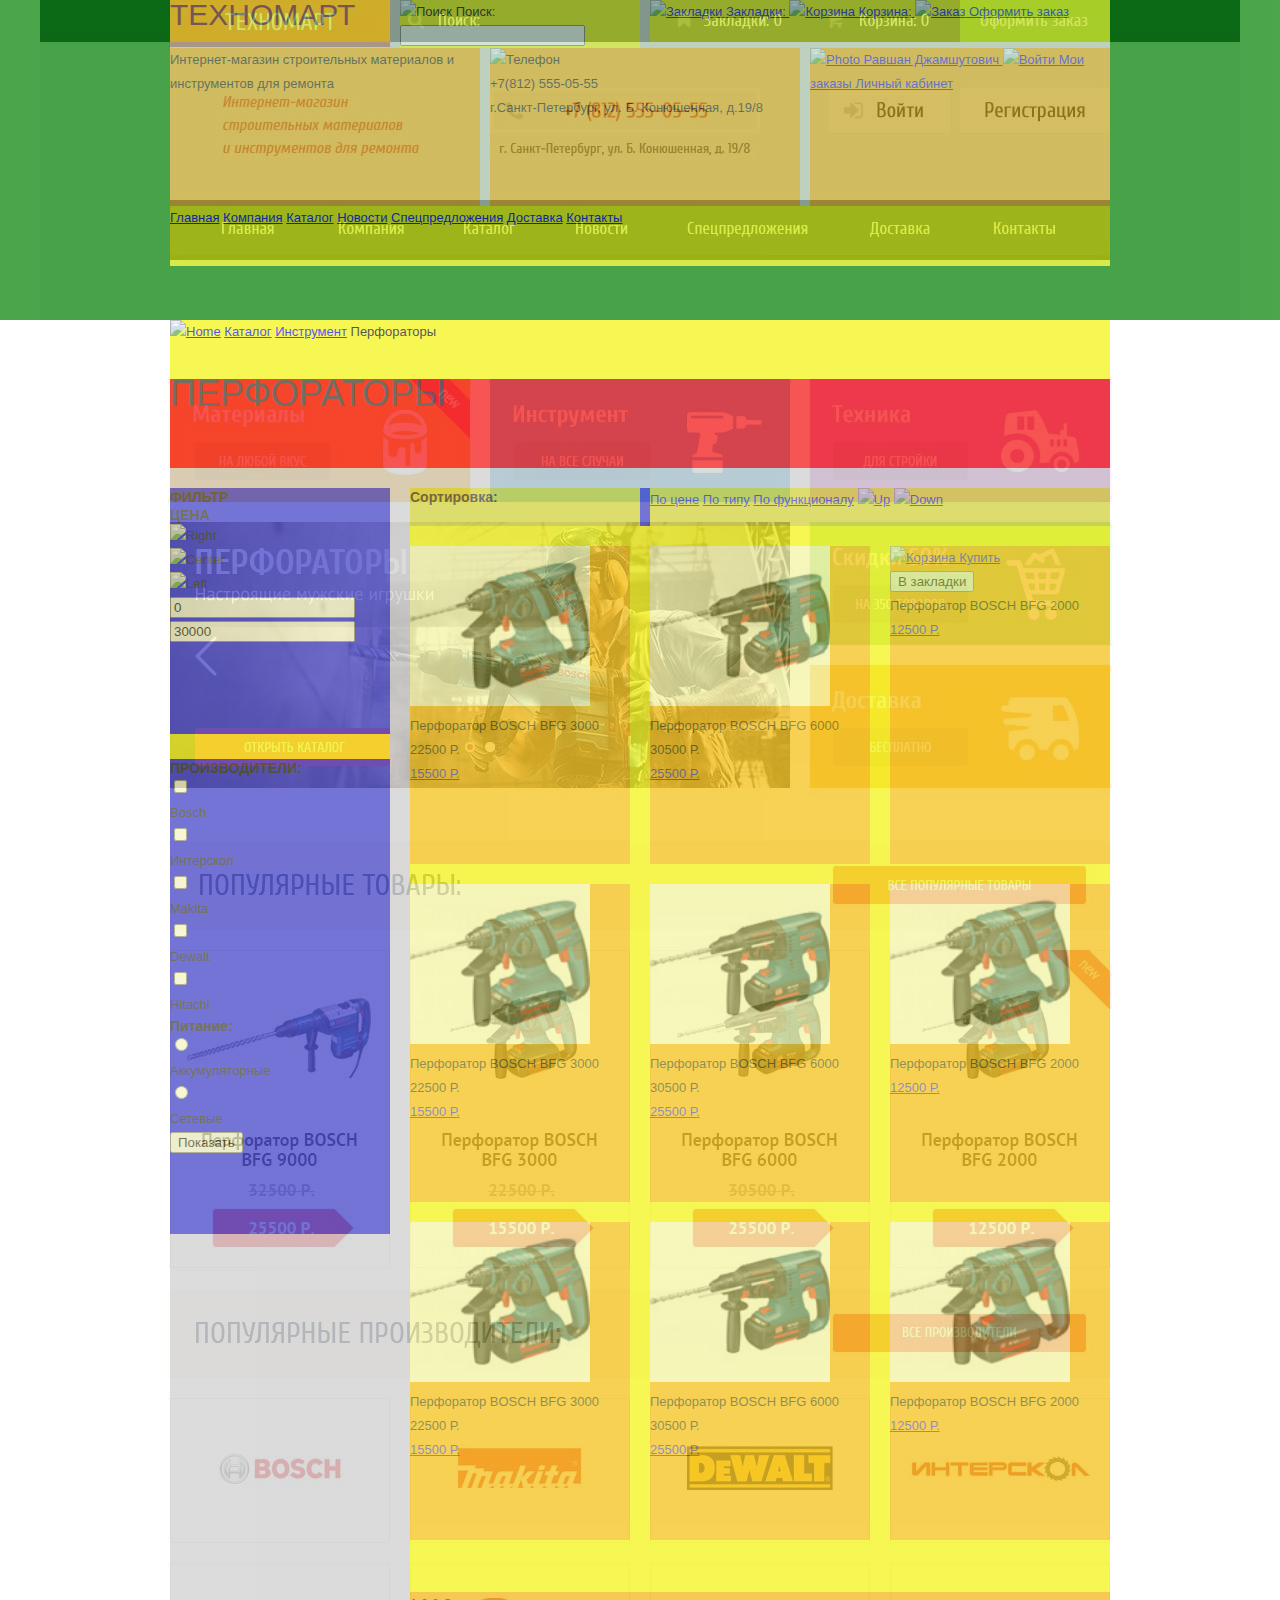
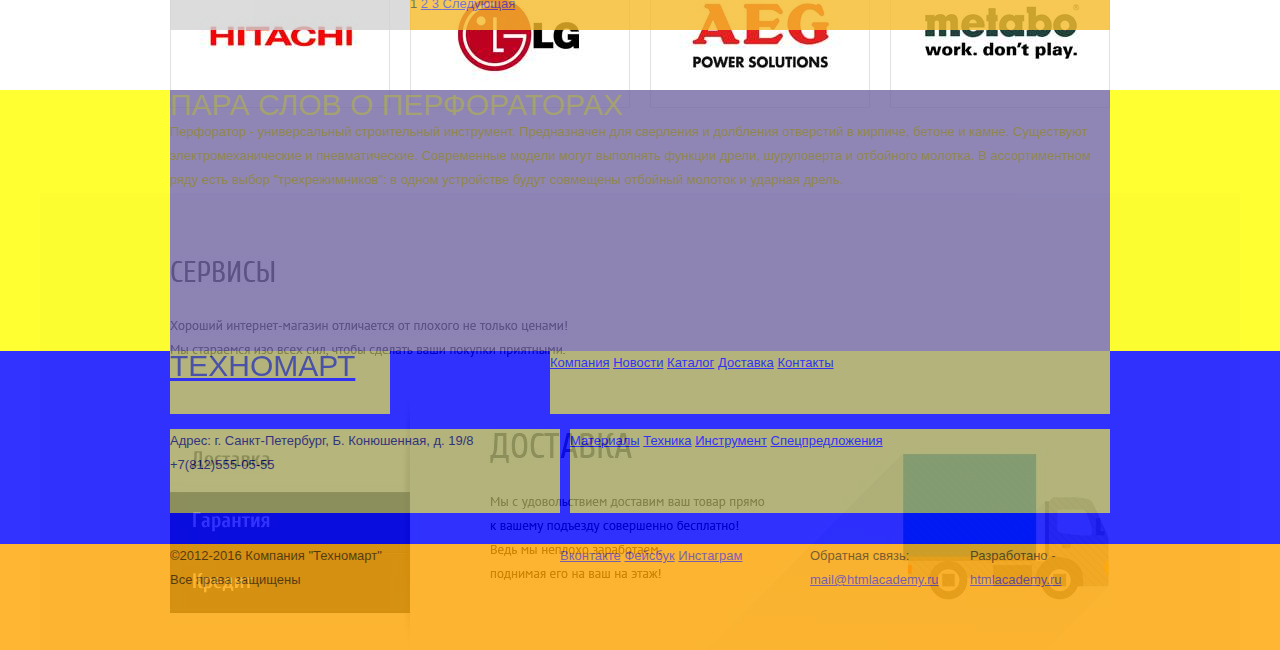
==== catalog.html @ 1cdbe0f4 "grids. corrections" ====
<!DOCTYPE html>
<html lang="ru">
  <head>
    <meta charset="utf-8">
    <title>HTML Academy: Техномарт</title>
    <link href="css/style.css" rel="stylesheet">
  </head>
  <body>
  	<header class="main-header">

      <div class="top-block">
        <div class="container clearfix">
          <div class="logo-box">
            <h2>Техномарт</h2> 
          </div>
          <div class="search">
            <form action="https://echo.htmlacademy.ru" method="post">
                  <label> 
                    <img src="http://placehold.it/20x20" width="20" height="20" alt="Поиск">
                    Поиск: <input type="text" name="search"> 
                  </label>
              </form>
          </div>
          <div class="profile">
            <ul class="profile-option">
              <li> 
                <a href="#">
                  <img src="http://placehold.it/20x20" width="20" height="20" alt="Закладки">
                  Закладки:
                </a> 
              </li>
              <li> 
                <a href="#">
                  <img src="http://placehold.it/20x20" width="20" height="20" alt="Корзина">
                  Корзина: 
                </a> 
              </li>
              <li> 
                <a href="#">
                  <img src="http://placehold.it/20x20" width="20" height="20" alt="Заказ">
                  Оформить заказ
                </a> 
              </li>
            </ul>
          </div>
        </div>
      </div>

      <div class="bottom-block">
        <div class="container clearfix">
              <p class="middle-info">
                 Интернет-магазин строительных материалов и инструментов для ремонта
              </p> 
              <div class="middle-info">
                <img src="http://placehold.it/20x20" width="20" height="20" alt="Телефон">
                <p>+7(812) 555-05-55</p>
                <p>г.Санкт-Петербург, ул. Б. Конюшенная, д.19/8</p>
              </div>
      			  <div class="middle-info">
      						<a href="#">
      							<img src="http://placehold.it/20x20" width="20" height="20" alt="Photo">
      							Равшан Джамшутович
                    <img src="http://placehold.it/20x20" width="20" height="20" alt="Войти">
      						</a>  
      						<a href="#">
      							Мои заказы
      						</a> 
                  <a href="#">
                    Личный кабинет
                  </a> 
              </div>
  			</div>
      </div>
  			<nav class="navigation-header">
            <ul class="profile-option">
              <li> <a href="#">Главная</a> </li>
              <li> <a href="#">Компания</a> </li>
              <li> <a href="#">Каталог</a></li>
              <li> <a href="#">Новости</a></li>
              <li> <a href="#">Спецпредложения</a></li>
              <li> <a href="#">Доставка</a></li>
              <li> <a href="#">Контакты</a></li>
            </ul>
        </nav>

  	</header>

    <main>
        <div class="main-top">
          <div class ="container">
            <div class="breadcrumps">
                <ul>
                  <li><a href="#"><img src="http://placehold.it/20x20" width="20" height="20" alt="Home"></a></li>
                  <li><a href="#">Каталог</a></li>
                  <li><a href="#">Инструмент</a></li>
                  <li>Перфораторы</li>
                </ul>
            </div>

            <div class="page-title">
              <h1>ПЕРФОРАТОРЫ</h1>
            </div>

            <div class="catalog-main clearfix">

                <div class="filters-column">

                  <div class="filter-price">
                    <form action="https://echo.htmlacademy.ru" method="post">
                      <h3>ФИЛЬТР</h3>
                      <h3>ЦЕНА</h3>

                      <div class="slidebar">
                        <div class="rightbar">
                          <img src="http://placehold.it/20x20" width="20" height="20" alt="Right">
                        </div>
                        <div class="scale">
                          <img src="http://placehold.it/150x2" width="150" height="2" alt="Center">
                        </div>
                        <div class="leftbar">
                          <img src="http://placehold.it/20x20" width="20" height="20" alt="Left">
                        </div>
                      </div>

                      <input type="text" name="total" value="0">
                      <input type="text" name="total" value="30000">
                    </form>
                  </div>

                  <div class="filter-type">
                      <form action="https://echo.htmlacademy.ru" method="post">
                          <h3 class="filters-title">ПРОИЗВОДИТЕЛИ:</h3>
                        
                          <input type="checkbox" name="bosch" id="bosch-field">
                          <label for="bosch-field">Bosch</label>

                          <input type="checkbox" name="inter" id="inter-field">
                          <label for="inter-field">Интерскол</label>

                          <input type="checkbox" name="makita" id="makita-field">
                          <label for="makita-field">Makita</label>

                          <input type="checkbox" name="dewalt_goetz" id="dewalt-field">
                          <label for="dewalt-field">Dewalt</label>

                          <input type="checkbox" name="hitachi" id="hitachi-field">
                          <label for="hitachi-field">Hitachi</label>

                        <h3 class="filters-title">Питание:</h3>
                          <input type="radio" name="nutrition" value="battery">
                          <label for="battery">Аккумуляторные</label>

                          <input type="radio" name="nutrition" value="net">
                          <label for="net">Сетевые</label>

                          <input type="submit" value="Показать">
                      </form>
                  </div>
                </div>

                <div class="results clearfix">

                  <div class="sort-choice">
                    <div class="sort-title">
                      <h3>Сортировка:</h3>
                    </div>

                    <div class="sort-for">
                      <ul>
                        <li><a href="#">По цене</a></li>
                        <li><a href="#">По типу</a></li>
                        <li><a href="#">По функционалу</a></li>
                        <li><a href="#"><img src="http://placehold.it/20x20" width="20" height="20" alt="Up"></a></li>
                        <li><a href="#"><img src="http://placehold.it/20x20" width="20" height="20" alt="Down"></a></li>
                      </ul>
                    </div>
                  </div>

                  <div class="articles-catalog clearfix">
                    <article class="perforators-catalog">
                              <a href="#">
                                <img src="img/perforator2000.jpg" width="180" height="160" alt="Перфоратор">
                              </a>    
                        <p>Перфоратор BOSCH BFG 3000</p>
                        <p>22500 Р.</p>
                              <a href="#">
                                15500 Р.
                              </a>        
                    </article>
                    <article class="perforators-catalog">
                              <a href="#">
                                <img src="img/perforator6000.jpg" width="180" height="160" alt="Перфоратор">
                              </a>    
                        <p>Перфоратор BOSCH BFG 6000</p>
                        <p>30500 Р.</p>
                              <a href="#">
                                25500 Р.
                              </a>        
                    </article>
                    <article class="perforators-catalog">
                        <a href="#">
                          <img src="http://placehold.it/20x20" width="20" height="20" alt="Корзина">
                          Купить
                        </a>  
                        <form action="https://echo.htmlacademy.ru" method="post">
                          <input type="submit" value="В закладки">
                        </form>
                        <p>Перфоратор BOSCH BFG 2000</p>
                          <a href="#">
                            12500 Р.
                          </a>        
                    </article>
                    <article class="perforators-catalog">
                              <a href="#">
                                <img src="img/perforator2000.jpg" width="180" height="160" alt="Перфоратор">
                              </a>    
                        <p>Перфоратор BOSCH BFG 3000</p>
                        <p>22500 Р.</p>
                              <a href="#">
                                15500 Р.
                              </a>        
                    </article>
                    <article class="perforators-catalog">
                              <a href="#">
                                <img src="img/perforator6000.jpg" width="180" height="160" alt="Перфоратор">
                              </a>    
                        <p>Перфоратор BOSCH BFG 6000</p>
                        <p>30500 Р.</p>
                              <a href="#">
                                25500 Р.
                              </a>        
                    </article>
                    <article class="perforators-catalog">
                              <a href="#">
                                <img src="img/perforator2000.jpg" width="180" height="160" alt="Перфоратор">
                              </a>    
                        <p>Перфоратор BOSCH BFG 2000</p>
                              <a href="#">
                                12500 Р.
                              </a>        
                    </article>
                    <article class="perforators-catalog">
                              <a href="#">
                                <img src="img/perforator2000.jpg" width="180" height="160" alt="Перфоратор">
                              </a>    
                        <p>Перфоратор BOSCH BFG 3000</p>
                        <p>22500 Р.</p>
                              <a href="#">
                                15500 Р.
                              </a>        
                    </article>
                    <article class="perforators-catalog">
                              <a href="#">
                                <img src="img/perforator6000.jpg" width="180" height="160" alt="Перфоратор">
                              </a>    
                        <p>Перфоратор BOSCH BFG 6000</p>
                        <p>30500 Р.</p>
                              <a href="#">
                                25500 Р.
                              </a>        
                    </article>
                    <article class="perforators-catalog">
                              <a href="#">
                                <img src="img/perforator2000.jpg" width="180" height="160" alt="Перфоратор">
                              </a>    
                        <p>Перфоратор BOSCH BFG 2000</p>
                              <a href="#">
                                12500 Р.
                              </a>        
                    </article>
                  </div>

                  <div class="pages">
                    <ul>
                        <li> 1 </li> 
                        <li> <a href="#"> 2 </a> </li> 
                        <li> <a href="#"> 3 </a> </li> 
                        <li> <a href="#"> Следующая </a> </li> 
                    </ul>
                  </div>
                </div>
            </div>
          </div>
        </div>

        <div class="main-bottom">
          <div class="container">
            <div class="description-perforators">
              <div class="description-full">
                <h2>Пара слов о перфораторах</h2>
                <p>Перфоратор - универсальный строительный инструмент. Предназначен для сверления и долбления отверстий в кирпиче, бетоне и камне. Существуют электромеханические и пневматические. Современные модели могут выполнять функции дрели, шуруповерта и отбойного молотка. В ассортиментном ряду есть выбор "трехрежимников": в одном устройстве будут совмещены отбойный молоток и ударная дрель.  </p>
              </div>
            </div>
        </div>
    </main>
      <footer>
        <div class="footer-top clearfix">
          <div class="container">
            <div class="logo-footer">
              <a href="#">
                <h2>Техномарт</h2>
              </a>
            </div>

            <nav class="navigation-footer">
              <ul>
                <li> <a href="#">Компания</a> </li>
                <li> <a href="#">Новости</a></li>
                <li> <a href="#">Каталог</a></li>
                <li> <a href="#">Доставка</a></li>
                <li> <a href="#">Контакты</a></li>
              </ul>
            </nav>

            <div class="adress">
              <p>Адрес: г. Санкт-Петербург, Б. Конюшенная, д. 19/8<br>
                +7(812)555-05-55</p>
            </div>

            <nav class="navigation-footer-down">
              <ul>
                <li> <a href="#">Материалы</a> </li>
                <li> <a href="#">Техника</a></li>
                <li> <a href="#">Инструмент</a></li>
                <li> <a href="#">Спецпредложения</a></li>
              </ul>
            </nav>
          </div>
        </div>

          <div class="footer-bottom clearfix">
            <div class="container">
              <div class="bottom">
                  <section class="footer-copyright">
                    <p>&#169;2012-2016 Компания "Техномарт"<br>
                      Все права защищены</p>
                  </section>

                  <section class="footer-social">
                    <a class="social-btn social-btn-vk" href="#">Вконтакте</a>
                    <a class="social-btn social-btn-fb" href="#">Фейсбук</a>
                    <a class="social-btn social-btn-inst" href="#">Инстаграм</a>
                  </section>

                  <section class="footer-mail">
                    <p>Обратная связь:</p>
                    <a class="btn" href="mailto:mail@htmlacademy.ru">mail@htmlacademy.ru</a>
                  </section>

                  <section class="footer-producer">
                    <p>Разработано - </p>
                    <a class="btn" href="https://htmlacademy.ru">htmlacademy.ru</a>
                  </section>
              </div>
            </div>
          </div>
        </footer>

  </body>
</html>
---- css/style.css ----
body {
	font-size: 13px;
	line-height: 24px;
	color: black;
	font-weight: normal;
	font-family: "PT Sans", "Arial", sans-serif;
	padding: 0px;
	margin: 0px;
}

p {
	margin: 0px;
	padding-top: 0px;
}

body {
	background: #ffffff url("technomart-index-Recovered.jpg") no-repeat 50% 0px;
	background-size: 1200px auto;
}


h1 {
	font-size: 36px;
	line-height: 30px;
	color: #32425c;
	font-weight: normal;
	font-family: "Cuprum", "Arial", sans-serif;
	margin: 0px;
	padding: 0px;
}

h2 {
	font-size: 30px;
	line-height: 30px;
	color: #32425c;
	font-weight: normal;
	font-family: "Cuprum", "Arial", sans-serif;
	text-transform: uppercase;
	padding: 0px;
	margin: 0px;
}

h3 {
	font-size: 14px;
	line-height: 18px;
	color: black; /* !white */
	font-weight: bold;
	font-family: "PT Sans", "Arial", sans-serif;
	padding: 0px;
	margin: 0px;
}

ul {
	margin: 0;
	padding: 0;
}

ul li{
	display: inline;
}

ul.business li {
	display: block;
}

.name {
	font-size: 24px;
	line-height: 24px;
	color: white;
	font-weight: normal;
	font-family: "Cuprum", "Arial", sans-serif;
	padding-top: 11px;
	margin: 0px;
}

.clearfix::after {
  content: "";
  display: table;
  clear: both;
}


.main-header {
	background-color: green;
	opacity: 0.7;
	min-height: 320px;
}

.container {
	background-color: lightgray;
	opacity: 0.8;
	width: 940px;
	margin: 0 auto;
}


.logo-box {
	background-color: yellow;
	opacity: 0.8;
	
	min-height: 42px;
	width: 220px;
	float: left;
	margin-right: 10px;
}

.search {
	background-color: yellow;
	opacity: 0.8;
	min-height: 42px;
	width: 240px;
	float: left;
}

.profile {
	background-color: yellow;
	opacity: 0.8;
	min-height: 42px;
	width: 460px;
	float: right;
}

.middle-info {
	background-color: orange;
	opacity: 0.8;
	width: 310px;
	float: left;
	min-height: 158px;
	margin-right: 10px;
}

.middle-info:last-child {
	width: 300px;
	margin-right: 0px;
}

.navigation-header {
	background-color: yellow;
	opacity: 0.8; 
	min-height: 60px;
	width: 940px;
	margin: 0 auto;
}

.articles {
	background-color: lightblue;
	margin-top: 58px;
	min-height: 408px;
	margin-bottom: 53px;
}

.item {
	background-color: yellow;
	opacity: 0.8;
	min-height: 123px;
	width: 300px;
	float: left;
	margin-right: 20px;
	margin-bottom: 20px;
}

.item:nth-child(3),
.item:nth-child(6),
.item:nth-child(5){
  margin-right: 0;
}

.item:last-child {
	margin-bottom: 0px;
}

.big-item {
	width: calc(300px * 2 + 20px);
	height: calc(123px * 2 + 20px);
	background-color: lightyellow;
	float: left;
	margin-right: 20px;
}

.popular-items {
	background-color: lightgreen;
	opacity: 0.8;
	min-height: 426px;
	margin-bottom: 18px; 
}

.popular {	
	background-color: blue;
	opacity: 0.8;
	min-height: 89px;
	width: 630px;
	float: left;
	margin-bottom: 22px;
}

.all-popular {
	background-color: blue;
	opacity: 0.8;
	min-height: 89px;
	width: 300px;
	float: right;
	margin-bottom: 22px;
}

.perforator-catalog {
	background-color: orange;
	opacity: 0.8;
	min-height: 317px;
	width: 220px;
	float: left;
	margin-right: 20px;
}

.perforator-catalog:last-child {
	margin-right: 0px;
}

.popular-producers {
	background-color: lightgreen;
	opacity: 0.6;
/*	min-height: 415px;*/
	margin-bottom: 85px;
}

.producers {
	background-color: blue;
	opacity: 0.8;
	min-height: 89px;
	width: 630px;
	margin-bottom: 22px;
	float: left;
}

.all-producers {
	background-color: blue;
	opacity: 0.8;
	min-height: 89px;
	width: 300px;
	margin-bottom: 22px;
	float: right;
}

.images {
	background-color: blue;
	opacity: 0.8;
	min-height: 145px;
	width: 220px;
	float: left;
	margin-right: 20px;
}

.images:nth-child(4n) {
	margin-right: 0;
}

.images:nth-child(1),
.images:nth-child(2),
.images:nth-child(3),
.images:nth-child(4) {
	margin-bottom: 20px;
}

.main-services {
	background-color: lightgreen;
	opacity: 0.8;
	min-height: 521px;
	margin-bottom: 82px;
}

.services-description {
	background-color: blue;
	opacity: 0.8;
	min-height: 189px;
}

.services-list {
	background-color: red;
	opacity: 0.8;
	min-height: 260px;
}

.list {
	background-color: yellow;
	opacity: 0.8;
	min-height: 260px;
	width: 240px;
	float: left;
	margin-right: 10px;
}

.informations {
	background-color: gray;
	opacity: 0.8;
	min-height: 369px;
	margin-bottom: 86px;
}

.technomart {
	background-color: yellow;
	opacity: 0.8;
	min-height: 369px;
	width: 610px;
	float: left;
}

.contacts {
	background-color: orange;
	opacity: 0.8;
	float: right;
	min-height: 369px;
	width: 320px;
}

.footer-top {
	background-color: blue;
	opacity: 0.8;
	min-height: 193px;
}

.logo-footer {
	background-color: yellow;
	opacity: 0.8;
	min-height: 63px;
	width: 220px;
	float: left;
	margin-bottom: 15px;
}

.navigation-footer {
	background-color: yellow;
	opacity: 0.8;
	width: 560px;
	float: right;
	min-height: 63px;
	margin-bottom: 15px;
}

.adress {
	background-color: yellow;
	opacity: 0.8;
	float: left;
	min-height: 84px;
	margin-bottom: 31px;
	width: 390px;
}

.navigation-footer-down {
	background-color: yellow;
	opacity: 0.8;
	float: right;
	min-height: 84px;
	width: 540px;
}

.footer-bottom {
	background-color: orange;
	opacity: 0.8;
	min-height: 106px;
}

.footer-copyright {
	background-color: orange;
	opacity: 0.8;
	min-height: 106px;
	width: 380px;
	float: left;
	margin-right: 10px;
}

.footer-social {
	background-color: orange;
	opacity: 0.8;
	min-height: 106px;
	width: 240px;
	float: left;
	margin-right: 10px;
}

.footer-mail {
	background-color: orange;
	opacity: 0.8;
	min-height: 106px;
	width: 150px;
	float: left;
	margin-right: 10px;
}

.footer-producer {
	background-color: orange;
	opacity: 0.8;
	min-height: 106px;
	width: 140px;
	float: right;
}

.main-top {
	margin-bottom: 60px;
}

.breadcrumps {
	background-color: yellow;
	opacity: 0.8;
	min-height: 59px;
}

.page-title {
	background-color: red;
	opacity: 0.8;
	min-height: 89px;
	margin-bottom: 20px;
}

.filters-column {
	background-color: yellow;
	opacity: 0.8;
	min-height: 746px;
	width: 220px;
	float: left;
}

.filter-price {
	background-color: blue;
	opacity: 0.8;
	min-height: 246px;
	margin-bottom: 25px;
	width: 220px;
}

.filter-type {
	background-color: blue;
	opacity: 0.8;
	min-height: 475px;
	width: 220px;
}

.results {
	background-color: yellow;
	opacity: 0.8;
	width: 700px;
	float: right;
}
.sort-choice {
	background-color: blue;
	opacity: 0.8;
	min-height: 38px;
}

.sort-title {
	background-color: yellow;
	opacity: 0.8;
	min-height: 38px;
	width: 230px;
	float: left;
}

.sort-for {
	background-color: yellow;
	opacity: 0.8;
	min-height: 38px;
	width: 460px;
	float: right;
	margin-bottom: 20px;
}

.articles-catalog {
	background-color: yellow;
	opacity: 0.8;
	min-height: 994px;
}

.perforators-catalog {
	background-color: orange;
	opacity: 0.8;
	min-height: 318px;
	width: 220px;
	float: left;
	margin-right: 20px;
	margin-bottom: 20px;
}

.perforators-catalog:nth-child(3n) {
	margin-right: 0px;
}

.perforators-catalog:nth-child(1) {
	margin-top: 20px;
}

.pages {
	margin-top: 32px;
	background-color: orange;
	opacity: 0.8;
	min-height: 38px;
}

.main-bottom {
	background-color: yellow;
	opacity: 0.8;
}

.description-perforators {
	background-color: orange;
	opacity: 0.8;
	min-height: 261px;
}

.description-full {
	background-color: blue;
	opacity: 0.8;
	min-height: 261px;
}


label {
	display: block;
}
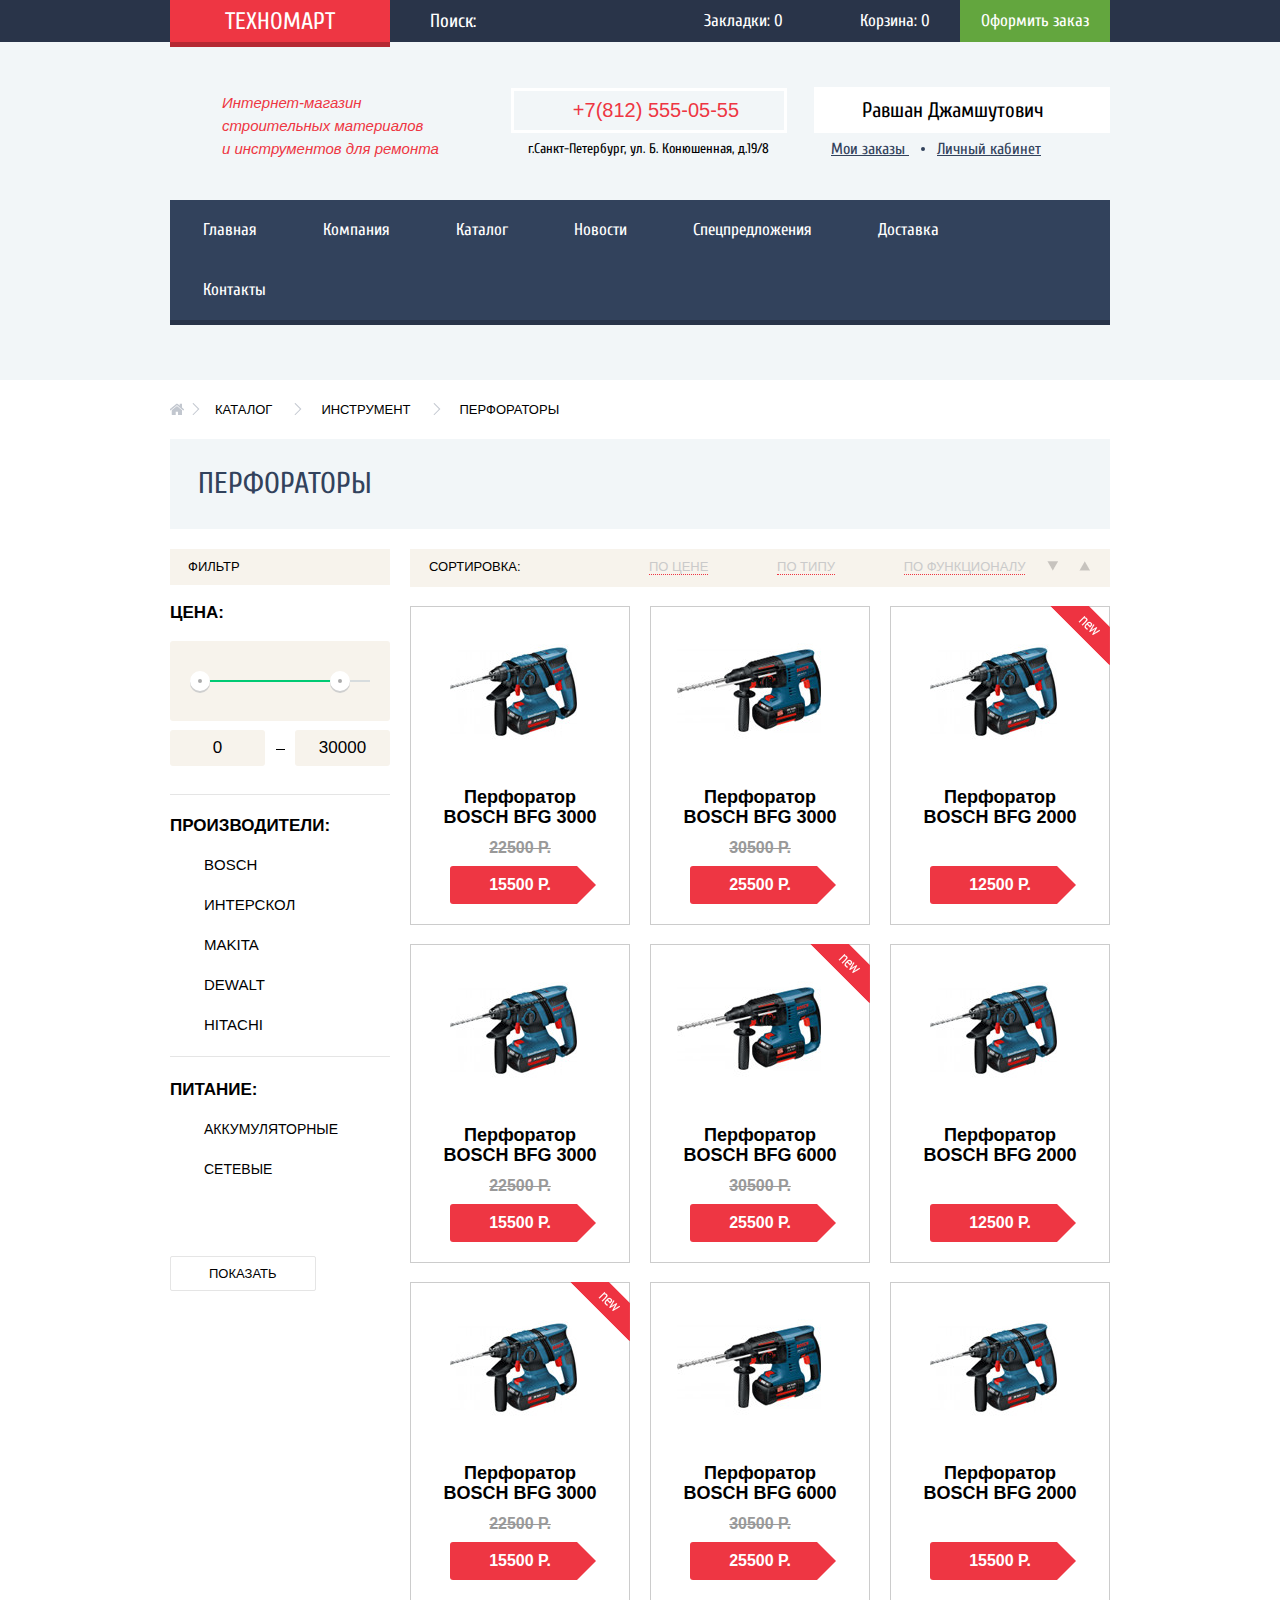
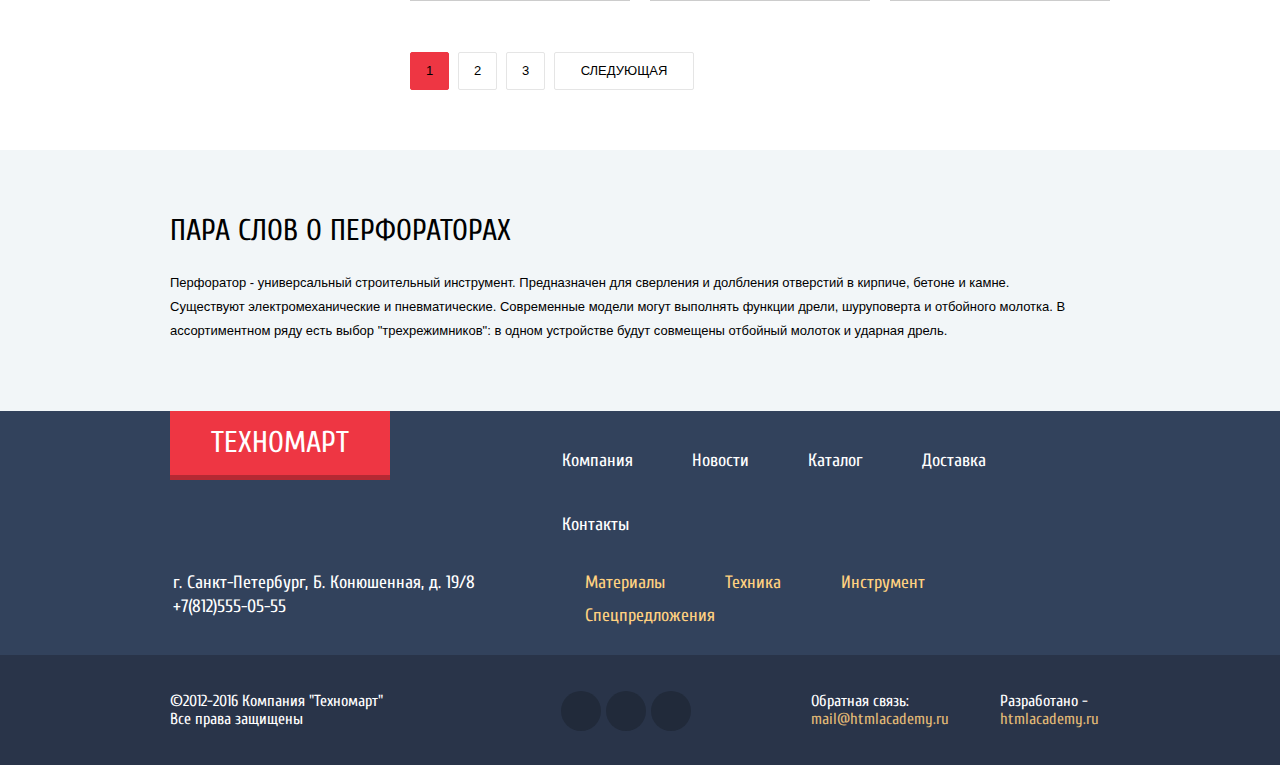
==== commit 4b4bb90e: "decorative elements" ====
--- a/catalog.html
+++ b/catalog.html
@@ -3,41 +3,43 @@
   <head>
     <meta charset="utf-8">
     <title>HTML Academy: Техномарт</title>
+    <link href='https://fonts.googleapis.com/css?family=Open+Sans:400,700&subset=cyrillic-ext,cyrillic' rel='stylesheet' type='text/css'>
+        <link href='https://fonts.googleapis.com/css?family=Cuprum:400,700&subset=cyrillic-ext,cyrillic' rel='stylesheet' type='text/css'>
+    <link rel="stelesheet" href="css/normalize.css">
     <link href="css/style.css" rel="stylesheet">
   </head>
   <body>
-  	<header class="main-header">
+    <header class="main-header">
 
       <div class="top-block">
         <div class="container clearfix">
           <div class="logo-box">
-            <h2>Техномарт</h2> 
+            <a class="logotype" href="#">Техномарт</a>
           </div>
           <div class="search">
             <form action="https://echo.htmlacademy.ru" method="post">
-                  <label> 
-                    <img src="http://placehold.it/20x20" width="20" height="20" alt="Поиск">
-                    Поиск: <input type="text" name="search"> 
+                  <label class="search-button"> 
+                    <input class="name-field" type="text" name="search" placeholder="Поиск:"> 
                   </label>
               </form>
           </div>
-          <div class="profile">
+          <div class="profile-content">
             <ul class="profile-option">
               <li> 
-                <a href="#">
-                  <img src="http://placehold.it/20x20" width="20" height="20" alt="Закладки">
-                  Закладки:
+                <a class="profile markers" href="#">
+<!--                   <img src="http://placehold.it/20x20" width="20" height="20" alt="Закладки"> -->
+                  Закладки: 0
                 </a> 
               </li>
               <li> 
-                <a href="#">
-                  <img src="http://placehold.it/20x20" width="20" height="20" alt="Корзина">
-                  Корзина: 
+                <a class="profile basket" href="#">
+<!--                   <img src="http://placehold.it/20x20" width="20" height="20" alt="Корзина"> -->
+                  Корзина: 0
                 </a> 
               </li>
               <li> 
-                <a href="#">
-                  <img src="http://placehold.it/20x20" width="20" height="20" alt="Заказ">
+                <a class ="profile order" href="#">
+<!--                   <img src="http://placehold.it/20x20" width="20" height="20" alt="Заказ"> -->
                   Оформить заказ
                 </a> 
               </li>
@@ -47,88 +49,100 @@
       </div>
 
       <div class="bottom-block">
-        <div class="container clearfix">
-              <p class="middle-info">
-                 Интернет-магазин строительных материалов и инструментов для ремонта
+        <div class="container">
+          <div class="blocks clearfix">
+              <p class="middle-info info-1">
+                 Интернет-магазин <br> строительных материалов <br> и инструментов для ремонта
               </p> 
-              <div class="middle-info">
-                <img src="http://placehold.it/20x20" width="20" height="20" alt="Телефон">
-                <p>+7(812) 555-05-55</p>
-                <p>г.Санкт-Петербург, ул. Б. Конюшенная, д.19/8</p>
+              <div class="middle-info info-2">
+                <!-- <img src="http://placehold.it/20x20" width="20" height="20" alt="Телефон"> -->
+                <p class="main-number">+7(812) 555-05-55</p>
+                <p class="main-adress">г.Санкт-Петербург, ул. Б. Конюшенная, д.19/8</p>
               </div>
-      			  <div class="middle-info">
-      						<a href="#">
-      							<img src="http://placehold.it/20x20" width="20" height="20" alt="Photo">
-      							Равшан Джамшутович
-                    <img src="http://placehold.it/20x20" width="20" height="20" alt="Войти">
-      						</a>  
-      						<a href="#">
-      							Мои заказы
-      						</a> 
-                  <a href="#">
-                    Личный кабинет
-                  </a> 
+
+              <div class="middle-info info-4">
+                  <a class="account-name" href="#">
+                    Равшан Джамшутович
+                  </a>  
+                  <div class="personal-links">
+                    <a class="my-orders" href="#">
+                      Мои заказы
+                    </a> 
+                    <div class="point"></div>
+                    <a class="personal-account" href="#">
+                      Личный кабинет
+                    </a> 
+                  </div>
               </div>
-  			</div>
+          </div>
+              <nav class="navigation-header">
+                  <ul>
+                    <li> <a href="#">Главная</a> </li>
+                    <li> <a href="#">Компания</a> </li>
+                    <li> <a href="#">Каталог</a></li>
+                    <li> <a href="#">Новости</a></li>
+                    <li> <a href="#">Спецпредложения</a></li>
+                    <li> <a href="#">Доставка</a></li>
+                    <li> <a class="last-item" href="#">Контакты</a></li>
+                  </ul>
+              </nav>
+        </div>
       </div>
-  			<nav class="navigation-header">
-            <ul class="profile-option">
-              <li> <a href="#">Главная</a> </li>
-              <li> <a href="#">Компания</a> </li>
-              <li> <a href="#">Каталог</a></li>
-              <li> <a href="#">Новости</a></li>
-              <li> <a href="#">Спецпредложения</a></li>
-              <li> <a href="#">Доставка</a></li>
-              <li> <a href="#">Контакты</a></li>
-            </ul>
-        </nav>
-
-  	</header>
+
+    </header>
 
     <main>
         <div class="main-top">
           <div class ="container">
-            <div class="breadcrumps">
-                <ul>
-                  <li><a href="#"><img src="http://placehold.it/20x20" width="20" height="20" alt="Home"></a></li>
+            
+                <ul class="breadcrumbs">
+                  <li><a href="#"></a></li>
                   <li><a href="#">Каталог</a></li>
                   <li><a href="#">Инструмент</a></li>
-                  <li>Перфораторы</li>
+                  <li class="current-page">Перфораторы</li>
                 </ul>
+            
+
+            <div class="page-title">
+              ПЕРФОРАТОРЫ
             </div>
 
-            <div class="page-title">
-              <h1>ПЕРФОРАТОРЫ</h1>
-            </div>
-
             <div class="catalog-main clearfix">
 
                 <div class="filters-column">
 
                   <div class="filter-price">
-                    <form action="https://echo.htmlacademy.ru" method="post">
-                      <h3>ФИЛЬТР</h3>
-                      <h3>ЦЕНА</h3>
-
-                      <div class="slidebar">
-                        <div class="rightbar">
-                          <img src="http://placehold.it/20x20" width="20" height="20" alt="Right">
+                    <form action="form.php" method="GET">
+                      <h3 class="title-filter">ФИЛЬТР</h3>
+                      <h3 class="title-price">ЦЕНА:</h3>
+
+                      <div class="range-filter">
+
+                        <div class="range-controls">
+                          <div class="scale">
+                            <div class="bar"></div>
+                          </div>
+                          <div class="toggle toggle-min"></div>
+                          <div class="toggle toggle-max"></div>
                         </div>
-                        <div class="scale">
-                          <img src="http://placehold.it/150x2" width="150" height="2" alt="Center">
-                        </div>
-                        <div class="leftbar">
-                          <img src="http://placehold.it/20x20" width="20" height="20" alt="Left">
+
+                        <div class="price-controls">
+                          <label class="min-price">
+                              <input name="min-price" type="text" value="0">
+                          </label>
+                          <div class="from-to"></div>
+                          <label class="max-price">
+                              <input name="max-price" type="text" value="30000">
+                          </label>
+                          <!-- <div class="border"></div> -->
                         </div>
                       </div>
-
-                      <input type="text" name="total" value="0">
-                      <input type="text" name="total" value="30000">
                     </form>
                   </div>
 
                   <div class="filter-type">
                       <form action="https://echo.htmlacademy.ru" method="post">
+                        <div class="filter-producers">
                           <h3 class="filters-title">ПРОИЗВОДИТЕЛИ:</h3>
                         
                           <input type="checkbox" name="bosch" id="bosch-field">
@@ -145,15 +159,17 @@
 
                           <input type="checkbox" name="hitachi" id="hitachi-field">
                           <label for="hitachi-field">Hitachi</label>
-
-                        <h3 class="filters-title">Питание:</h3>
-                          <input type="radio" name="nutrition" value="battery">
-                          <label for="battery">Аккумуляторные</label>
-
-                          <input type="radio" name="nutrition" value="net">
-                          <label for="net">Сетевые</label>
-
-                          <input type="submit" value="Показать">
+                        </div>
+
+                        <div class="filter-nutrition">
+                          <h3 class="filters-title">Питание:</h3>
+                            <input type="radio" name="nutrition" id="battery">
+                            <label for="battery">Аккумуляторные</label>
+
+                            <input type="radio" name="nutrition" id="net">
+                            <label for="net">Сетевые</label>
+                        </div>
+                        <input class="show-btn" type="submit" value="Показать">
                       </form>
                   </div>
                 </div>
@@ -162,122 +178,180 @@
 
                   <div class="sort-choice">
                     <div class="sort-title">
-                      <h3>Сортировка:</h3>
+                      Сортировка:
                     </div>
 
-                    <div class="sort-for">
-                      <ul>
+                      <ul class="sort-for">
                         <li><a href="#">По цене</a></li>
                         <li><a href="#">По типу</a></li>
-                        <li><a href="#">По функционалу</a></li>
-                        <li><a href="#"><img src="http://placehold.it/20x20" width="20" height="20" alt="Up"></a></li>
-                        <li><a href="#"><img src="http://placehold.it/20x20" width="20" height="20" alt="Down"></a></li>
+                        <li><a class="item3" href="#">По функционалу</a></li>
                       </ul>
-                    </div>
+
+                      <div class="up-down">
+                        <a class="btn-up" href="#"></a>
+                        <a class="btn-down" href="#"></a>
+                      </div>
                   </div>
 
-                  <div class="articles-catalog clearfix">
-                    <article class="perforators-catalog">
-                              <a href="#">
-                                <img src="img/perforator2000.jpg" width="180" height="160" alt="Перфоратор">
-                              </a>    
-                        <p>Перфоратор BOSCH BFG 3000</p>
-                        <p>22500 Р.</p>
-                              <a href="#">
-                                15500 Р.
-                              </a>        
-                    </article>
-                    <article class="perforators-catalog">
-                              <a href="#">
-                                <img src="img/perforator6000.jpg" width="180" height="160" alt="Перфоратор">
-                              </a>    
-                        <p>Перфоратор BOSCH BFG 6000</p>
-                        <p>30500 Р.</p>
-                              <a href="#">
-                                25500 Р.
-                              </a>        
-                    </article>
-                    <article class="perforators-catalog">
-                        <a href="#">
-                          <img src="http://placehold.it/20x20" width="20" height="20" alt="Корзина">
-                          Купить
-                        </a>  
-                        <form action="https://echo.htmlacademy.ru" method="post">
-                          <input type="submit" value="В закладки">
-                        </form>
-                        <p>Перфоратор BOSCH BFG 2000</p>
-                          <a href="#">
-                            12500 Р.
-                          </a>        
-                    </article>
-                    <article class="perforators-catalog">
-                              <a href="#">
-                                <img src="img/perforator2000.jpg" width="180" height="160" alt="Перфоратор">
-                              </a>    
-                        <p>Перфоратор BOSCH BFG 3000</p>
-                        <p>22500 Р.</p>
-                              <a href="#">
-                                15500 Р.
-                              </a>        
-                    </article>
-                    <article class="perforators-catalog">
-                              <a href="#">
-                                <img src="img/perforator6000.jpg" width="180" height="160" alt="Перфоратор">
-                              </a>    
-                        <p>Перфоратор BOSCH BFG 6000</p>
-                        <p>30500 Р.</p>
-                              <a href="#">
-                                25500 Р.
-                              </a>        
-                    </article>
-                    <article class="perforators-catalog">
-                              <a href="#">
-                                <img src="img/perforator2000.jpg" width="180" height="160" alt="Перфоратор">
-                              </a>    
-                        <p>Перфоратор BOSCH BFG 2000</p>
-                              <a href="#">
-                                12500 Р.
-                              </a>        
-                    </article>
-                    <article class="perforators-catalog">
-                              <a href="#">
-                                <img src="img/perforator2000.jpg" width="180" height="160" alt="Перфоратор">
-                              </a>    
-                        <p>Перфоратор BOSCH BFG 3000</p>
-                        <p>22500 Р.</p>
-                              <a href="#">
-                                15500 Р.
-                              </a>        
-                    </article>
-                    <article class="perforators-catalog">
-                              <a href="#">
-                                <img src="img/perforator6000.jpg" width="180" height="160" alt="Перфоратор">
-                              </a>    
-                        <p>Перфоратор BOSCH BFG 6000</p>
-                        <p>30500 Р.</p>
-                              <a href="#">
-                                25500 Р.
-                              </a>        
-                    </article>
-                    <article class="perforators-catalog">
-                              <a href="#">
-                                <img src="img/perforator2000.jpg" width="180" height="160" alt="Перфоратор">
-                              </a>    
-                        <p>Перфоратор BOSCH BFG 2000</p>
-                              <a href="#">
-                                12500 Р.
-                              </a>        
-                    </article>
+                 <!-- <div class="perforator-articles clearfix"> -->
+                 <div class="articles-catalog clearfix">
+                      <article class="perforator-catalog perforator2000">
+                          <!-- <div class="image-perforator">
+                                <a href="#"> <img src="img/perforator9000.jpg" width="184" height="164" alt="Перфоратор"> </a>    
+                          </div> -->
+
+                          <div class="actions">
+                              <a href="#" class="buy">Купить</a>
+                              <a href="#" class="bookmark">В закладки</a>
+                          </div>
+
+                          <div class="title-perforator"> Перфоратор BOSCH BFG 3000 </div>
+                          <div class="real-price"> 22500 Р. </div>
+                          <div class="discount-price">
+                                <a href="#"> 15500 Р. </a>     
+                          </div>  
+                      </article>
+                      <article class="perforator-catalog perforator6000">
+                          <!-- <div class="image-perforator">
+                                <a href="#"> <img src="img/perforator9000.jpg" width="184" height="164" alt="Перфоратор"> </a>    
+                          </div> -->
+
+                          <div class="actions">
+                              <a href="#" class="buy">Купить</a>
+                              <a href="#" class="bookmark">В закладки</a>
+                          </div>
+
+                          <div class="title-perforator"> Перфоратор BOSCH BFG 3000 </div>
+                          <div class="real-price"> 30500 Р. </div>
+                          <div class="discount-price">
+                                <a href="#"> 25500 Р. </a>     
+                          </div>  
+                      </article>
+                      <article class="perforator-catalog perforator2000">
+                          <!-- <div class="image-perforator">
+                                <a href="#"> <img src="img/perforator9000.jpg" width="184" height="164" alt="Перфоратор"> </a>    
+                          </div> -->
+                          <div class="flag flag-new">новинка</div>
+
+                          <div class="actions">
+                              <a href="#" class="buy">Купить</a>
+                              <a href="#" class="bookmark">В закладки</a>
+                          </div>
+
+                          <div class="title-perforator"> Перфоратор BOSCH BFG 2000 </div>
+                          <div class="real-price"> </div>
+                          <div class="discount-price">
+                                <a href="#"> 12500 Р. </a>     
+                          </div>  
+                      </article>
+                      <article class="perforator-catalog perforator2000">
+                          <!-- <div class="image-perforator">
+                                <a href="#"> <img src="img/perforator9000.jpg" width="184" height="164" alt="Перфоратор"> </a>    
+                          </div> -->
+
+                          <div class="actions">
+                              <a href="#" class="buy">Купить</a>
+                              <a href="#" class="bookmark">В закладки</a>
+                          </div>
+
+                          <div class="title-perforator"> Перфоратор BOSCH BFG 3000 </div>
+                          <div class="real-price"> 22500 Р. </div>
+                          <div class="discount-price">
+                                <a href="#"> 15500 Р. </a>     
+                          </div>  
+                      </article>
+                      <article class="perforator-catalog perforator6000">
+                          <!-- <div class="image-perforator">
+                                <a href="#"> <img src="img/perforator9000.jpg" width="184" height="164" alt="Перфоратор"> </a>    
+                          </div> -->
+                          <div class="flag flag-new">новинка</div>
+
+                          <div class="actions">
+                              <a href="#" class="buy">Купить</a>
+                              <a href="#" class="bookmark">В закладки</a>
+                          </div>
+
+                          <div class="title-perforator"> Перфоратор BOSCH BFG 6000 </div>
+                          <div class="real-price"> 30500 Р. </div>
+                          <div class="discount-price">
+                                <a href="#"> 25500 Р. </a>     
+                          </div>  
+                      </article>
+                      <article class="perforator-catalog perforator2000">
+                          <!-- <div class="image-perforator">
+                                <a href="#"> <img src="img/perforator9000.jpg" width="184" height="164" alt="Перфоратор"> </a>    
+                          </div> -->
+
+                          <div class="actions">
+                              <a href="#" class="buy">Купить</a>
+                              <a href="#" class="bookmark">В закладки</a>
+                          </div>
+
+                          <div class="title-perforator"> Перфоратор BOSCH BFG 2000 </div>
+                          <div class="real-price"> </div>
+                          <div class="discount-price">
+                                <a href="#"> 12500 Р. </a>     
+                          </div>  
+                      </article>
+                      <article class="perforator-catalog perforator2000">
+                          <!-- <div class="image-perforator">
+                                <a href="#"> <img src="img/perforator9000.jpg" width="184" height="164" alt="Перфоратор"> </a>    
+                          </div> -->
+                          <div class="flag flag-new">новинка</div>
+
+                          <div class="actions">
+                              <a href="#" class="buy">Купить</a>
+                              <a href="#" class="bookmark">В закладки</a>
+                          </div>
+
+                          <div class="title-perforator"> Перфоратор BOSCH BFG 3000 </div>
+                          <div class="real-price"> 22500 Р. </div>
+                          <div class="discount-price">
+                                <a href="#"> 15500 Р. </a>     
+                          </div>  
+                      </article>
+                      <article class="perforator-catalog perforator6000">
+                          <!-- <div class="image-perforator">
+                                <a href="#"> <img src="img/perforator9000.jpg" width="184" height="164" alt="Перфоратор"> </a>    
+                          </div> -->
+
+                          <div class="actions">
+                              <a href="#" class="buy">Купить</a>
+                              <a href="#" class="bookmark">В закладки</a>
+                          </div>
+
+                          <div class="title-perforator"> Перфоратор BOSCH BFG 6000 </div>
+                          <div class="real-price"> 30500 Р. </div>
+                          <div class="discount-price">
+                                <a href="#"> 25500 Р. </a>     
+                          </div>  
+                      </article>
+                      <article class="perforator-catalog perforator2000">
+                          <!-- <div class="image-perforator">
+                                <a href="#"> <img src="img/perforator9000.jpg" width="184" height="164" alt="Перфоратор"> </a>    
+                          </div> -->
+
+                          <div class="actions">
+                              <a href="#" class="buy">Купить</a>
+                              <a href="#" class="bookmark">В закладки</a>
+                          </div>
+
+                          <div class="title-perforator"> Перфоратор BOSCH BFG 2000 </div>
+                          <div class="real-price"> </div>
+                          <div class="discount-price">
+                                <a href="#"> 15500 Р. </a>     
+                          </div>  
+                      </article>
                   </div>
 
-                  <div class="pages">
-                    <ul>
-                        <li> 1 </li> 
+                 
+                    <ul class="pages">
+                        <li class="current"> 1 </li> 
                         <li> <a href="#"> 2 </a> </li> 
                         <li> <a href="#"> 3 </a> </li> 
-                        <li> <a href="#"> Следующая </a> </li> 
+                        <li class="btn-next"> <a href="#"> Следующая </a> </li> 
                     </ul>
-                  </div>
+                  
                 </div>
             </div>
           </div>
@@ -286,35 +360,32 @@
         <div class="main-bottom">
           <div class="container">
             <div class="description-perforators">
-              <div class="description-full">
-                <h2>Пара слов о перфораторах</h2>
-                <p>Перфоратор - универсальный строительный инструмент. Предназначен для сверления и долбления отверстий в кирпиче, бетоне и камне. Существуют электромеханические и пневматические. Современные модели могут выполнять функции дрели, шуруповерта и отбойного молотка. В ассортиментном ряду есть выбор "трехрежимников": в одном устройстве будут совмещены отбойный молоток и ударная дрель.  </p>
-              </div>
+                <h2 class="title-description">Пара слов о перфораторах</h2>
+                <div class="text-description">Перфоратор - универсальный строительный инструмент. Предназначен для сверления и долбления отверстий в кирпиче, бетоне и камне. <br> Существуют электромеханические и пневматические. Современные модели могут выполнять функции дрели, шуруповерта и отбойного молотка. В <br> ассортиментном ряду есть выбор "трехрежимников": в одном устройстве будут совмещены отбойный молоток и ударная дрель.  </div>
             </div>
+          </div>
         </div>
     </main>
       <footer>
         <div class="footer-top clearfix">
           <div class="container">
-            <div class="logo-footer">
-              <a href="#">
-                <h2>Техномарт</h2>
+              <a class="logo-footer" href="#">
+                <h2 class="title-footer">Техномарт</h2>
               </a>
-            </div>
 
             <nav class="navigation-footer">
               <ul>
-                <li> <a href="#">Компания</a> </li>
+                <li> <a class="firstone" href="#">Компания</a> </li>
                 <li> <a href="#">Новости</a></li>
                 <li> <a href="#">Каталог</a></li>
                 <li> <a href="#">Доставка</a></li>
-                <li> <a href="#">Контакты</a></li>
+                <li> <a class="lastone" href="#">Контакты</a></li>
               </ul>
             </nav>
 
             <div class="adress">
-              <p>Адрес: г. Санкт-Петербург, Б. Конюшенная, д. 19/8<br>
-                +7(812)555-05-55</p>
+                г. Санкт-Петербург, Б. Конюшенная, д. 19/8<br>
+                +7(812)555-05-55
             </div>
 
             <nav class="navigation-footer-down">
@@ -332,23 +403,23 @@
             <div class="container">
               <div class="bottom">
                   <section class="footer-copyright">
-                    <p>&#169;2012-2016 Компания "Техномарт"<br>
-                      Все права защищены</p>
+                      &#169;2012-2016 Компания "Техномарт"<br>
+                      Все права защищены
                   </section>
 
                   <section class="footer-social">
-                    <a class="social-btn social-btn-vk" href="#">Вконтакте</a>
-                    <a class="social-btn social-btn-fb" href="#">Фейсбук</a>
-                    <a class="social-btn social-btn-inst" href="#">Инстаграм</a>
+                    <a class="social-btn social-btn-vk" href="#"></a>
+                    <a class="social-btn social-btn-fb" href="#"></a>
+                    <a class="social-btn social-btn-inst" href="#"></a>
                   </section>
 
                   <section class="footer-mail">
-                    <p>Обратная связь:</p>
+                    Обратная связь:
                     <a class="btn" href="mailto:mail@htmlacademy.ru">mail@htmlacademy.ru</a>
                   </section>
 
                   <section class="footer-producer">
-                    <p>Разработано - </p>
+                    Разработано - 
                     <a class="btn" href="https://htmlacademy.ru">htmlacademy.ru</a>
                   </section>
               </div>
--- a/css/style.css
+++ b/css/style.css
@@ -1,21 +1,27 @@
 body {
+	font-size: 17px;
+	line-height: 18px;
+	color: #ffffff;
+	font-weight: normal;
+	font-family: "Cuprum", "Arial", sans-serif;
+	padding: 0px;
+	margin: 0px;
+}
+
+p {
 	font-size: 13px;
 	line-height: 24px;
-	color: black;
+	color: #000000;
 	font-weight: normal;
 	font-family: "PT Sans", "Arial", sans-serif;
-	padding: 0px;
-	margin: 0px;
-}
-
-p {
 	margin: 0px;
 	padding-top: 0px;
 }
 
 body {
-	background: #ffffff url("technomart-index-Recovered.jpg") no-repeat 50% 0px;
-	background-size: 1200px auto;
+	/*background: #ffffff url("technomart-index-Recovered.jpg") no-repeat 50% 0px;*/
+/*	background: #ffffff url("technomart-catalog.jpg") no-repeat 50% 0px;
+	background-size: 1200px auto;*/
 }
 
 
@@ -50,19 +56,6 @@
 	margin: 0px;
 }
 
-ul {
-	margin: 0;
-	padding: 0;
-}
-
-ul li{
-	display: inline;
-}
-
-ul.business li {
-	display: block;
-}
-
 .name {
 	font-size: 24px;
 	line-height: 24px;
@@ -81,79 +74,470 @@
 
 
 .main-header {
-	background-color: green;
-	opacity: 0.7;
-	min-height: 320px;
-}
+	background-color: #f2f6f8;
+	padding-bottom: 60px;
+}
+
+.main-header a {
+	color: #ffffff;
+	text-decoration: none;
+}
+
+.main-header ul{
+	margin: 0;
+	padding: 0;
+	list-style: none;
+	font-size: 0;
+}
+
+.main-header li {
+	display: inline-block;
+	vertical-align: top;
+	font-size: 17px;
+	line-height: 18px;
+}
+
+.top-block {
+	background-color: #293449;
+}
+
 
 .container {
-	background-color: lightgray;
-	opacity: 0.8;
 	width: 940px;
 	margin: 0 auto;
 }
 
 
 .logo-box {
-	background-color: yellow;
-	opacity: 0.8;
-	
-	min-height: 42px;
-	width: 220px;
 	float: left;
+	max-width: 220px;
+}
+
+.logotype {
+	display: inline-block;
+	padding: 11px 55px;
+	padding-top: 13px;
+
+	background-color: #ee3643;
+	font-size: 24px;
+	text-transform: uppercase;
+	box-shadow: 0 5px 0 0 #b52933;
+}
+
+.logotype:hover {
+	background-color: #ca2c37;
+}
+
+.logotype:active {
+	background-color: #ba2732;
+}
+
+/*input*/.name-field {
+	background: none;
+	outline: none;
+	border: none;
+	width: 229px;
+	height: 40px;
+	/*white-space: nowrap;*/
+	padding-left: 40px;
+
+	font-size: 19px;
+	color: #ffffff;
+	font-family: "Cuprum", "Arial", normal;
+}
+
+input::-webkit-input-placeholder { color: white; }
+
+.name-field { color: black; }
+
+.search {
+	float: left;
+	width: 270px;
+}
+
+.search-button {
+	position: relative;
+	display: inline-block;
+	padding: 0;
+	margin: 0;
+}
+
+.search:hover {
+	background-color: #212a3a;
+}
+
+.name-field:focus {
+	background-color: white;
+	background-image: url(../img/red-icon-search.png);
+	background-repeat: no-repeat;
+	background-position: 17px 12px;
+}
+
+.search-button::before {
+	content: "";
+	position: absolute;
+	top: 11px;
+	left: 17px;
+
+	width: 18px;
+	height: 18px;
+
+	background: url("../img/sprait.png") no-repeat;
+	background-position: -170px -9px;
+}
+
+
+.profile {
+	position: relative;
+	float: left;
+	padding-top: 12px;
+	padding-bottom: 12px;
+}
+
+.markers {
+	display: block;
+	width: 106px;
+	padding-left: 44px;
+}
+
+.markers::before {
+	content: "";
+	position: absolute;
+	top: 12px;
+	left: 17px;
+
+	width: 14px;
+	height: 16px;
+
+	background: url("../img/sprait.png") no-repeat;
+	background-position: -227px -11px;
+}
+
+.basket {
+	display: block;
+	width: 100px;
+	padding-left: 50px;
+}
+
+.basket::before {
+	content: "";
+	position: absolute;
+	top: 12px;
+	left: 17px;
+
+	width: 17px;
+	height: 16px;
+
+	background: url("../img/sprait.png") no-repeat;
+	background-position: -189px -9px;
+}
+
+.order {
+	background-color: #63a63e;
+	text-align: center;
+	width: 150px;
+}
+
+.profile-option a:hover {
+	background-color: #212a3a;
+}
+
+.profile-option a:active {
+	background-color: #161d29;
+	color: #babbbd;
+}
+
+.profile-option .order:hover {
+	background-color: #5fbb2d;
+}
+
+.profile-option .order:active {
+	background-color: #518534;
+}
+
+
+
+.middle-info {
+	float: left;
+	max-width: 310px;
+
 	margin-right: 10px;
 }
 
-.search {
-	background-color: yellow;
-	opacity: 0.8;
-	min-height: 42px;
-	width: 240px;
-	float: left;
-}
-
-.profile {
-	background-color: yellow;
-	opacity: 0.8;
-	min-height: 42px;
-	width: 460px;
+.middle-info:last-child {
 	float: right;
-}
-
-.middle-info {
-	background-color: orange;
-	opacity: 0.8;
-	width: 310px;
-	float: left;
-	min-height: 158px;
-	margin-right: 10px;
-}
-
-.middle-info:last-child {
-	width: 300px;
+	max-width: 300px;
 	margin-right: 0px;
 }
 
+.info-1 {
+	display: block;
+	padding: 0px 52px;
+	padding-top: 49px;
+	padding-bottom: 40px;
+
+	font-size: 15px;
+	line-height: 23px;
+	font-style: italic;
+	color: #ee3643;
+}
+
+.info-2 {
+	display: block;
+	padding-top: 46px;
+	margin-left: 10px;
+
+	font-size: 14px;
+	line-height: 24px;
+	color: #32425c;
+}
+
+.main-adress {
+	text-align: center;
+	margin-top: 4px;
+	font-size: 14px;
+	font-family: "Cuprum", "Arial", normal;
+}
+
+.main-number {
+	position: relative;
+	display: inline-block;
+	padding-top: 10px;
+	padding-bottom: 11px;
+	padding-left: 62px;
+	padding-right: 48px;
+	box-shadow: 
+		inset -3px -3px 0 0 white,
+		inset 3px 3px 0 0 white;
+
+	font-size: 20px;
+	color: #ee3643;
+}
+
+.main-number::before {
+	content: "";
+	position: absolute;
+	top: 12px;
+	left: 17px;
+
+	width: 19px;
+	height: 19px;
+
+	background: url("../img/sprait.png") no-repeat;
+	background-position: -80px -8px;
+}
+
+
+.info-3 a{
+	position: relative;
+	display: inline-block;
+	margin-top: 46px;
+	padding-top: 14px;
+	padding-bottom: 14px;
+
+	font-size: 21px;
+	color: black;
+	background-color: white;
+}
+
+.log-in {
+	max-width: 121px;
+	margin-right: 5px;
+	padding-left: 48px;
+	padding-right: 27px;
+}
+
+.log-in::before {
+	content: "";
+	position: absolute;
+	top: 13px;
+	left: 17px;
+
+	width: 21px;
+	height: 19px;
+
+	background: url("../img/sprait.png") no-repeat;
+	background-position: -44px -8px;
+}
+
+.log-in:hover::before {
+	background: url("../img/sprait.png") no-repeat;
+	background-position: -186px -44px;
+}
+
+.log-in:active::before {
+	background: url("../img/sprait.png") no-repeat;
+	background-position: -44px -8px;
+}
+
+.registration {
+	width: 150px;
+	text-align: center;
+}
+
+.info-3 a:hover {
+	color: #ee3643;
+}
+
+.info-3 a:active {
+	color: #babbbd;
+}
+
+.info-4 {
+	margin-top: 45px;
+}
+
+.info-4 .account-name {
+	display: inline-block;
+	position: relative;
+	max-width: 300px;
+	padding: 14px 48px;
+	padding-right: 66px;
+	background-color: #ffffff;
+	margin-bottom: 7px;
+
+	color: black;
+	font-size: 21px;
+}
+
+.info-4 .account-name:active {
+	color: #c5c5c5;
+}
+
+.info-4 .account-name::before {
+	content: "";
+	position: absolute;
+	top: 14px;
+	left: 15px;
+
+	width: 21px;
+	height: 19px;
+
+	background: url("../img/sprait.png") no-repeat;
+	background-position: -117px -9px;
+}
+
+.info-4 .account-name:hover::before {
+	background: url("../img/sprait.png") no-repeat;
+	background-position: -146px -9px;
+}
+
+.info-4 .account-name:active::before {
+	background: url("../img/sprait.png") no-repeat;
+	background-position: -117px -9px;
+}
+
+.info-4 .account-name::after {
+	content: "";
+	position: absolute;
+	top: 14px;
+	left: 269px;
+
+	width: 20px;
+	height: 20px;
+
+	background: url("../img/sprait.png") no-repeat;
+	background-position: -44px -8px;
+}
+
+
+.info-4 .account-name:hover::after {
+	background: url("../img/sprait.png") no-repeat;
+	background-position: -186px -44px;
+}
+
+.info-4 .account-name:active::after {
+	background: url("../img/sprait.png") no-repeat;
+	background-position: -44px -8px;
+}
+
+.personal-links {
+	position: relative;
+	margin-left: 17px;
+
+	font-size: 16px;
+	color: #32425c;
+	text-decoration: underline;
+}
+
+.personal-links .point {
+	position: absolute;
+	top: 7px;
+	left: 90px;
+	height: 4px;
+	width: 4px;
+	border-radius: 50%;
+	background-color: #32425c;
+}
+
+.personal-links .my-orders {
+	margin-right: 28px;
+	color: #32425c;
+}
+
+.personal-links .my-orders:hover {
+	color: #ee3643;
+}
+
+.personal-links .my-orders:active {
+	color: #c5cad0;
+}
+
+.personal-links .personal-account {
+	color: #32425c;
+}
+
+.personal-links .personal-account:hover {
+	color: #ee3643;
+}
+
+.personal-links .personal-account:active {
+	color: #c5cad0;
+}
+
 .navigation-header {
-	background-color: yellow;
-	opacity: 0.8; 
-	min-height: 60px;
-	width: 940px;
-	margin: 0 auto;
-}
-
-.articles {
-	background-color: lightblue;
-	margin-top: 58px;
-	min-height: 408px;
-	margin-bottom: 53px;
-}
-
-.item {
-	background-color: yellow;
-	opacity: 0.8;
-	min-height: 123px;
-	width: 300px;
+	background-color: #32425c;
+	box-shadow: 0 5px 0 0 #293449;
+}
+
+.navigation-header li {
+	text-align: center;
+}
+
+.navigation-header a {
+	display: block;
+	padding: 21px 33px;
+
+	color: #ffffff;
+}
+
+.navigation-header .last-item {
+	padding-right: 43px;
+}
+
+.navigation-header a:hover {
+	background-color: #293449;
+}
+
+.navigation-header a:active {
+	background-color: #1d2739;
+	color: #cacaca;
+}
+
+.main-images a {
+	color: #ffffff;
+	text-decoration: none;
+}
+
+.main-items {
+	margin-top: 54px;
+	margin-bottom: 58px;
+}
+
+.main-items .item {
+	position: relative;
+	display: inline-block;
+	max-height: 123px;
 	float: left;
 	margin-right: 20px;
 	margin-bottom: 20px;
@@ -170,83 +554,443 @@
 }
 
 .big-item {
+	position: relative;
 	width: calc(300px * 2 + 20px);
 	height: calc(123px * 2 + 20px);
-	background-color: lightyellow;
 	float: left;
 	margin-right: 20px;
-}
+
+	background-image: url(../img/realman.jpg);
+	background-repeat: no-repeat;
+}
+
+
+.big-item .big-top-block { 
+	padding: 26px 25px;
+	background-color: rgba(0, 0, 0, 0.3);
+	margin-bottom: 98px;
+} 
+
+.big-item .big-title {
+	color: #ffffff;	
+	margin-bottom: 8px;
+}
+
+.big-item .big-name {
+	font-size: 18px;
+	font-weight: normal;
+	font-family: "PT Sans", "Arial", sans-serif;
+}
+
+.big-item .big-name-for {
+	display: block;
+	width: 195px;
+	padding: 11px 0;
+	text-align: center;
+	background-color: #ee3643;
+	margin-left: 25px;
+
+	font-size: 14px;
+	text-transform: uppercase;
+	border-radius: 2px;
+}
+
+.big-name-for:hover {
+	background-color: #ca2c37;
+}
+
+.big-name-for:active {
+	background-color: #ba2732;
+}
+
+.item .name-item {
+	padding-top: 27px;
+	padding-left: 22px;
+	padding-bottom: 17px;
+
+	font-size: 24px;
+	font-weight: bold;
+}
+
+.item .name-for {
+	width: 134px;
+	padding-top: 11px;
+	padding-bottom: 11px;
+	margin-left: 26px;
+	margin-bottom: 22px;
+	margin-right: 140px;
+	text-align: center;
+
+	font-size: 14px;
+	text-transform: uppercase;
+
+	background-color: rgba(0, 0, 0, 0.1);
+	border-radius:2px;
+}
+
+.name-for:hover {
+	background-color: rgba(0, 0, 0, 0.2);
+}
+
+.name-for:active {
+	background-color: rgba(0, 0, 0, 0.3);
+}
+
+.main-items .material {
+	background: #f6b225 url(../img/new-flag.png) no-repeat;
+	background-position: 240px 0;
+}
+
+.main-items .material::after {
+	content: "";
+	position: absolute;
+	top: 31px;
+	left: 213px;
+
+	width: 46px;
+	height: 67px;
+
+	background: url("../img/sprait.png") no-repeat;
+	background-position: -13px -122px;
+}
+
+.main-items .instrument {
+	background: #4aafde;
+}
+
+
+.main-items .instrument::after {
+	content: "";
+	position: absolute;
+	top: 33px;
+	left: 197px;
+
+	width: 76px;
+	height: 62px;
+
+	background: url("../img/sprait.png") no-repeat;
+	background-position: -202px -123px;
+}
+
+.main-items .tecnic {
+	background-color: #cc79d1;
+}
+
+.main-items .tecnic::after {
+	content: "";
+	position: absolute;
+	top: 31px;
+	left: 191px;
+
+	width: 80px;
+	height: 64px;
+
+	background: url("../img/sprait.png") no-repeat;
+	background-position: -371px -125px;
+}
+
+.main-items .sales {
+	background-color: #85d179;
+}
+
+.main-items .sales::after {
+	content: "";
+	position: absolute;
+	top: 26px;
+	left: 196px;
+
+	width: 61px;
+	height: 74px;
+
+	background: url("../img/sprait.png") no-repeat;
+	background-position: -293px -121px;
+}
+
+.main-items .delivery {
+	background-color: #f6b225;
+}
+
+.main-items .delivery::after {
+	content: "";
+	position: absolute;
+	top: 32px;
+	left: 191px;
+
+	width: 80px;
+	height: 65px;
+
+	background: url("../img/sprait.png") no-repeat;
+	background-position: -87px -125px;
+}
+
 
 .popular-items {
-	background-color: lightgreen;
-	opacity: 0.8;
-	min-height: 426px;
-	margin-bottom: 18px; 
+	margin-bottom: 20px; 
+}
+
+.top-titles {
+	/*background: #f7f3ec;*/
+	max-height: 89px;
+	margin-bottom: 20px;
 }
 
 .popular {	
-	background-color: blue;
-	opacity: 0.8;
-	min-height: 89px;
-	width: 630px;
 	float: left;
-	margin-bottom: 22px;
+	padding: 30px 28px;
 }
 
 .all-popular {
-	background-color: blue;
-	opacity: 0.8;
-	min-height: 89px;
-	width: 300px;
 	float: right;
-	margin-bottom: 22px;
+	display: block;
+	width: 253px;
+	margin-top: 25px;
+	margin-right: 24px;
+	background-color: #ee3643;
+	padding: 11px 0;
+	text-align: center;
+
+	font-size: 14px;
+	text-transform: uppercase;
+	border-radius: 2px;
+}
+
+.all-popular:hover {
+	background-color: #ca2c37;
+}
+
+.all-popular:active {
+	background-color: #ba2732;
+}
+
+.perforator-articles {
+	min-height: 318px;
 }
 
 .perforator-catalog {
-	background-color: orange;
-	opacity: 0.8;
-	min-height: 317px;
-	width: 220px;
+	position: relative;
 	float: left;
+	margin-bottom: 19px;
+	width: 218px;
+	padding-top: 170px;
 	margin-right: 20px;
-}
+	line-height: 20px;
+    font-weight: bold;
+    text-align: center;
+    border: 1px solid #ccc;
+    font-family: "PT Sans", "Arial", normal;
+}
+
+.perforator-catalog .flag {
+    position: absolute;
+    top: -1px;
+    right: -1px;
+    width: 60px;
+    height: 60px;
+    text-indent: -1000px;
+    overflow: hidden;
+     z-index: 20;
+}
+.perforator-catalog .flag-new {
+    background: url("../img/new-flag.png") no-repeat 0 0;
+}
+
+.perforator-catalog .actions{
+    position:absolute;
+    top:0;
+    left:0;
+    width:218px;
+    height:88px;
+    padding:40px 0;
+    background-color:rgba(255,255,255,0.9);
+    z-index:10;
+}
+
+.perforator-catalog .actions .buy,
+.perforator-catalog .actions .bookmark{
+    display: block;
+    width: 129px;
+    margin: 0 auto;
+    margin-bottom: 7px;
+    padding: 7px 0;
+    border: 3px solid #63a63e;
+    border-bottom-color: #367315; 
+    background-color: #63a63e;
+    color: white;
+    font-size: 14px;
+    font-weight: normal;
+    font-family: "Cuprum", sans-serif;
+    line-height: 18px;
+    text-decoration: none;
+    text-transform: uppercase;    
+    border-radius: 3px;
+}
+
+.perforator-catalog .actions .bookmark{
+    color: #32425c;
+    background: white;
+    border-bottom-color:#63a63e;
+}
+
+.perforator-catalog .actions .buy:hover{
+   background-color: #5fbb2d;
+   border: 3px solid #5fbb2d;
+   border-bottom-color: #5fbb2d; 
+}
+
+.perforator-catalog .actions .buy:active{
+   background-color: #518534;
+   border: 3px solid #518534;
+   border-bottom-color: #518534; 
+}
+
+.perforator-catalog .actions .bookmark:hover{
+	border: 3px solid #32425c;
+    border-bottom-color:#32425c;
+}
+
+.perforator-catalog .actions .bookmark:active{
+	color: #c1c6ce;
+	border: 3px solid #c1c6ce;
+    border-bottom-color:#c1c6ce;
+}
+
+
+.perforator-catalog .actions{
+    display:none;
+}
+.perforator-catalog:hover .actions{
+    display:block;
+}
+
+.perforator-catalog:hover {
+	box-shadow: 0 7px 25px 2px rgba(41, 52, 73, 0.5);
+}
+
+.perforator-catalog:nth-child(3n){
+    margin-right:0;
+}
+
+.perforator-articles .perforator-catalog:nth-child(3) {
+	margin-right: 20px;
+}
+
+.articles-catalog {
+    font-size:0;
+}
+.perforator-catalog {
+    font-size:16px;
+}
+/*.perforator-catalog .image-perforator1 {
+	position: 12px 12px;
+	padding-top: 22px;
+	z-index: 10;
+}*/
 
 .perforator-catalog:last-child {
 	margin-right: 0px;
 }
 
+.lastperforator .title-perforator {
+	padding-bottom: 22px;
+
+}
+
+.perforator-catalog .title-perforator {
+	min-height:40px;
+    padding:0 25px;
+    margin-top:10px;
+    margin-bottom:11px; 
+    font-size: 18px;
+    color: black;
+}
+
+.perforator-catalog .real-price {
+	min-height: 20px;
+    margin-bottom: 8px;
+    color: #999;
+    text-decoration: line-through;
+}
+
+.perforator-catalog .discount-price {
+	margin-bottom: 20px;
+}
+
+.perforator-catalog .discount-price{
+	position: relative;
+    width: 80px;
+    margin: 0px auto;
+   	margin-bottom: 20px;
+    padding: 9px 30px;
+    color: white;
+    background: #ee3643;
+    border-radius: 3px;
+    text-decoration: none;
+}
+
+.perforator-catalog .discount-price a:after {
+	content: "";
+    position: absolute;
+    top: 0;
+    right: -25px;
+    width: 0;
+    height: 0;
+    border: 19px solid white;
+    border-left-color: #ee3643;
+}
+
+.discount-price a {
+	text-decoration: none;
+	color: white;
+}
+
+
+.perforator9000 { 
+	background-image: url(../img/perforator9000.jpg);
+	background-repeat: no-repeat;
+	background-position: 15px 6px;
+}
+
+.perforator2000 { 
+	background-image: url(../img/perforator2000.jpg);
+	background-repeat: no-repeat;
+	background-position: 39px 29px;
+}
+
+.perforator6000 { 
+	background-image: url(../img/perforator6000.jpg);
+	background-repeat: no-repeat;
+	background-position: 26px 20px;
+}
+
+
 .popular-producers {
-	background-color: lightgreen;
-	opacity: 0.6;
-/*	min-height: 415px;*/
-	margin-bottom: 85px;
-}
-
-.producers {
-	background-color: blue;
-	opacity: 0.8;
-	min-height: 89px;
-	width: 630px;
-	margin-bottom: 22px;
+	min-height: 415px;
+	margin-bottom: 84px;
+}
+
+
+.images {
+	height: 143px;
+	width: 218px;
 	float: left;
-}
-
-.all-producers {
-	background-color: blue;
-	opacity: 0.8;
-	min-height: 89px;
-	width: 300px;
-	margin-bottom: 22px;
-	float: right;
-}
-
-.images {
-	background-color: blue;
-	opacity: 0.8;
-	min-height: 145px;
-	width: 220px;
-	float: left;
+	text-align: center;
 	margin-right: 20px;
+	border: 1px solid #ccc;
+	margin-top: 2px;
+	line-height: 140px;
+}
+
+.images:hover {
+	box-shadow: 0 7px 25px 2px rgba(41, 52, 73, 0.5);
+}
+
+.images:active {
+	opacity: 0.5;
+	box-shadow: 0 3px 15px 2px rgba(41, 52, 73, 0.5);
+}
+
+img {
+	vertical-align: middle;
 }
 
 .images:nth-child(4n) {
@@ -257,214 +1001,981 @@
 .images:nth-child(2),
 .images:nth-child(3),
 .images:nth-child(4) {
-	margin-bottom: 20px;
+	margin-bottom: 18px;
 }
 
 .main-services {
-	background-color: lightgreen;
-	opacity: 0.8;
+	background-color: #f2f6f8;
 	min-height: 521px;
-	margin-bottom: 82px;
+	margin-bottom: 79px;
 }
 
 .services-description {
-	background-color: blue;
-	opacity: 0.8;
 	min-height: 189px;
 }
 
+.services-title {
+	padding-top: 64px;
+	color: black;
+	margin-bottom: 26px;
+}
+
+.services-text {
+	font-size: 13px;
+	font-family: "PT Sans", "Arial", normal;
+	color: black;
+	line-height: 24px;
+}
+
 .services-list {
-	background-color: red;
-	opacity: 0.8;
 	min-height: 260px;
 }
 
 .list {
-	background-color: yellow;
-	opacity: 0.8;
-	min-height: 260px;
+	position: relative;
 	width: 240px;
 	float: left;
-	margin-right: 10px;
-}
+	margin-right: 80px;
+
+} 
+
+.serv a {
+	display: block;
+	max-width: 240px;
+	background-color: #32425c;
+	padding: 22px 23px;
+	color: black;
+	font-size: 21px;
+	text-decoration: none;
+}
+
+.services-list .list {
+	padding-top: 45px;
+}
+
+.list .serv a{
+	box-shadow: 0 1px 0 0 #293449 inset,
+				0 -1px 0 0 #405069 inset;
+}
+
+.serv a:hover {
+	background-color: #293449;
+	box-shadow: none;
+}
+
+.serv a:active {
+	background-color: #ffffff;
+	box-shadow: none;
+}
+
+.list .serv::after {
+	content: "";
+    position: absolute;
+    top: 0px;
+    right: 0;
+    width: 10px;
+    height: 272px;
+    background: url(../img/divide-line.png) no-repeat;
+}
+
+.description-delivery {
+	position: relative;
+	padding-top: 49px;
+}
+
+.delivery-title {
+	padding-bottom: 28px;
+}
+
+.delivery-text {
+	color: black;
+	font-size: 13px;
+	line-height: 24px;
+}
+
+.description-delivery:after {
+	content: "";
+    position: absolute;
+    top: 72px;
+    right: 0;
+    width: 468px;
+    height: 261px;
+    background: url(../img/track-delivery.png) no-repeat;
+}
+
 
 .informations {
-	background-color: gray;
-	opacity: 0.8;
-	min-height: 369px;
 	margin-bottom: 86px;
 }
 
 .technomart {
-	background-color: yellow;
-	opacity: 0.8;
-	min-height: 369px;
 	width: 610px;
 	float: left;
+	color: black;
+}
+
+.technomart-title {
+	color: black;
+	padding-bottom: 26px;
+}
+
+.technomart-text {
+	font-size: 13px;
+	line-height: 24px;
+	font-family: "PT Sans", "Arial", normal;
+}
+
+.business {
+	padding: 11px 36px;
+	margin: 0;
+	font-size: 18px;
+	line-height: 40px;
+	list-style: none;
+	padding-bottom: 26px;
+}
+
+.business li {
+	position: relative;
+}
+
+.business li::before {
+	content: "";
+	position: absolute;
+	top: 19px;
+	left: -25px;
+
+	width: 15px;
+	height: 2px;
+
+	background-color: #ee3643;
+}
+
+
+
+.technomart-button {
+	display: block;
+	width: 220px;
+	background-color: #ee3643;
+	padding: 10px 0;
+	text-align: center;
+
+	text-decoration: none;
+	font-size: 14px;
+	color: white;
+	text-transform: uppercase;
+	border-radius: 3px;
+}
+
+.technomart-button:hover {
+	background-color: #ca2c37;
+}
+
+.technomart-button:active {
+	background-color: #ba2732;
 }
 
 .contacts {
-	background-color: orange;
-	opacity: 0.8;
+	position: relative;
 	float: right;
-	min-height: 369px;
-	width: 320px;
+	width: 300px;
+}
+
+.contact-title {
+	color: black;
+	margin-bottom: 26px; 
+}
+
+.contact-text {
+	font-size: 13px;
+	line-height: 24px;
+	font-family: "PT Sans", "Arial", normal;
+	color: black;
+	margin-bottom: 229px;
+}
+
+.contacts:after {
+	content: "";
+    position: absolute;
+    top: 135px;
+    right: 0;
+    width: 300px;
+    height: 158px;
+    background: url(../img/map.jpg) no-repeat;
+}
+
+.contact-button {
+	display: block;
+	width: 300px;
+	background-color: #ee3643;
+	padding: 10px 0;
+	text-align: center;
+	border-radius: 3px;
+
+	text-decoration: none;
+	font-size: 14px;
+	color: white;
+	text-transform: uppercase;
+	border-radius: 3px;
+}
+
+.contact-button:hover {
+	background-color: #ca2c37;
+}
+
+.contact-button:active {
+	background-color: #ba2732;
 }
 
 .footer-top {
-	background-color: blue;
-	opacity: 0.8;
 	min-height: 193px;
+	background-color: #32425c;
 }
 
 .logo-footer {
-	background-color: yellow;
-	opacity: 0.8;
-	min-height: 63px;
 	width: 220px;
 	float: left;
-	margin-bottom: 15px;
+	/*margin-bottom: 15px;*/
+	padding: 17px 0;
+	text-align: center;
+	box-shadow: 0 5px 0 0 #b52933;
+	background-color: #ee3643;
+	text-decoration: none;
+}
+
+.logo-footer:hover {
+	background-color: #ca2c37;
+}
+
+.logo-footer:active {
+	background-color: #ba2732;
+}
+
+.title-footer {
+	color: white;
 }
 
 .navigation-footer {
-	background-color: yellow;
-	opacity: 0.8;
 	width: 560px;
 	float: right;
-	min-height: 63px;
-	margin-bottom: 15px;
+	margin-bottom: 25px;
+}
+
+.navigation-footer ul {
+	margin: 0;
+  	padding: 0;
+
+  	list-style: none;
+  	font-size: 0;
+  	margin-left: 12px;
+}
+
+.navigation-footer li {
+  	display: inline-block;
+  	margin-top: 40px;
+  	margin-right: 59px;
+  	
+  	font-size: 18px;
+  	line-height: 20px;`
+}
+
+.navigation-footer a {
+  display: block;
+  color: #ffffff;
+  text-decoration: none;
+}
+
+.navigation-footer li:last-child {
+	margin-right: 0px;
+}
+
+.navigation-footer a:hover {
+  color: white;
+  text-decoration: underline;
+}
+
+.navigation-footer a:active {
+  opacity: 0.5;
+  text-decoration: none;
 }
 
 .adress {
-	background-color: yellow;
-	opacity: 0.8;
 	float: left;
-	min-height: 84px;
-	margin-bottom: 31px;
+	margin-bottom: 29px;
 	width: 390px;
+	padding: 7px 3px;
+
+	font-size: 18px;
+	color: white;
+	line-height: 24px;
 }
 
 .navigation-footer-down {
-	background-color: yellow;
-	opacity: 0.8;
 	float: right;
-	min-height: 84px;
 	width: 540px;
 }
 
+.navigation-footer-down ul {
+	margin: 0;
+  	padding: 0;
+
+  	list-style: none;
+  	font-size: 0;
+  	margin-left: 15px;
+}
+
+.navigation-footer-down li {
+  	display: inline-block;
+  	margin-top: 9px;
+  	margin-right: 60px;
+  	
+  	font-size: 18px;
+  	line-height: 20px;`
+}
+
+.navigation-footer-down a {
+  display: block;
+  color: #ffd180;
+  text-decoration: none;
+}
+
+.navigation-footer-down li:last-child {
+	margin-right: 0px;
+}
+
+.navigation-footer-down li:nth-child(3) {
+	margin-right: 59px;
+}
+
+.navigation-footer-down a:hover {
+  color: #ffd180;
+  text-decoration: underline;
+}
+
+.navigation-footer-down a:active {
+  opacity: 0.5;
+  text-decoration: none;
+}
+
 .footer-bottom {
-	background-color: orange;
-	opacity: 0.8;
+	background-color: #293449;
 	min-height: 106px;
 }
 
 .footer-copyright {
-	background-color: orange;
-	opacity: 0.8;
-	min-height: 106px;
 	width: 380px;
 	float: left;
 	margin-right: 10px;
+	padding: 37px 0;
+
+	font-size: 16px;
+	color: white;
 }
 
 .footer-social {
-	background-color: orange;
-	opacity: 0.8;
 	min-height: 106px;
 	width: 240px;
 	float: left;
 	margin-right: 10px;
+	margin-left: 1px;
+}
+
+.social-btn {
+	position: relative;
+	display: inline-block;
+	margin-top: 36px;
+	margin-right: 1px;
+	width: 40px;
+	height: 40px;
+	background-color: #212a3a;
+	border-radius: 50px;
+}
+
+.social-btn:hover {
+	background-color: #ee3643;
+}
+
+.social-btn:active {
+	background-color: #ee3643;
+}
+
+.footer-social .social-btn-vk::before {
+	content: "";
+	position: absolute;
+	top: 0px;
+	left: 0px;
+
+	width: 38px;
+	height: 38px;
+
+	background: url("../img/sprait.png") no-repeat;
+	background-position: -142px -33px;
+}
+
+.footer-social .social-btn-fb::before {
+	content: "";
+	position: absolute;
+	top: 0px;
+	left: 0px;
+
+	width: 38px;
+	height: 38px;
+
+	background: url("../img/sprait.png") no-repeat;
+	background-position: -68px -35px;
+}
+
+.footer-social .social-btn-inst::before {
+	content: "";
+	position: absolute;
+	top: 0px;
+	left: 0px;
+
+	width: 38px;
+	height: 38px;
+
+	background: url("../img/sprait.png") no-repeat;
+	background-position: -106px -34px;
 }
 
 .footer-mail {
-	background-color: orange;
-	opacity: 0.8;
-	min-height: 106px;
 	width: 150px;
 	float: left;
 	margin-right: 10px;
+	padding: 37px 0;
+
+	font-size: 16px;
+}
+
+.footer-mail .btn {
+	text-decoration: none;
+	color: #e0b976
+}
+
+.footer-mail .btn:hover {
+	text-decoration: underline;
+}
+
+.footer-mail .btn:active {
+	color: #d13644;
+	text-decoration: none;
 }
 
 .footer-producer {
-	background-color: orange;
-	opacity: 0.8;
-	min-height: 106px;
-	width: 140px;
+	width: 110px;
 	float: right;
-}
+	padding: 37px 0;
+
+	font-size: 16px;
+}
+
+.footer-producer .btn {
+	text-decoration: none;
+	color: #e0b976;
+}
+
+.footer-producer .btn:hover {
+	text-decoration: underline;
+}
+
+.footer-producer .btn:active {
+	color: #d13644;
+	text-decoration: none;
+}
+
 
 .main-top {
+	margin-top: 20px;
 	margin-bottom: 60px;
 }
 
-.breadcrumps {
-	background-color: yellow;
-	opacity: 0.8;
-	min-height: 59px;
-}
+.breadcrumbs {
+	margin: 0px;
+	padding: 0px;
+	list-style: none;
+	margin-bottom: 20px;
+}
+
+.breadcrumbs li {
+	  position: relative;
+
+	  display: inline;
+	  padding-right: 45px;
+	  color: black;
+
+	  font-size: 13px;
+	  font-family: "PT Sans", "Arial", normal;
+	  text-transform: uppercase;
+}
+
+.breadcrumbs a {
+	  color: black;
+	  text-decoration: none;
+}
+
+.breadcrumbs > li:first-child{
+	height: 16;
+	width: 15;
+	background: url(../img/icon-homepage.png) no-repeat;
+	background-position: -1px 1px;
+}
+
+/*.breadcrumbs li::before {
+	  content: "";
+	  position: absolute;
+	  top: 1px;
+	  right: 15px;
+
+	  width: 8px;
+	  height: 13px;
+
+	  background-image: url(../img/icon-right.png);
+	  background-repeat: no-repeat;
+}*/
+
+.breadcrumbs li::before {
+	  content: "";
+	  position: absolute;
+	  top: 1px;
+	  right: 15px;
+
+	  width: 8px;
+	  height: 13px;
+
+	  background-image: url(../img/icon-right.png);
+	  background-repeat: no-repeat;
+}
+
+.breadcrumbs li:last-child::before {
+	  background-image: none;
+}
+
 
 .page-title {
-	background-color: red;
-	opacity: 0.8;
-	min-height: 89px;
+	background-color: #f2f6f8;
+	padding: 36px 28px;
 	margin-bottom: 20px;
+
+	font-size: 30px;
+	text-transform: uppercase;
+	color: #32425c;
 }
 
 .filters-column {
-	background-color: yellow;
-	opacity: 0.8;
+	/*background-color: yellow;
+	opacity: 0.8;*/
 	min-height: 746px;
 	width: 220px;
 	float: left;
 }
 
+.title-filter {
+	display: block;
+	background-color: #f7f3ec;
+	padding: 9px 18px;
+
+	font-size: 13px;
+	font-family: "PT Sans", "Arial", normal;
+	font-weight: normal;
+}
+
+.title-price {
+	display: block;
+	padding: 19px 0;
+	font-size: 17px;
+	font-family: "PT Sans", "Arial", normal;
+}
+
 .filter-price {
-	background-color: blue;
-	opacity: 0.8;
 	min-height: 246px;
+	/*margin-bottom: 0px;*/
+	width: 220px;
+}
+
+.range-controls {
+	position: relative;
+	height: 41px;
+	padding-top: 39px;
+	padding-right: 20px;
+  	padding-left: 22px;
+	margin-bottom: 9px;
+	border-radius: 3px;
+	background: #f7f3ec;
+}
+
+.range-controls .scale {
+	height: 2px;
+	background: #d7dcde;
+}
+
+.range-controls .bar {
+    width: 80%;
+    height: 2px;
+    background: #00ca74;
+}
+
+.range-controls .toggle {
+	position: absolute;
+	top: 30px;
+	left: 0px;
+	width: 4px;
+	height: 4px;
+	cursor: pointer;
+	border: 8px solid #fff;
+	background: #ababab;
+	border-radius: 50%;
+	box-shadow: 0 2px 0px 0 #cfcfcf;
+}
+
+.range-controls .toggle-min {
+    left: 20px;
+}
+
+.range-controls .toggle-max {
+    left: 160px;
+}
+
+.price-controls label {
+    display: inline-block;
+    width: 50%;
+}
+
+.price-controls {
+	position: relative;
+    font-size: 0;
+}
+
+.price-controls .from-to {
+	position: absolute;
+  	top: 19px;
+  	left: 106px;
+  	width: 9px;
+  	height: 1px;
+ 	background: black;
+}
+
+.price-controls .border {
+	position: absolute;
+	top: 63px;
+	width: 100%;
+	height: 1px;
+	background: #e5e5e5;
+}
+
+.max-price {
+  text-align: right;
+}
+
+.price-controls input {
+    font-family: 'PT Sans', 'Arial', sans-serif;
+    font-size: 17px;
+    text-align: center;
+    color: black;
+
+    width: 75px;
+    padding: 8px 10px;
+    border: none;
+    border-radius: 3px;
+    background-color: #f7f3ec;
+}
+
+.filter-type {
+	width: 220px;
+}
+
+.filter-producers {
+	padding-top: 22px; 
 	margin-bottom: 25px;
-	width: 220px;
-}
-
-.filter-type {
-	background-color: blue;
-	opacity: 0.8;
-	min-height: 475px;
-	width: 220px;
+	padding-bottom: 1px;
+	box-shadow: 0 -1px 0 0 #e5e5e5,
+				0 1px 0 0 #e5e5e5;
+}
+
+.filters-title {
+	margin-bottom: 20px;
+	/*padding-top: 22px; */
+	/*padding-bottom: 20px; */
+
+	font-size: 17px;
+	font-weight: bold;
+	font-family: 'PT Sans', 'Arial', sans-serif;
+	text-transform: uppercase;
+/*	box-shadow: 0 -1px 0 0 #e5e5e5;*/
+}
+
+input[type="checkbox"] {
+	display: none;
+}
+
+.filter-producers label {
+	font-size: 15px;
+	font-family: 'PT Sans', 'Arial', sans-serif;
+	color: black;
+	text-transform: uppercase;
+}
+
+.filter-producers label:active {
+	color: #b8b8b8;
+}
+
+input[type="checkbox"] + label {
+	display: block;
+	margin: 20px 0;
+	line-height: 20px;
+	padding-left: 34px;
+	position: relative;
+	cursor: pointer;
+}
+
+input[type="checkbox"] + label::before {
+	content: "";
+	display: block;
+	width: 24px;
+	height: 25px;
+	position: absolute;
+	top: -2px;
+	left: 0;
+	background-image: url(../img/sprait.png);
+	background-repeat: no-repeat;
+	background-position: -6px -80px; 
+}
+
+input[type="checkbox"] + label:hover::before {
+	background-image: url(../img/sprait.png);
+	background-repeat: no-repeat;
+	background-position: -271px -80px; 
+}
+
+input[type="checkbox"] + label:active::before {
+	background-image: url(../img/sprait.png);
+	background-repeat: no-repeat;
+	background-position: -332px -80px; 
+}
+
+input[type="checkbox"]:checked + label::after {
+	content: "";
+	position: absolute;
+	top: -2px;
+	left: 0;
+
+	width: 27px;
+	height: 25px;
+	background: #ffffff url(../img/sprait.png);
+	background-repeat: no-repeat;
+	background-position: -41px -80px; 
+}
+
+input[type="checkbox"]:checked + label:hover::after {
+	background: #ffffff url(../img/sprait.png);
+	background-repeat: no-repeat;
+	background-position: -299px -80px; 
+}
+
+input[type="checkbox"]:checked + label:active::after {
+	background: #ffffff url(../img/sprait.png);
+	background-repeat: no-repeat;
+	background-position: -367px -80px; 
+}
+
+.filter-nutrition label {
+	font-size: 14px;
+	font-family: 'PT Sans', 'Arial', sans-serif;
+	color: black;
+	text-transform: uppercase;
+}
+
+.filter-nutrition label:active {
+	color: #b8b8b8;
+}
+
+input[type="radio"] {
+	display: none;
+}
+
+input[type="radio"] + label {
+	display: block;
+	margin: 20px 0;
+	line-height: 20px;
+	padding-left: 34px;
+	position: relative;
+	cursor: pointer;
+}
+
+input[type="radio"] + label::before {
+	content: "";
+	/*display: block;*/
+	width: 26px;
+	height: 26px;
+	position: absolute;
+	top: -4px;
+	left: -1px;
+	background-image: url(../img/sprait.png);
+	background-repeat: no-repeat;
+	background-position: -77px -78px; 
+}
+
+input[type="radio"] + label:hover::before {
+	background-image: url(../img/sprait.png);
+	background-repeat: no-repeat;
+	background-position: -144px -78px; 
+}
+
+input[type="radio"] + label:active::before {
+	background-image: url(../img/sprait.png);
+	background-repeat: no-repeat;
+	background-position: -202px -78px; 
+}
+
+input[type="radio"]:checked + label::after {
+	content: "";
+	position: absolute;
+	top: 0;
+	left: 0;
+
+	width: 27px;
+	height: 25px;
+	background: #ffffff url(../img/sprait.png);
+	background-repeat: no-repeat;
+	background-position: -115px -82px; 
+}
+
+input[type="radio"]:checked + label:hover::after {
+	background: #ffffff url(../img/sprait.png);
+	background-repeat: no-repeat;
+	background-position: -174px -82px; 
+}
+
+input[type="radio"]:checked + label:active::after {
+	background: #ffffff url(../img/sprait.png);
+	background-repeat: no-repeat;
+	background-position: -235px -82px; 
+}
+
+.show-btn {
+	margin-top: 57px;
+	padding: 9px 38px;
+	border: 1px solid #e5e5e5;
+	background: #ffffff;
+	border-radius: 2px;
+
+	font-size: 13px;
+	text-transform: uppercase;
+	font-family: "PT Sans", "Arial", sans-serif;
 }
 
 .results {
-	background-color: yellow;
-	opacity: 0.8;
+	/*background-color: yellow;
+	opacity: 0.8;*/
 	width: 700px;
 	float: right;
 }
 .sort-choice {
-	background-color: blue;
-	opacity: 0.8;
+	background-color: #f7f3ec;
 	min-height: 38px;
 }
 
 .sort-title {
-	background-color: yellow;
-	opacity: 0.8;
-	min-height: 38px;
-	width: 230px;
+	padding: 9px 19px;
+	width: 201px;
 	float: left;
+
+	color: black;
+	font-size: 13px;
+	font-family: "PT Sans", "Arial", normal;
+	font-weight: normal;
+	text-transform: uppercase;
 }
 
 .sort-for {
-	background-color: yellow;
-	opacity: 0.8;
-	min-height: 38px;
-	width: 460px;
+	padding: 9px 0;
+	margin: 0;
+	float: left;
+	margin-bottom: 21px;
+	list-style: none;
+
+	font-size: 13px;
+	font-family: "PT Sans", "Arial", normal;
+	font-weight: normal;
+	text-transform: uppercase;
+}
+
+.sort-for li {
+	display: inline;
+}
+
+.sort-for a {
+	color: #cacaca;
+	margin-right: 65px;
+	text-decoration: none;
+	border-bottom: 1px dotted #ee3643;
+}
+
+.sort-for a:hover {
+	color: black;
+	border-bottom: 1px solid #ee3643;
+}
+
+.sort-for a:active {
+	color: #ee3643;
+	border-bottom: none;
+}
+
+.sort-for .item3 {
+	margin-right: 31px;
+}
+
+.up-down {
+	position: relative;
 	float: right;
-	margin-bottom: 20px;
+}
+
+.up-down .btn-up {
+	position: absolute;
+	top: 12px;
+	right: 20px;
+
+	width: 11px;
+	height: 10px;
+
+	background-image: url("../img/iconup-gray.png");
+	background-repeat: no-repeat;
+}
+
+.up-down .btn-up:hover {
+	background-image: url("../img/up-darkblue.png");
+	background-repeat: no-repeat;
+}
+
+.up-down .btn-up:active {
+	background-image: url("../img/up-red.png");
+	background-repeat: no-repeat;
+}
+
+.up-down .btn-down {
+	position: absolute;
+	top: 12px;
+	right: 52px;
+
+	width: 11px;
+	height: 10px;
+
+	background-image: url("../img/icon-down-dir.png");
+	background-repeat: no-repeat;
+}
+
+.up-down .btn-down:hover {
+	background-image: url("../img/down-darkblue.png");
+	background-repeat: no-repeat;
+}
+
+.up-down .btn-down:active {
+	right: 51px;
+	background-image: url("../img/down-red.png");
+	background-repeat: no-repeat;
 }
 
 .articles-catalog {
-	background-color: yellow;
-	opacity: 0.8;
+	/*background-color: yellow;
+	opacity: 0.8;*/
 	min-height: 994px;
 }
 
@@ -475,60 +1986,104 @@
 	width: 220px;
 	float: left;
 	margin-right: 20px;
-	margin-bottom: 20px;
+	/*margin-bottom: 25px;*/
 }
 
 .perforators-catalog:nth-child(3n) {
 	margin-right: 0px;
 }
 
-.perforators-catalog:nth-child(1) {
+/*.perforators-catalog:nth-child(1) {
 	margin-top: 20px;
-}
+}*/
 
 .pages {
+	padding: 0;
+	margin: 0;
+	list-style: none;
+}
+
+.pages li {
+	display: inline-block;
+	color: black;
 	margin-top: 32px;
-	background-color: orange;
-	opacity: 0.8;
-	min-height: 38px;
+	padding-top: 9px;
+	width: 37px;
+	height: 27px;
+
+	font-size: 13px;
+	font-family: "PT Sans", "Arial", sans-serif;
+	text-align: center;
+	margin-right: 5px;
+	border: 1px solid #e5e5e5;
+	border-radius: 2px;
+}
+
+.pages li:hover {
+	border: 1px solid #bdc6ca;
+}
+
+.pages li:active {
+	border: 1px solid #ee3643;
+}
+
+.pages a {
+	color: black;
+	text-decoration: none;
+}
+
+.pages .btn-next {
+	width: 138px;
+	text-transform: uppercase;
+}
+
+.pages .current {
+	border: 1px solid #ee3643;
+	background-color: #ee3643;
+}
+
+.pages .current:hover {
+	border: 1px solid #ee3643;
 }
 
 .main-bottom {
-	background-color: yellow;
-	opacity: 0.8;
+	background-color: #f2f6f8;
 }
 
 .description-perforators {
-	background-color: orange;
-	opacity: 0.8;
 	min-height: 261px;
 }
 
-.description-full {
-	background-color: blue;
-	opacity: 0.8;
-	min-height: 261px;
-}
-
-
-label {
-	display: block;
-}
-
-
-
-
-
-
-
-
-
-
-
-
-
-
-
-
-
-
+.title-description {
+	color: black;
+	padding-top: 66px;
+	margin-bottom: 25px;
+}
+
+.text-description {
+	color: black;
+	font-size: 13px;
+	font-family: "PT Sans", "Arial", sans-serif;
+	line-height: 24px;
+}
+
+
+
+
+
+
+
+
+
+
+
+
+
+
+
+
+
+
+
+
+
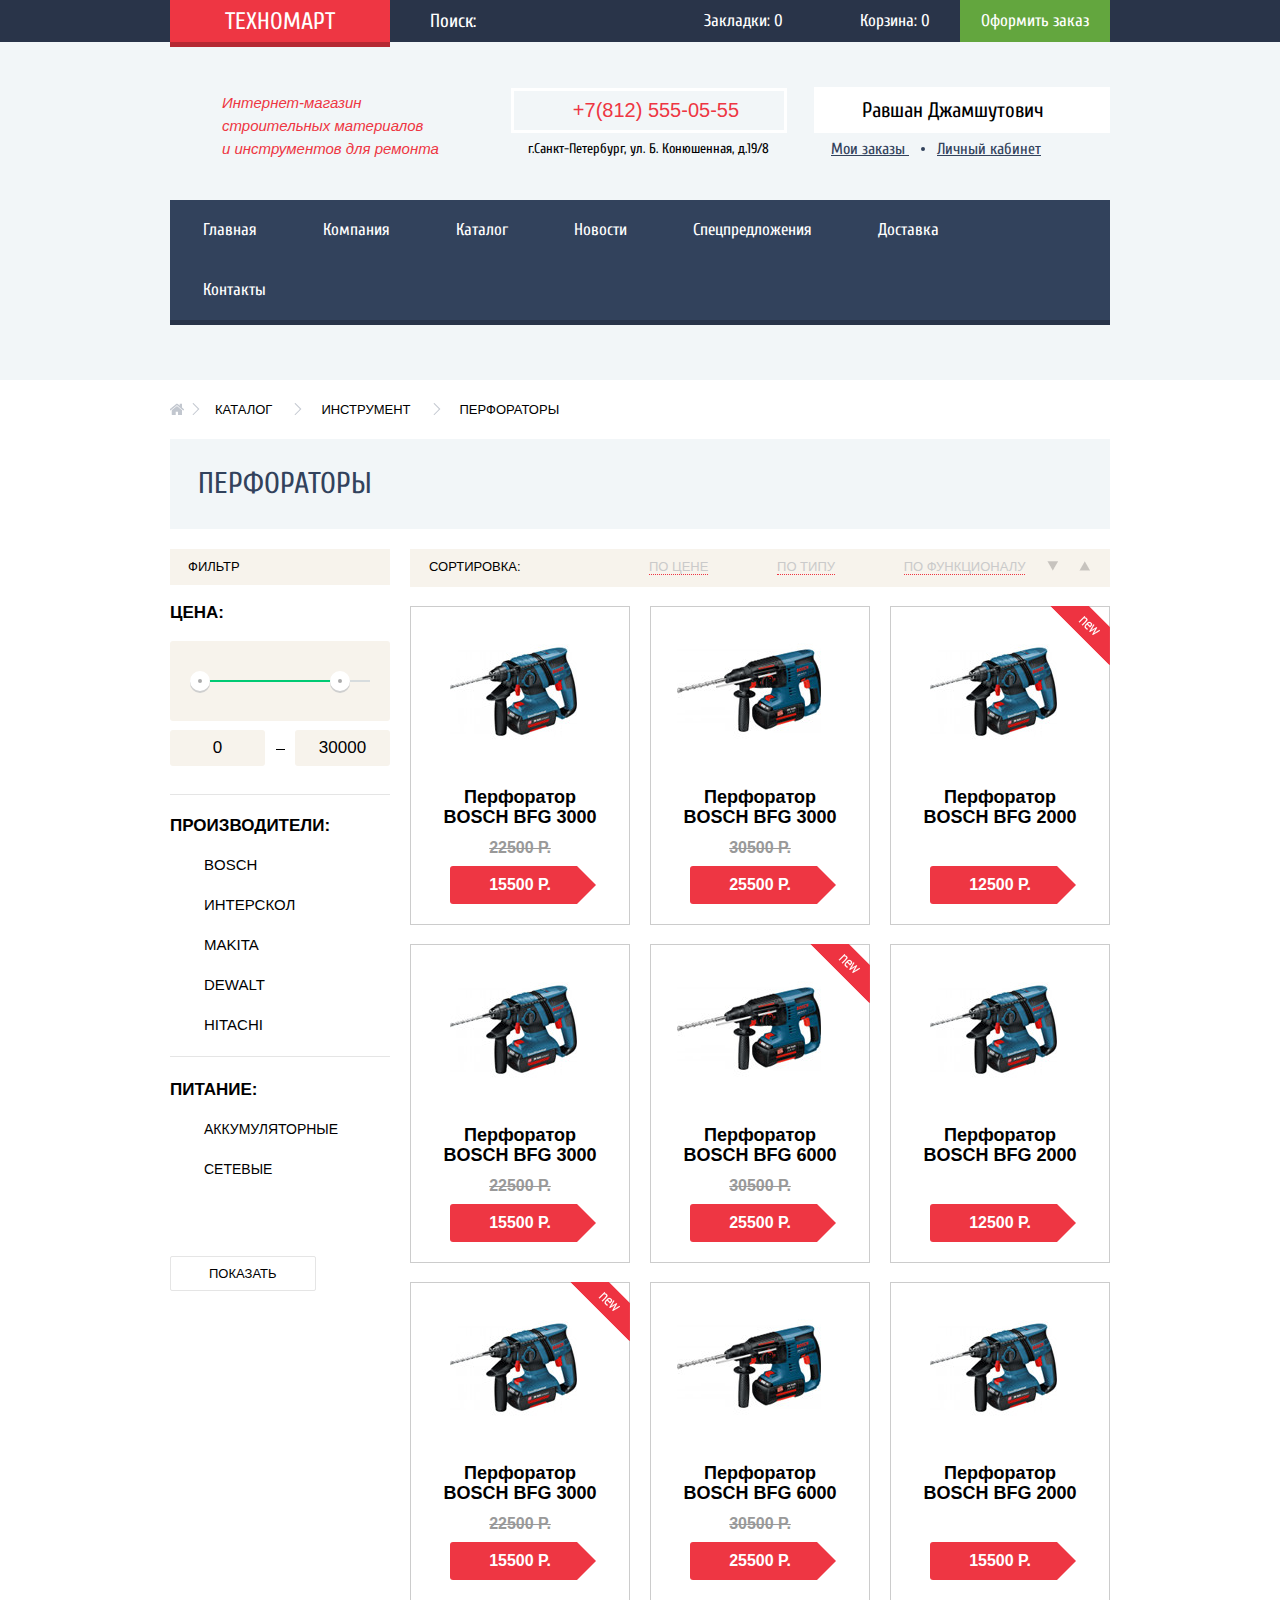
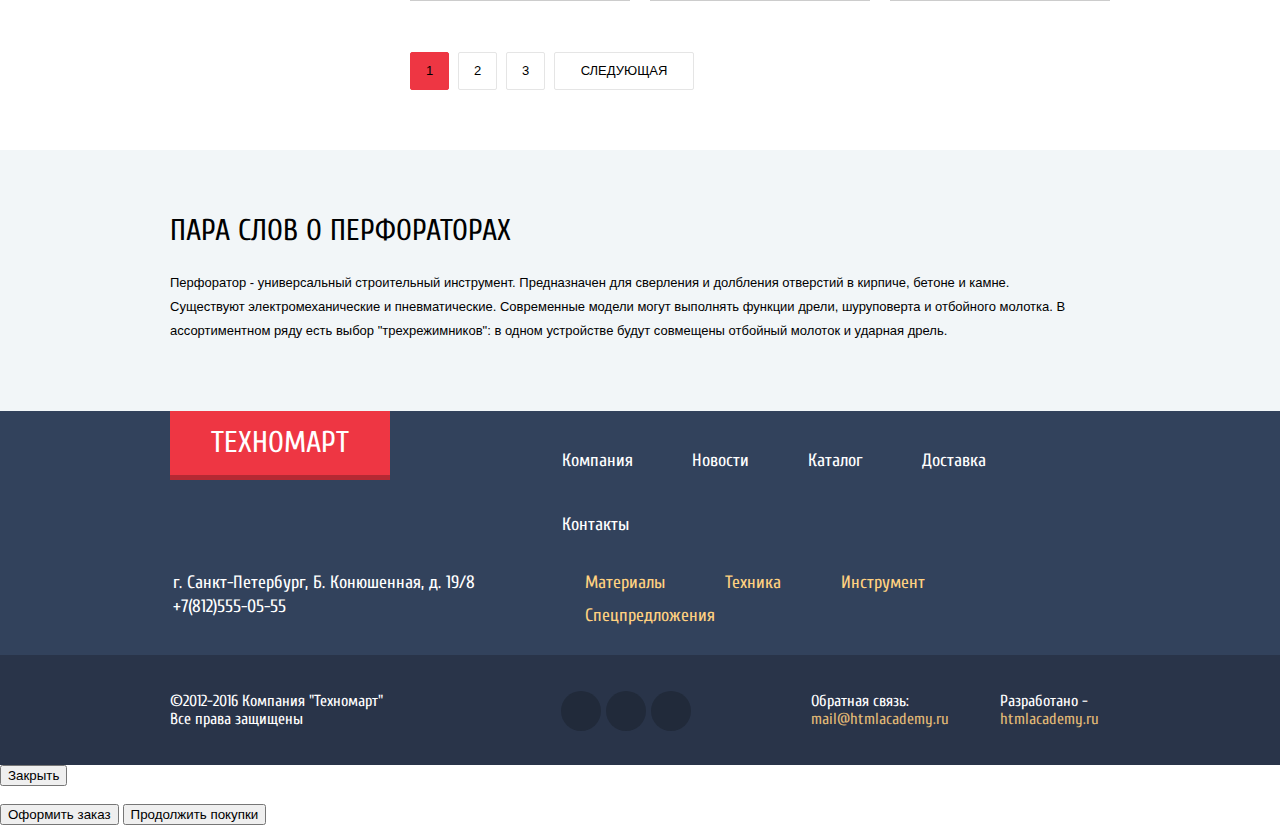
==== commit 1778fa06: "cart pop-up" ====
--- a/catalog.html
+++ b/catalog.html
@@ -14,7 +14,7 @@
       <div class="top-block">
         <div class="container clearfix">
           <div class="logo-box">
-            <a class="logotype" href="#">Техномарт</a>
+            <a class="logotype" href="index.html#">Техномарт</a>
           </div>
           <div class="search">
             <form action="https://echo.htmlacademy.ru" method="post">
@@ -369,7 +369,7 @@
       <footer>
         <div class="footer-top clearfix">
           <div class="container">
-              <a class="logo-footer" href="#">
+              <a class="logo-footer" href="index.html#">
                 <h2 class="title-footer">Техномарт</h2>
               </a>
 
@@ -427,5 +427,20 @@
           </div>
         </footer>
 
+        <div class="cart-content">
+          <button class="modal-content-close" type="button" title="Закрыть">Закрыть</button>
+
+          <form class="write-form" action="https://echo.htmlacademy.ru" method="post">
+            <div class="top-cart-modal clearfix">
+                    <div class="done-image"></div>
+                    <div class="title-user">Товар добавлен в корзину!</div>
+            </div>
+            <div class="bottom-block-modal">
+                <button class="btn-order" type="submit">Оформить заказ</button>
+                <button class="btn-continue" type="submit">Продолжить покупки</button>
+            </div>
+          </form>
+        </div>
+
   </body>
 </html>
--- a/css/style.css
+++ b/css/style.css
@@ -729,7 +729,7 @@
 }
 
 .top-titles {
-	/*background: #f7f3ec;*/
+	background: #f7f3ec;
 	max-height: 89px;
 	margin-bottom: 20px;
 }
@@ -1039,7 +1039,8 @@
 
 } 
 
-.serv a {
+.serv {
+	position: relative;
 	display: block;
 	max-width: 240px;
 	background-color: #32425c;
@@ -1049,26 +1050,39 @@
 	text-decoration: none;
 }
 
+.serv:nth-child(1){
+	z-index: 10;
+}
+
+.serv:nth-child(2){
+	z-index: 20;
+}
+
+.serv:nth-child(3){
+	z-index: 20;
+}
+
+
 .services-list .list {
 	padding-top: 45px;
 }
 
-.list .serv a{
+.list .serv{
 	box-shadow: 0 1px 0 0 #293449 inset,
 				0 -1px 0 0 #405069 inset;
 }
 
-.serv a:hover {
+.serv:hover {
 	background-color: #293449;
 	box-shadow: none;
 }
 
-.serv a:active {
+.serv:active {
 	background-color: #ffffff;
 	box-shadow: none;
 }
 
-.list .serv::after {
+.list::after {
 	content: "";
     position: absolute;
     top: 0px;
@@ -1076,6 +1090,7 @@
     width: 10px;
     height: 272px;
     background: url(../img/divide-line.png) no-repeat;
+    z-index: 40;
 }
 
 .description-delivery {
@@ -1234,7 +1249,6 @@
 .logo-footer {
 	width: 220px;
 	float: left;
-	/*margin-bottom: 15px;*/
 	padding: 17px 0;
 	text-align: center;
 	box-shadow: 0 5px 0 0 #b52933;
@@ -1561,8 +1575,6 @@
 }
 
 .filters-column {
-	/*background-color: yellow;
-	opacity: 0.8;*/
 	min-height: 746px;
 	width: 220px;
 	float: left;
@@ -1863,8 +1875,6 @@
 }
 
 .results {
-	/*background-color: yellow;
-	opacity: 0.8;*/
 	width: 700px;
 	float: right;
 }
@@ -1974,8 +1984,6 @@
 }
 
 .articles-catalog {
-	/*background-color: yellow;
-	opacity: 0.8;*/
 	min-height: 994px;
 }
 
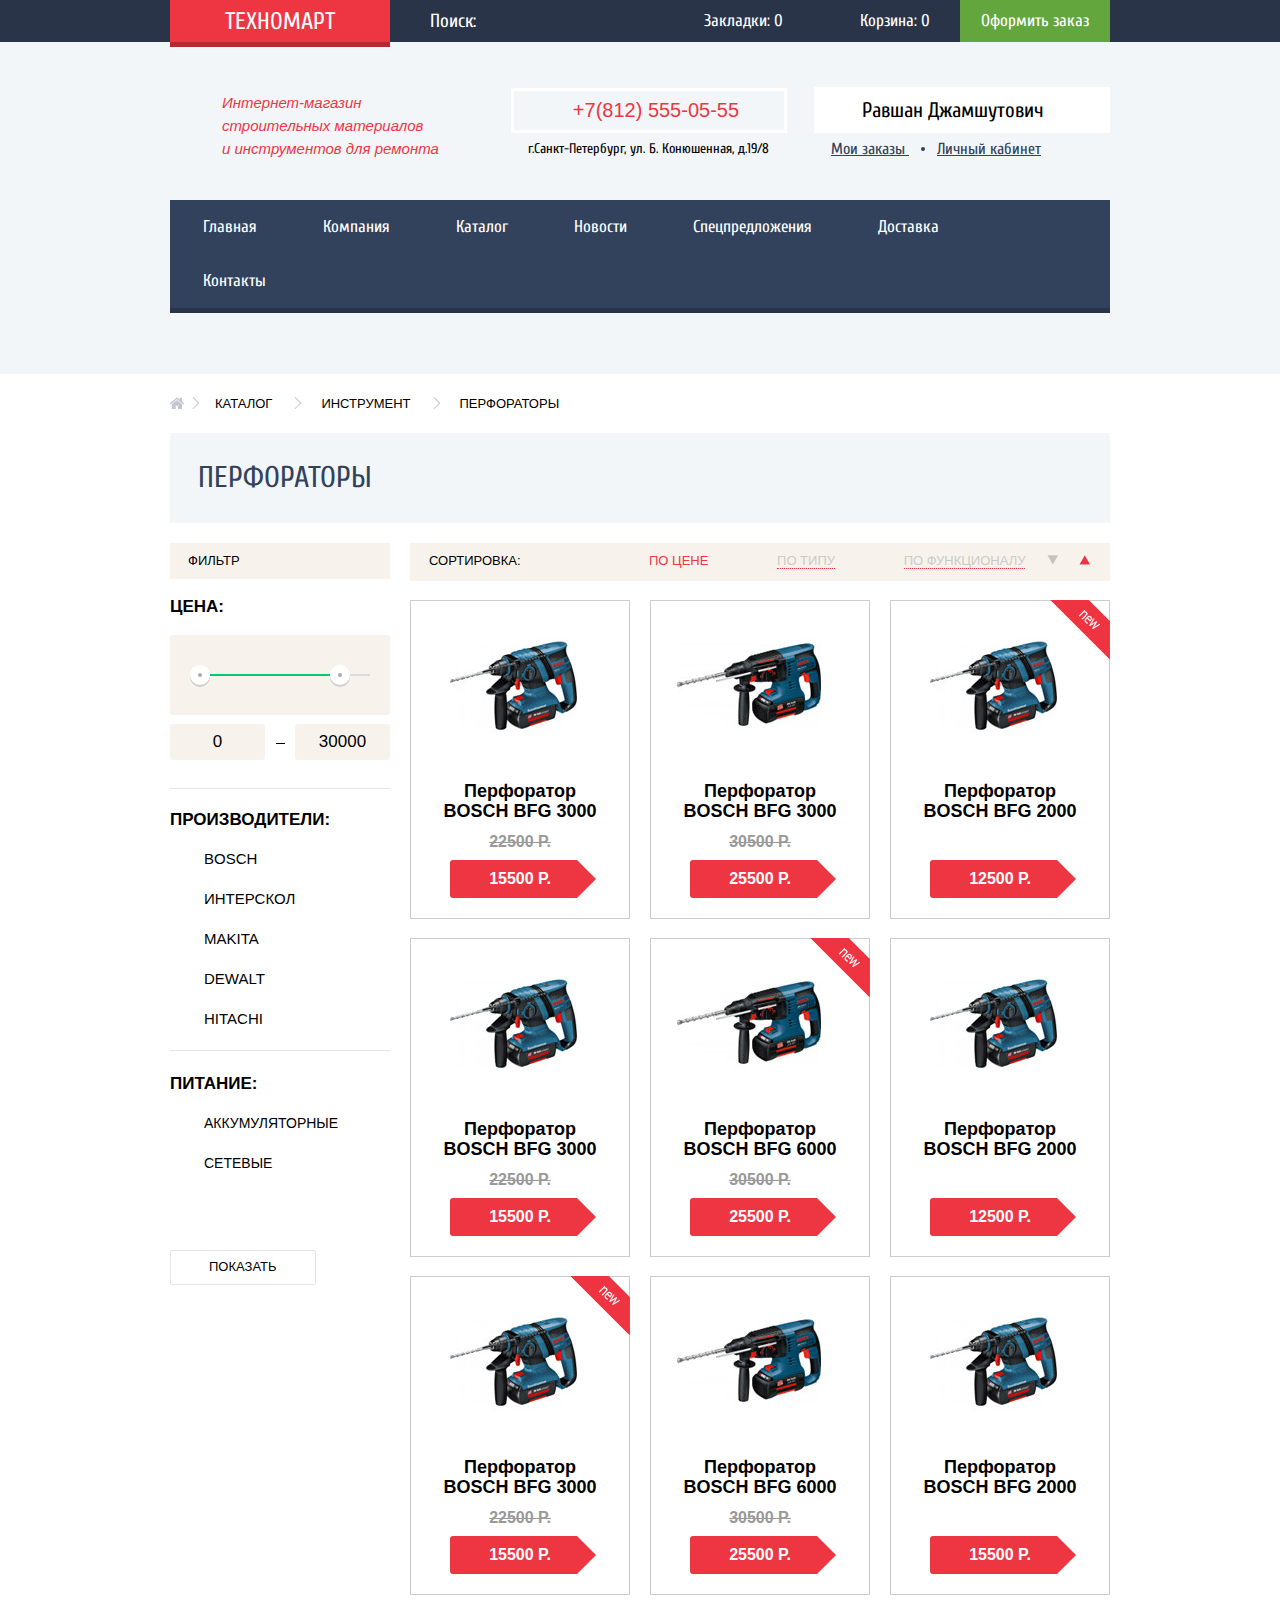
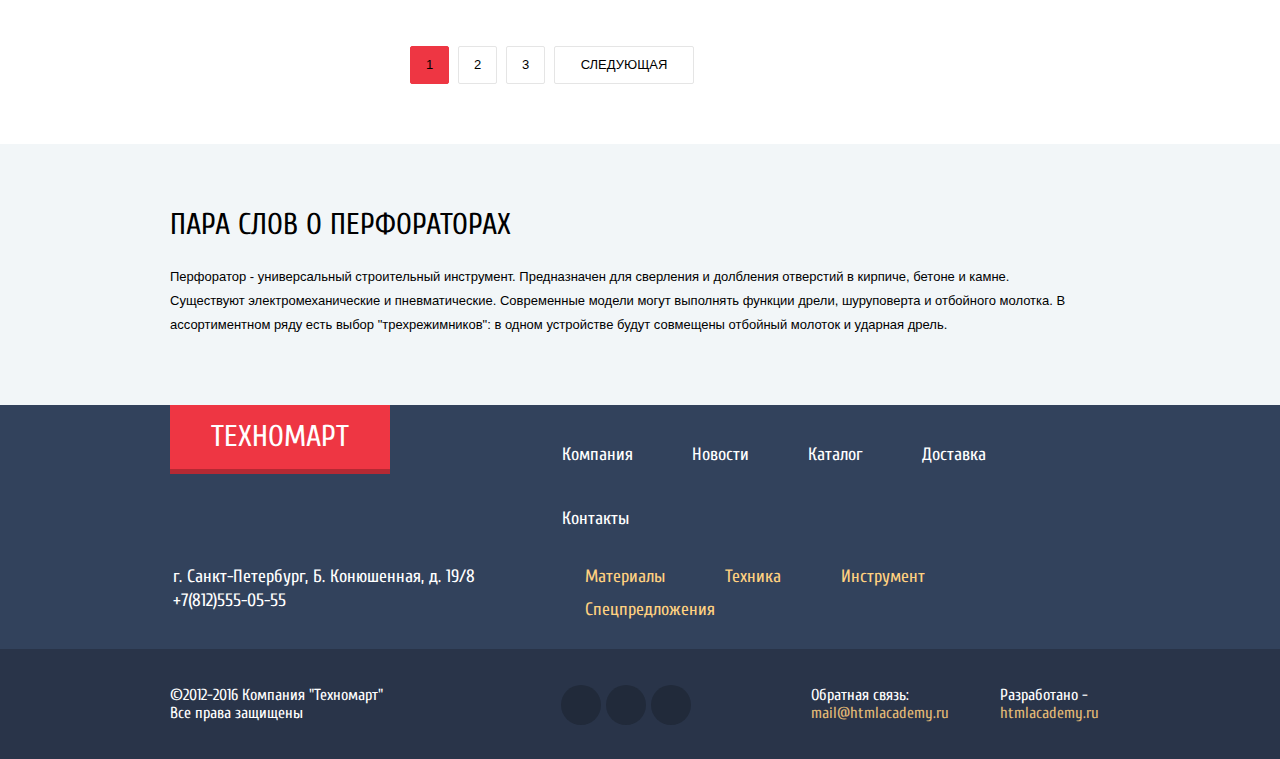
==== commit f612315f: "prettiffy" ====
--- a/catalog.html
+++ b/catalog.html
@@ -1,446 +1,367 @@
 <!DOCTYPE html>
 <html lang="ru">
-  <head>
+
+<head>
     <meta charset="utf-8">
     <title>HTML Academy: Техномарт</title>
     <link href='https://fonts.googleapis.com/css?family=Open+Sans:400,700&subset=cyrillic-ext,cyrillic' rel='stylesheet' type='text/css'>
-        <link href='https://fonts.googleapis.com/css?family=Cuprum:400,700&subset=cyrillic-ext,cyrillic' rel='stylesheet' type='text/css'>
-    <link rel="stelesheet" href="css/normalize.css">
+    <link href='https://fonts.googleapis.com/css?family=Cuprum:400,700&subset=cyrillic-ext,cyrillic' rel='stylesheet' type='text/css'>
+    <link rel="stylesheet" href="css/normalize.css">
     <link href="css/style.css" rel="stylesheet">
-  </head>
-  <body>
+</head>
+
+<body>
     <header class="main-header">
-
-      <div class="top-block">
-        <div class="container clearfix">
-          <div class="logo-box">
-            <a class="logotype" href="index.html#">Техномарт</a>
-          </div>
-          <div class="search">
-            <form action="https://echo.htmlacademy.ru" method="post">
-                  <label class="search-button"> 
-                    <input class="name-field" type="text" name="search" placeholder="Поиск:"> 
-                  </label>
-              </form>
-          </div>
-          <div class="profile-content">
-            <ul class="profile-option">
-              <li> 
-                <a class="profile markers" href="#">
-<!--                   <img src="http://placehold.it/20x20" width="20" height="20" alt="Закладки"> -->
-                  Закладки: 0
-                </a> 
-              </li>
-              <li> 
-                <a class="profile basket" href="#">
-<!--                   <img src="http://placehold.it/20x20" width="20" height="20" alt="Корзина"> -->
-                  Корзина: 0
-                </a> 
-              </li>
-              <li> 
-                <a class ="profile order" href="#">
-<!--                   <img src="http://placehold.it/20x20" width="20" height="20" alt="Заказ"> -->
-                  Оформить заказ
-                </a> 
-              </li>
-            </ul>
-          </div>
-        </div>
-      </div>
-
-      <div class="bottom-block">
-        <div class="container">
-          <div class="blocks clearfix">
-              <p class="middle-info info-1">
-                 Интернет-магазин <br> строительных материалов <br> и инструментов для ремонта
-              </p> 
-              <div class="middle-info info-2">
-                <!-- <img src="http://placehold.it/20x20" width="20" height="20" alt="Телефон"> -->
-                <p class="main-number">+7(812) 555-05-55</p>
-                <p class="main-adress">г.Санкт-Петербург, ул. Б. Конюшенная, д.19/8</p>
-              </div>
-
-              <div class="middle-info info-4">
-                  <a class="account-name" href="#">
+        <div class="top-block">
+            <div class="container clearfix">
+                <div class="logo-box">
+                    <a class="logotype" href="index.html#">Техномарт</a>
+                </div>
+                <div class="search">
+                    <form action="https://echo.htmlacademy.ru" method="post">
+                        <label class="search-button">
+                            <input class="name-field" type="text" name="search" placeholder="Поиск:">
+                        </label>
+                    </form>
+                </div>
+                <div class="profile-content">
+                    <ul class="profile-option">
+                        <li>
+                            <a class="profile markers" href="#">
+                                <!--                   <img src="http://placehold.it/20x20" width="20" height="20" alt="Закладки"> -->
+                                Закладки: 0
+                            </a>
+                        </li>
+                        <li>
+                            <a class="profile basket" href="#">
+                                <!--                   <img src="http://placehold.it/20x20" width="20" height="20" alt="Корзина"> -->
+                                Корзина: 0
+                            </a>
+                        </li>
+                        <li>
+                            <a class="profile order" href="#">
+                                <!--                   <img src="http://placehold.it/20x20" width="20" height="20" alt="Заказ"> -->
+                                Оформить заказ
+                            </a>
+                        </li>
+                    </ul>
+                </div>
+            </div>
+        </div>
+        <div class="bottom-block">
+            <div class="container">
+                <div class="blocks clearfix">
+                    <p class="middle-info info-1">
+                        Интернет-магазин
+                        <br> строительных материалов
+                        <br> и инструментов для ремонта
+                    </p>
+                    <div class="middle-info info-2">
+                        <!-- <img src="http://placehold.it/20x20" width="20" height="20" alt="Телефон"> -->
+                        <p class="main-number">+7(812) 555-05-55</p>
+                        <p class="main-adress">г.Санкт-Петербург, ул. Б. Конюшенная, д.19/8</p>
+                    </div>
+                    <div class="middle-info info-4">
+                        <a class="account-name" href="#">
                     Равшан Джамшутович
-                  </a>  
-                  <div class="personal-links">
-                    <a class="my-orders" href="#">
+                  </a>
+                        <div class="personal-links">
+                            <a class="my-orders" href="#">
                       Мои заказы
-                    </a> 
-                    <div class="point"></div>
-                    <a class="personal-account" href="#">
+                    </a>
+                            <div class="point"></div>
+                            <a class="personal-account" href="#">
                       Личный кабинет
-                    </a> 
-                  </div>
-              </div>
-          </div>
-              <nav class="navigation-header">
-                  <ul>
-                    <li> <a href="#">Главная</a> </li>
-                    <li> <a href="#">Компания</a> </li>
-                    <li> <a href="#">Каталог</a></li>
-                    <li> <a href="#">Новости</a></li>
-                    <li> <a href="#">Спецпредложения</a></li>
-                    <li> <a href="#">Доставка</a></li>
-                    <li> <a class="last-item" href="#">Контакты</a></li>
-                  </ul>
-              </nav>
-        </div>
-      </div>
-
+                    </a>
+                        </div>
+                    </div>
+                </div>
+                <nav class="navigation-header">
+                    <ul>
+                        <li> <a href="#">Главная</a> </li>
+                        <li> <a href="#">Компания</a> </li>
+                        <li> <a href="#">Каталог</a></li>
+                        <li> <a href="#">Новости</a></li>
+                        <li> <a href="#">Спецпредложения</a></li>
+                        <li> <a href="#">Доставка</a></li>
+                        <li> <a class="last-item" href="#">Контакты</a></li>
+                    </ul>
+                </nav>
+            </div>
+        </div>
     </header>
-
     <main>
         <div class="main-top">
-          <div class ="container">
-            
+            <div class="container">
                 <ul class="breadcrumbs">
-                  <li><a href="#"></a></li>
-                  <li><a href="#">Каталог</a></li>
-                  <li><a href="#">Инструмент</a></li>
-                  <li class="current-page">Перфораторы</li>
+                    <li>
+                        <a href="#"></a>
+                    </li>
+                    <li><a href="#">Каталог</a></li>
+                    <li><a href="#">Инструмент</a></li>
+                    <li class="current-page">Перфораторы</li>
                 </ul>
-            
-
-            <div class="page-title">
-              ПЕРФОРАТОРЫ
-            </div>
-
-            <div class="catalog-main clearfix">
-
-                <div class="filters-column">
-
-                  <div class="filter-price">
-                    <form action="form.php" method="GET">
-                      <h3 class="title-filter">ФИЛЬТР</h3>
-                      <h3 class="title-price">ЦЕНА:</h3>
-
-                      <div class="range-filter">
-
-                        <div class="range-controls">
-                          <div class="scale">
-                            <div class="bar"></div>
-                          </div>
-                          <div class="toggle toggle-min"></div>
-                          <div class="toggle toggle-max"></div>
-                        </div>
-
-                        <div class="price-controls">
-                          <label class="min-price">
-                              <input name="min-price" type="text" value="0">
-                          </label>
-                          <div class="from-to"></div>
-                          <label class="max-price">
-                              <input name="max-price" type="text" value="30000">
-                          </label>
-                          <!-- <div class="border"></div> -->
-                        </div>
-                      </div>
-                    </form>
-                  </div>
-
-                  <div class="filter-type">
-                      <form action="https://echo.htmlacademy.ru" method="post">
-                        <div class="filter-producers">
-                          <h3 class="filters-title">ПРОИЗВОДИТЕЛИ:</h3>
-                        
-                          <input type="checkbox" name="bosch" id="bosch-field">
-                          <label for="bosch-field">Bosch</label>
-
-                          <input type="checkbox" name="inter" id="inter-field">
-                          <label for="inter-field">Интерскол</label>
-
-                          <input type="checkbox" name="makita" id="makita-field">
-                          <label for="makita-field">Makita</label>
-
-                          <input type="checkbox" name="dewalt_goetz" id="dewalt-field">
-                          <label for="dewalt-field">Dewalt</label>
-
-                          <input type="checkbox" name="hitachi" id="hitachi-field">
-                          <label for="hitachi-field">Hitachi</label>
-                        </div>
-
-                        <div class="filter-nutrition">
-                          <h3 class="filters-title">Питание:</h3>
-                            <input type="radio" name="nutrition" id="battery">
-                            <label for="battery">Аккумуляторные</label>
-
-                            <input type="radio" name="nutrition" id="net">
-                            <label for="net">Сетевые</label>
-                        </div>
-                        <input class="show-btn" type="submit" value="Показать">
-                      </form>
-                  </div>
-                </div>
-
-                <div class="results clearfix">
-
-                  <div class="sort-choice">
-                    <div class="sort-title">
-                      Сортировка:
+                <div class="page-title">
+                    ПЕРФОРАТОРЫ
+                </div>
+                <div class="catalog-main clearfix">
+                    <div class="filters-column">
+                        <div class="filter-price">
+                            <form action="form.php" method="GET">
+                                <h3 class="title-filter">ФИЛЬТР</h3>
+                                <h3 class="title-price">ЦЕНА:</h3>
+                                <div class="range-filter">
+                                    <div class="range-controls">
+                                        <div class="scale">
+                                            <div class="bar"></div>
+                                        </div>
+                                        <div class="toggle toggle-min"></div>
+                                        <div class="toggle toggle-max"></div>
+                                    </div>
+                                    <div class="price-controls">
+                                        <label class="min-price">
+                                            <input name="min-price" type="text" value="0">
+                                        </label>
+                                        <div class="from-to"></div>
+                                        <label class="max-price">
+                                            <input name="max-price" type="text" value="30000">
+                                        </label>
+                                    </div>
+                                </div>
+                            </form>
+                        </div>
+                        <div class="filter-type">
+                            <form action="https://echo.htmlacademy.ru" method="post">
+                                <div class="filter-producers">
+                                    <h3 class="filters-title">ПРОИЗВОДИТЕЛИ:</h3>
+                                    <input type="checkbox" name="bosch" id="bosch-field">
+                                    <label for="bosch-field">Bosch</label>
+                                    <input type="checkbox" name="inter" id="inter-field">
+                                    <label for="inter-field">Интерскол</label>
+                                    <input type="checkbox" name="makita" id="makita-field">
+                                    <label for="makita-field">Makita</label>
+                                    <input type="checkbox" name="dewalt_goetz" id="dewalt-field">
+                                    <label for="dewalt-field">Dewalt</label>
+                                    <input type="checkbox" name="hitachi" id="hitachi-field">
+                                    <label for="hitachi-field">Hitachi</label>
+                                </div>
+                                <div class="filter-nutrition">
+                                    <h3 class="filters-title">Питание:</h3>
+                                    <input type="radio" name="nutrition" id="battery">
+                                    <label for="battery">Аккумуляторные</label>
+                                    <input type="radio" name="nutrition" id="net">
+                                    <label for="net">Сетевые</label>
+                                </div>
+                                <input class="show-btn" type="submit" value="Показать">
+                            </form>
+                        </div>
                     </div>
-
-                      <ul class="sort-for">
-                        <li><a href="#">По цене</a></li>
-                        <li><a href="#">По типу</a></li>
-                        <li><a class="item3" href="#">По функционалу</a></li>
-                      </ul>
-
-                      <div class="up-down">
-                        <a class="btn-up" href="#"></a>
-                        <a class="btn-down" href="#"></a>
-                      </div>
-                  </div>
-
-                 <!-- <div class="perforator-articles clearfix"> -->
-                 <div class="articles-catalog clearfix">
-                      <article class="perforator-catalog perforator2000">
-                          <!-- <div class="image-perforator">
-                                <a href="#"> <img src="img/perforator9000.jpg" width="184" height="164" alt="Перфоратор"> </a>    
-                          </div> -->
-
-                          <div class="actions">
-                              <a href="#" class="buy">Купить</a>
-                              <a href="#" class="bookmark">В закладки</a>
-                          </div>
-
-                          <div class="title-perforator"> Перфоратор BOSCH BFG 3000 </div>
-                          <div class="real-price"> 22500 Р. </div>
-                          <div class="discount-price">
-                                <a href="#"> 15500 Р. </a>     
-                          </div>  
-                      </article>
-                      <article class="perforator-catalog perforator6000">
-                          <!-- <div class="image-perforator">
-                                <a href="#"> <img src="img/perforator9000.jpg" width="184" height="164" alt="Перфоратор"> </a>    
-                          </div> -->
-
-                          <div class="actions">
-                              <a href="#" class="buy">Купить</a>
-                              <a href="#" class="bookmark">В закладки</a>
-                          </div>
-
-                          <div class="title-perforator"> Перфоратор BOSCH BFG 3000 </div>
-                          <div class="real-price"> 30500 Р. </div>
-                          <div class="discount-price">
-                                <a href="#"> 25500 Р. </a>     
-                          </div>  
-                      </article>
-                      <article class="perforator-catalog perforator2000">
-                          <!-- <div class="image-perforator">
-                                <a href="#"> <img src="img/perforator9000.jpg" width="184" height="164" alt="Перфоратор"> </a>    
-                          </div> -->
-                          <div class="flag flag-new">новинка</div>
-
-                          <div class="actions">
-                              <a href="#" class="buy">Купить</a>
-                              <a href="#" class="bookmark">В закладки</a>
-                          </div>
-
-                          <div class="title-perforator"> Перфоратор BOSCH BFG 2000 </div>
-                          <div class="real-price"> </div>
-                          <div class="discount-price">
-                                <a href="#"> 12500 Р. </a>     
-                          </div>  
-                      </article>
-                      <article class="perforator-catalog perforator2000">
-                          <!-- <div class="image-perforator">
-                                <a href="#"> <img src="img/perforator9000.jpg" width="184" height="164" alt="Перфоратор"> </a>    
-                          </div> -->
-
-                          <div class="actions">
-                              <a href="#" class="buy">Купить</a>
-                              <a href="#" class="bookmark">В закладки</a>
-                          </div>
-
-                          <div class="title-perforator"> Перфоратор BOSCH BFG 3000 </div>
-                          <div class="real-price"> 22500 Р. </div>
-                          <div class="discount-price">
-                                <a href="#"> 15500 Р. </a>     
-                          </div>  
-                      </article>
-                      <article class="perforator-catalog perforator6000">
-                          <!-- <div class="image-perforator">
-                                <a href="#"> <img src="img/perforator9000.jpg" width="184" height="164" alt="Перфоратор"> </a>    
-                          </div> -->
-                          <div class="flag flag-new">новинка</div>
-
-                          <div class="actions">
-                              <a href="#" class="buy">Купить</a>
-                              <a href="#" class="bookmark">В закладки</a>
-                          </div>
-
-                          <div class="title-perforator"> Перфоратор BOSCH BFG 6000 </div>
-                          <div class="real-price"> 30500 Р. </div>
-                          <div class="discount-price">
-                                <a href="#"> 25500 Р. </a>     
-                          </div>  
-                      </article>
-                      <article class="perforator-catalog perforator2000">
-                          <!-- <div class="image-perforator">
-                                <a href="#"> <img src="img/perforator9000.jpg" width="184" height="164" alt="Перфоратор"> </a>    
-                          </div> -->
-
-                          <div class="actions">
-                              <a href="#" class="buy">Купить</a>
-                              <a href="#" class="bookmark">В закладки</a>
-                          </div>
-
-                          <div class="title-perforator"> Перфоратор BOSCH BFG 2000 </div>
-                          <div class="real-price"> </div>
-                          <div class="discount-price">
-                                <a href="#"> 12500 Р. </a>     
-                          </div>  
-                      </article>
-                      <article class="perforator-catalog perforator2000">
-                          <!-- <div class="image-perforator">
-                                <a href="#"> <img src="img/perforator9000.jpg" width="184" height="164" alt="Перфоратор"> </a>    
-                          </div> -->
-                          <div class="flag flag-new">новинка</div>
-
-                          <div class="actions">
-                              <a href="#" class="buy">Купить</a>
-                              <a href="#" class="bookmark">В закладки</a>
-                          </div>
-
-                          <div class="title-perforator"> Перфоратор BOSCH BFG 3000 </div>
-                          <div class="real-price"> 22500 Р. </div>
-                          <div class="discount-price">
-                                <a href="#"> 15500 Р. </a>     
-                          </div>  
-                      </article>
-                      <article class="perforator-catalog perforator6000">
-                          <!-- <div class="image-perforator">
-                                <a href="#"> <img src="img/perforator9000.jpg" width="184" height="164" alt="Перфоратор"> </a>    
-                          </div> -->
-
-                          <div class="actions">
-                              <a href="#" class="buy">Купить</a>
-                              <a href="#" class="bookmark">В закладки</a>
-                          </div>
-
-                          <div class="title-perforator"> Перфоратор BOSCH BFG 6000 </div>
-                          <div class="real-price"> 30500 Р. </div>
-                          <div class="discount-price">
-                                <a href="#"> 25500 Р. </a>     
-                          </div>  
-                      </article>
-                      <article class="perforator-catalog perforator2000">
-                          <!-- <div class="image-perforator">
-                                <a href="#"> <img src="img/perforator9000.jpg" width="184" height="164" alt="Перфоратор"> </a>    
-                          </div> -->
-
-                          <div class="actions">
-                              <a href="#" class="buy">Купить</a>
-                              <a href="#" class="bookmark">В закладки</a>
-                          </div>
-
-                          <div class="title-perforator"> Перфоратор BOSCH BFG 2000 </div>
-                          <div class="real-price"> </div>
-                          <div class="discount-price">
-                                <a href="#"> 15500 Р. </a>     
-                          </div>  
-                      </article>
-                  </div>
-
-                 
-                    <ul class="pages">
-                        <li class="current"> 1 </li> 
-                        <li> <a href="#"> 2 </a> </li> 
-                        <li> <a href="#"> 3 </a> </li> 
-                        <li class="btn-next"> <a href="#"> Следующая </a> </li> 
+                    <div class="results clearfix">
+                        <div class="sort-choice">
+                            <div class="sort-title">
+                                Сортировка:
+                            </div>
+                            <ul class="sort-for">
+                                <li><a class="active-item" href="#">По цене</a></li>
+                                <li><a href="#">По типу</a></li>
+                                <li><a class="item3" href="#">По функционалу</a></li>
+                            </ul>
+                            <div class="up-down">
+                                <a class="btn-up" href="#"></a>
+                                <a class="btn-down" href="#"></a>
+                            </div>
+                        </div>
+                        <div class="articles-catalog clearfix">
+                            <article class="perforator-catalog perforator2000">
+                                <div class="actions">
+                                    <a href="#" class="buy">Купить</a>
+                                    <a href="#" class="bookmark">В закладки</a>
+                                </div>
+                                <div class="title-perforator"> Перфоратор BOSCH BFG 3000 </div>
+                                <div class="real-price"> 22500 Р. </div>
+                                <div class="discount-price">
+                                    <a href="#"> 15500 Р. </a>
+                                </div>
+                            </article>
+                            <article class="perforator-catalog perforator6000">
+                                <div class="actions">
+                                    <a href="#" class="buy">Купить</a>
+                                    <a href="#" class="bookmark">В закладки</a>
+                                </div>
+                                <div class="title-perforator"> Перфоратор BOSCH BFG 3000 </div>
+                                <div class="real-price"> 30500 Р. </div>
+                                <div class="discount-price">
+                                    <a href="#"> 25500 Р. </a>
+                                </div>
+                            </article>
+                            <article class="perforator-catalog perforator2000">
+                                <div class="flag flag-new">новинка</div>
+                                <div class="actions">
+                                    <a href="#" class="buy">Купить</a>
+                                    <a href="#" class="bookmark">В закладки</a>
+                                </div>
+                                <div class="title-perforator"> Перфоратор BOSCH BFG 2000 </div>
+                                <div class="real-price"> </div>
+                                <div class="discount-price">
+                                    <a href="#"> 12500 Р. </a>
+                                </div>
+                            </article>
+                            <article class="perforator-catalog perforator2000">
+                                <div class="actions">
+                                    <a href="#" class="buy">Купить</a>
+                                    <a href="#" class="bookmark">В закладки</a>
+                                </div>
+                                <div class="title-perforator"> Перфоратор BOSCH BFG 3000 </div>
+                                <div class="real-price"> 22500 Р. </div>
+                                <div class="discount-price">
+                                    <a href="#"> 15500 Р. </a>
+                                </div>
+                            </article>
+                            <article class="perforator-catalog perforator6000">
+                                <div class="flag flag-new">новинка</div>
+                                <div class="actions">
+                                    <a href="#" class="buy">Купить</a>
+                                    <a href="#" class="bookmark">В закладки</a>
+                                </div>
+                                <div class="title-perforator"> Перфоратор BOSCH BFG 6000 </div>
+                                <div class="real-price"> 30500 Р. </div>
+                                <div class="discount-price">
+                                    <a href="#"> 25500 Р. </a>
+                                </div>
+                            </article>
+                            <article class="perforator-catalog perforator2000">
+                                <div class="actions">
+                                    <a href="#" class="buy">Купить</a>
+                                    <a href="#" class="bookmark">В закладки</a>
+                                </div>
+                                <div class="title-perforator"> Перфоратор BOSCH BFG 2000 </div>
+                                <div class="real-price"> </div>
+                                <div class="discount-price">
+                                    <a href="#"> 12500 Р. </a>
+                                </div>
+                            </article>
+                            <article class="perforator-catalog perforator2000">
+                                <div class="flag flag-new">новинка</div>
+                                <div class="actions">
+                                    <a href="#" class="buy">Купить</a>
+                                    <a href="#" class="bookmark">В закладки</a>
+                                </div>
+                                <div class="title-perforator"> Перфоратор BOSCH BFG 3000 </div>
+                                <div class="real-price"> 22500 Р. </div>
+                                <div class="discount-price">
+                                    <a href="#"> 15500 Р. </a>
+                                </div>
+                            </article>
+                            <article class="perforator-catalog perforator6000">
+                                <div class="actions">
+                                    <a href="#" class="buy">Купить</a>
+                                    <a href="#" class="bookmark">В закладки</a>
+                                </div>
+                                <div class="title-perforator"> Перфоратор BOSCH BFG 6000 </div>
+                                <div class="real-price"> 30500 Р. </div>
+                                <div class="discount-price">
+                                    <a href="#"> 25500 Р. </a>
+                                </div>
+                            </article>
+                            <article class="perforator-catalog perforator2000">
+                                <div class="actions">
+                                    <a href="#" class="buy">Купить</a>
+                                    <a href="#" class="bookmark">В закладки</a>
+                                </div>
+                                <div class="title-perforator"> Перфоратор BOSCH BFG 2000 </div>
+                                <div class="real-price"> </div>
+                                <div class="discount-price">
+                                    <a href="#"> 15500 Р. </a>
+                                </div>
+                            </article>
+                        </div>
+                        <ul class="pages">
+                            <li class="current"> 1 </li>
+                            <li> <a href="#"> 2 </a> </li>
+                            <li> <a href="#"> 3 </a> </li>
+                            <li class="btn-next"> <a href="#"> Следующая </a> </li>
+                        </ul>
+                    </div>
+                </div>
+            </div>
+        </div>
+        <div class="main-bottom">
+            <div class="container">
+                <div class="description-perforators">
+                    <h2 class="title-description">Пара слов о перфораторах</h2>
+                    <div class="text-description">Перфоратор - универсальный строительный инструмент. Предназначен для сверления и долбления отверстий в кирпиче, бетоне и камне.
+                        <br> Существуют электромеханические и пневматические. Современные модели могут выполнять функции дрели, шуруповерта и отбойного молотка. В
+                        <br> ассортиментном ряду есть выбор "трехрежимников": в одном устройстве будут совмещены отбойный молоток и ударная дрель. </div>
+                </div>
+            </div>
+        </div>
+    </main>
+    <footer>
+        <div class="footer-top clearfix">
+            <div class="container">
+                <a class="logo-footer" href="index.html#">
+                    <h2 class="title-footer">Техномарт</h2>
+                </a>
+                <nav class="navigation-footer">
+                    <ul>
+                        <li> <a class="firstone" href="#">Компания</a> </li>
+                        <li> <a href="#">Новости</a></li>
+                        <li> <a href="#">Каталог</a></li>
+                        <li> <a href="#">Доставка</a></li>
+                        <li> <a class="lastone" href="#">Контакты</a></li>
                     </ul>
-                  
-                </div>
-            </div>
-          </div>
-        </div>
-
-        <div class="main-bottom">
-          <div class="container">
-            <div class="description-perforators">
-                <h2 class="title-description">Пара слов о перфораторах</h2>
-                <div class="text-description">Перфоратор - универсальный строительный инструмент. Предназначен для сверления и долбления отверстий в кирпиче, бетоне и камне. <br> Существуют электромеханические и пневматические. Современные модели могут выполнять функции дрели, шуруповерта и отбойного молотка. В <br> ассортиментном ряду есть выбор "трехрежимников": в одном устройстве будут совмещены отбойный молоток и ударная дрель.  </div>
-            </div>
-          </div>
-        </div>
-    </main>
-      <footer>
-        <div class="footer-top clearfix">
-          <div class="container">
-              <a class="logo-footer" href="index.html#">
-                <h2 class="title-footer">Техномарт</h2>
-              </a>
-
-            <nav class="navigation-footer">
-              <ul>
-                <li> <a class="firstone" href="#">Компания</a> </li>
-                <li> <a href="#">Новости</a></li>
-                <li> <a href="#">Каталог</a></li>
-                <li> <a href="#">Доставка</a></li>
-                <li> <a class="lastone" href="#">Контакты</a></li>
-              </ul>
-            </nav>
-
-            <div class="adress">
-                г. Санкт-Петербург, Б. Конюшенная, д. 19/8<br>
-                +7(812)555-05-55
-            </div>
-
-            <nav class="navigation-footer-down">
-              <ul>
-                <li> <a href="#">Материалы</a> </li>
-                <li> <a href="#">Техника</a></li>
-                <li> <a href="#">Инструмент</a></li>
-                <li> <a href="#">Спецпредложения</a></li>
-              </ul>
-            </nav>
-          </div>
-        </div>
-
-          <div class="footer-bottom clearfix">
-            <div class="container">
-              <div class="bottom">
-                  <section class="footer-copyright">
-                      &#169;2012-2016 Компания "Техномарт"<br>
-                      Все права защищены
-                  </section>
-
-                  <section class="footer-social">
-                    <a class="social-btn social-btn-vk" href="#"></a>
-                    <a class="social-btn social-btn-fb" href="#"></a>
-                    <a class="social-btn social-btn-inst" href="#"></a>
-                  </section>
-
-                  <section class="footer-mail">
-                    Обратная связь:
-                    <a class="btn" href="mailto:mail@htmlacademy.ru">mail@htmlacademy.ru</a>
-                  </section>
-
-                  <section class="footer-producer">
-                    Разработано - 
-                    <a class="btn" href="https://htmlacademy.ru">htmlacademy.ru</a>
-                  </section>
-              </div>
-            </div>
-          </div>
-        </footer>
-
-        <div class="cart-content">
-          <button class="modal-content-close" type="button" title="Закрыть">Закрыть</button>
-
-          <form class="write-form" action="https://echo.htmlacademy.ru" method="post">
+                </nav>
+                <div class="adress">
+                    г. Санкт-Петербург, Б. Конюшенная, д. 19/8
+                    <br> +7(812)555-05-55
+                </div>
+                <nav class="navigation-footer-down">
+                    <ul>
+                        <li> <a href="#">Материалы</a> </li>
+                        <li> <a href="#">Техника</a></li>
+                        <li> <a href="#">Инструмент</a></li>
+                        <li> <a href="#">Спецпредложения</a></li>
+                    </ul>
+                </nav>
+            </div>
+        </div>
+        <div class="footer-bottom clearfix">
+            <div class="container">
+                <div class="bottom">
+                    <section class="footer-copyright">
+                        &#169;2012-2016 Компания "Техномарт"
+                        <br> Все права защищены
+                    </section>
+                    <section class="footer-social">
+                        <a class="social-btn social-btn-vk" href="#"></a>
+                        <a class="social-btn social-btn-fb" href="#"></a>
+                        <a class="social-btn social-btn-inst" href="#"></a>
+                    </section>
+                    <section class="footer-mail">
+                        Обратная связь:
+                        <a class="btn" href="mailto:mail@htmlacademy.ru">mail@htmlacademy.ru</a>
+                    </section>
+                    <section class="footer-producer">
+                        Разработано -
+                        <a class="btn" href="https://htmlacademy.ru">htmlacademy.ru</a>
+                    </section>
+                </div>
+            </div>
+        </div>
+    </footer>
+    <div class="cart-content">
+        <button class="modal-content-close" type="button" title="Закрыть">Закрыть</button>
+        <form class="write-form" action="https://echo.htmlacademy.ru" method="post">
             <div class="top-cart-modal clearfix">
-                    <div class="done-image"></div>
-                    <div class="title-user">Товар добавлен в корзину!</div>
+                <div class="done-image"></div>
+                <div class="added">Товар добавлен в корзину!</div>
             </div>
             <div class="bottom-block-modal">
                 <button class="btn-order" type="submit">Оформить заказ</button>
                 <button class="btn-continue" type="submit">Продолжить покупки</button>
             </div>
-          </form>
-        </div>
+        </form>
+    </div>
+</body>
 
-  </body>
 </html>
--- a/css/style.css
+++ b/css/style.css
@@ -1,779 +1,802 @@
 body {
-	font-size: 17px;
-	line-height: 18px;
-	color: #ffffff;
-	font-weight: normal;
-	font-family: "Cuprum", "Arial", sans-serif;
-	padding: 0px;
-	margin: 0px;
+    font-size: 17px;
+    line-height: 18px;
+    color: #ffffff;
+    font-weight: normal;
+    font-family: "Cuprum", "Arial", sans-serif;
+    padding: 0px;
+    margin: 0px;
 }
 
 p {
-	font-size: 13px;
-	line-height: 24px;
-	color: #000000;
-	font-weight: normal;
-	font-family: "PT Sans", "Arial", sans-serif;
-	margin: 0px;
-	padding-top: 0px;
+    font-size: 13px;
+    line-height: 24px;
+    color: #000000;
+    font-weight: normal;
+    font-family: "PT Sans", "Arial", sans-serif;
+    margin: 0px;
+    padding-top: 0px;
 }
 
 body {
-	/*background: #ffffff url("technomart-index-Recovered.jpg") no-repeat 50% 0px;*/
-/*	background: #ffffff url("technomart-catalog.jpg") no-repeat 50% 0px;
-	background-size: 1200px auto;*/
-}
-
+/*    background: #ffffff url("technomart-index-Recovered.jpg") no-repeat 50% 0px;*/
+    /*	background: #ffffff url("technomart-catalog.jpg") no-repeat 50% 0px;*/
+/*    background-size: 1200px auto;*/
+}
 
 h1 {
-	font-size: 36px;
-	line-height: 30px;
-	color: #32425c;
-	font-weight: normal;
-	font-family: "Cuprum", "Arial", sans-serif;
-	margin: 0px;
-	padding: 0px;
+    font-size: 36px;
+    line-height: 30px;
+    color: #32425c;
+    font-weight: normal;
+    font-family: "Cuprum", "Arial", sans-serif;
+    margin: 0px;
+    padding: 0px;
 }
 
 h2 {
-	font-size: 30px;
-	line-height: 30px;
-	color: #32425c;
-	font-weight: normal;
-	font-family: "Cuprum", "Arial", sans-serif;
-	text-transform: uppercase;
-	padding: 0px;
-	margin: 0px;
+    font-size: 30px;
+    line-height: 30px;
+    color: #32425c;
+    font-weight: normal;
+    font-family: "Cuprum", "Arial", sans-serif;
+    text-transform: uppercase;
+    padding: 0px;
+    margin: 0px;
 }
 
 h3 {
-	font-size: 14px;
-	line-height: 18px;
-	color: black; /* !white */
-	font-weight: bold;
-	font-family: "PT Sans", "Arial", sans-serif;
-	padding: 0px;
-	margin: 0px;
+    font-size: 14px;
+    line-height: 18px;
+    color: black;
+    /* !white */
+    font-weight: bold;
+    font-family: "PT Sans", "Arial", sans-serif;
+    padding: 0px;
+    margin: 0px;
 }
 
 .name {
-	font-size: 24px;
-	line-height: 24px;
-	color: white;
-	font-weight: normal;
-	font-family: "Cuprum", "Arial", sans-serif;
-	padding-top: 11px;
-	margin: 0px;
+    font-size: 24px;
+    line-height: 24px;
+    color: white;
+    font-weight: normal;
+    font-family: "Cuprum", "Arial", sans-serif;
+    padding-top: 11px;
+    margin: 0px;
 }
 
 .clearfix::after {
-  content: "";
-  display: table;
-  clear: both;
-}
-
+    content: "";
+    display: table;
+    clear: both;
+}
 
 .main-header {
-	background-color: #f2f6f8;
-	padding-bottom: 60px;
+    background-color: #f2f6f8;
+    padding-bottom: 66px;
 }
 
 .main-header a {
-	color: #ffffff;
-	text-decoration: none;
-}
-
-.main-header ul{
-	margin: 0;
-	padding: 0;
-	list-style: none;
-	font-size: 0;
+    color: #ffffff;
+    text-decoration: none;
+}
+
+.main-header ul {
+    margin: 0;
+    padding: 0;
+    list-style: none;
+    font-size: 0;
 }
 
 .main-header li {
-	display: inline-block;
-	vertical-align: top;
-	font-size: 17px;
-	line-height: 18px;
+    display: inline-block;
+    vertical-align: top;
+    font-size: 17px;
+    line-height: 18px;
 }
 
 .top-block {
-	background-color: #293449;
-}
-
+    background-color: #293449;
+}
 
 .container {
-	width: 940px;
-	margin: 0 auto;
-}
-
+    width: 940px;
+    margin: 0 auto;
+}
 
 .logo-box {
-	float: left;
-	max-width: 220px;
+    float: left;
+    max-width: 220px;
 }
 
 .logotype {
-	display: inline-block;
-	padding: 11px 55px;
-	padding-top: 13px;
-
-	background-color: #ee3643;
-	font-size: 24px;
-	text-transform: uppercase;
-	box-shadow: 0 5px 0 0 #b52933;
+    display: inline-block;
+    padding: 11px 55px;
+    padding-top: 13px;
+    background-color: #ee3643;
+    font-size: 24px;
+    text-transform: uppercase;
+    box-shadow: 0 5px 0 0 #b52933;
 }
 
 .logotype:hover {
-	background-color: #ca2c37;
+    background-color: #ca2c37;
 }
 
 .logotype:active {
-	background-color: #ba2732;
-}
-
-/*input*/.name-field {
-	background: none;
-	outline: none;
-	border: none;
-	width: 229px;
-	height: 40px;
-	/*white-space: nowrap;*/
-	padding-left: 40px;
-
-	font-size: 19px;
-	color: #ffffff;
-	font-family: "Cuprum", "Arial", normal;
-}
-
-input::-webkit-input-placeholder { color: white; }
-
-.name-field { color: black; }
+    background-color: #ba2732;
+}
+
+
+/*input*/
+
+.name-field {
+    background: none;
+    outline: none;
+    border: none;
+    width: 229px;
+    height: 40px;
+    /*white-space: nowrap;*/
+    padding-left: 40px;
+    font-size: 19px;
+    color: #ffffff;
+    font-family: "Cuprum", "Arial", normal;
+}
+
+.search-button input::-webkit-input-placeholder {
+    color: white;
+}
+
+.name-field {
+    color: black;
+}
 
 .search {
-	float: left;
-	width: 270px;
+    float: left;
+    width: 270px;
 }
 
 .search-button {
-	position: relative;
-	display: inline-block;
-	padding: 0;
-	margin: 0;
+    position: relative;
+    display: inline-block;
+    padding: 0;
+    margin: 0;
 }
 
 .search:hover {
-	background-color: #212a3a;
+    background-color: #212a3a;
 }
 
 .name-field:focus {
-	background-color: white;
-	background-image: url(../img/red-icon-search.png);
-	background-repeat: no-repeat;
-	background-position: 17px 12px;
+    background-color: white;
+    background-image: url(../img/red-icon-search.png);
+    background-repeat: no-repeat;
+    background-position: 17px 12px;
 }
 
 .search-button::before {
-	content: "";
-	position: absolute;
-	top: 11px;
-	left: 17px;
-
-	width: 18px;
-	height: 18px;
-
-	background: url("../img/sprait.png") no-repeat;
-	background-position: -170px -9px;
-}
-
+    content: "";
+    position: absolute;
+    top: 11px;
+    left: 17px;
+    width: 18px;
+    height: 18px;
+    background: url("../img/sprait.png") no-repeat;
+    background-position: -170px -9px;
+}
 
 .profile {
-	position: relative;
-	float: left;
-	padding-top: 12px;
-	padding-bottom: 12px;
+    position: relative;
+    float: left;
+    padding-top: 12px;
+    padding-bottom: 12px;
 }
 
 .markers {
-	display: block;
-	width: 106px;
-	padding-left: 44px;
+    display: block;
+    width: 106px;
+    padding-left: 44px;
 }
 
 .markers::before {
-	content: "";
-	position: absolute;
-	top: 12px;
-	left: 17px;
-
-	width: 14px;
-	height: 16px;
-
-	background: url("../img/sprait.png") no-repeat;
-	background-position: -227px -11px;
+    content: "";
+    position: absolute;
+    top: 12px;
+    left: 17px;
+    width: 14px;
+    height: 16px;
+    background: url("../img/sprait.png") no-repeat;
+    background-position: -227px -11px;
 }
 
 .basket {
-	display: block;
-	width: 100px;
-	padding-left: 50px;
+    display: block;
+    width: 100px;
+    padding-left: 50px;
 }
 
 .basket::before {
-	content: "";
-	position: absolute;
-	top: 12px;
-	left: 17px;
-
-	width: 17px;
-	height: 16px;
-
-	background: url("../img/sprait.png") no-repeat;
-	background-position: -189px -9px;
+    content: "";
+    position: absolute;
+    top: 12px;
+    left: 17px;
+    width: 17px;
+    height: 16px;
+    background: url("../img/sprait.png") no-repeat;
+    background-position: -189px -9px;
 }
 
 .order {
-	background-color: #63a63e;
-	text-align: center;
-	width: 150px;
+    background-color: #63a63e;
+    text-align: center;
+    width: 150px;
 }
 
 .profile-option a:hover {
-	background-color: #212a3a;
+    background-color: #212a3a;
 }
 
 .profile-option a:active {
-	background-color: #161d29;
-	color: #babbbd;
+    background-color: #161d29;
+    color: #babbbd;
 }
 
 .profile-option .order:hover {
-	background-color: #5fbb2d;
+    background-color: #5fbb2d;
 }
 
 .profile-option .order:active {
-	background-color: #518534;
-}
-
-
+    background-color: #518534;
+}
 
 .middle-info {
-	float: left;
-	max-width: 310px;
-
-	margin-right: 10px;
+    float: left;
+    max-width: 310px;
+    margin-right: 10px;
 }
 
 .middle-info:last-child {
-	float: right;
-	max-width: 300px;
-	margin-right: 0px;
+    float: right;
+    max-width: 300px;
+    margin-right: 0px;
 }
 
 .info-1 {
-	display: block;
-	padding: 0px 52px;
-	padding-top: 49px;
-	padding-bottom: 40px;
-
-	font-size: 15px;
-	line-height: 23px;
-	font-style: italic;
-	color: #ee3643;
+    display: block;
+    padding: 0px 52px;
+    padding-top: 49px;
+    padding-bottom: 40px;
+    font-size: 15px;
+    line-height: 23px;
+    font-style: italic;
+    color: #ee3643;
 }
 
 .info-2 {
-	display: block;
-	padding-top: 46px;
-	margin-left: 10px;
-
-	font-size: 14px;
-	line-height: 24px;
-	color: #32425c;
+    display: block;
+    padding-top: 46px;
+    margin-left: 10px;
+    font-size: 14px;
+    line-height: 24px;
+    color: #32425c;
 }
 
 .main-adress {
-	text-align: center;
-	margin-top: 4px;
-	font-size: 14px;
-	font-family: "Cuprum", "Arial", normal;
+    text-align: center;
+    margin-top: 4px;
+    font-size: 14px;
+    font-family: "Cuprum", "Arial", normal;
 }
 
 .main-number {
-	position: relative;
-	display: inline-block;
-	padding-top: 10px;
-	padding-bottom: 11px;
-	padding-left: 62px;
-	padding-right: 48px;
-	box-shadow: 
-		inset -3px -3px 0 0 white,
-		inset 3px 3px 0 0 white;
-
-	font-size: 20px;
-	color: #ee3643;
+    position: relative;
+    display: inline-block;
+    padding-top: 10px;
+    padding-bottom: 11px;
+    padding-left: 62px;
+    padding-right: 48px;
+    box-shadow: inset -3px -3px 0 0 white, inset 3px 3px 0 0 white;
+    font-size: 20px;
+    color: #ee3643;
 }
 
 .main-number::before {
-	content: "";
-	position: absolute;
-	top: 12px;
-	left: 17px;
-
-	width: 19px;
-	height: 19px;
-
-	background: url("../img/sprait.png") no-repeat;
-	background-position: -80px -8px;
-}
-
-
-.info-3 a{
-	position: relative;
-	display: inline-block;
-	margin-top: 46px;
-	padding-top: 14px;
-	padding-bottom: 14px;
-
-	font-size: 21px;
-	color: black;
-	background-color: white;
+    content: "";
+    position: absolute;
+    top: 12px;
+    left: 17px;
+    width: 19px;
+    height: 19px;
+    background: url("../img/sprait.png") no-repeat;
+    background-position: -80px -8px;
+}
+
+.info-3 a {
+    position: relative;
+    display: inline-block;
+    margin-top: 46px;
+    padding-top: 14px;
+    padding-bottom: 14px;
+    font-size: 21px;
+    color: black;
+    background-color: white;
 }
 
 .log-in {
-	max-width: 121px;
-	margin-right: 5px;
-	padding-left: 48px;
-	padding-right: 27px;
+    max-width: 121px;
+    margin-right: 5px;
+    padding-left: 48px;
+    padding-right: 27px;
 }
 
 .log-in::before {
-	content: "";
-	position: absolute;
-	top: 13px;
-	left: 17px;
-
-	width: 21px;
-	height: 19px;
-
-	background: url("../img/sprait.png") no-repeat;
-	background-position: -44px -8px;
+    content: "";
+    position: absolute;
+    top: 13px;
+    left: 17px;
+    width: 21px;
+    height: 19px;
+    background: url("../img/sprait.png") no-repeat;
+    background-position: -44px -8px;
 }
 
 .log-in:hover::before {
-	background: url("../img/sprait.png") no-repeat;
-	background-position: -186px -44px;
+    background: url("../img/sprait.png") no-repeat;
+    background-position: -186px -44px;
 }
 
 .log-in:active::before {
-	background: url("../img/sprait.png") no-repeat;
-	background-position: -44px -8px;
+    background: url("../img/sprait.png") no-repeat;
+    background-position: -44px -8px;
 }
 
 .registration {
-	width: 150px;
-	text-align: center;
+    width: 150px;
+    text-align: center;
 }
 
 .info-3 a:hover {
-	color: #ee3643;
+    color: #ee3643;
 }
 
 .info-3 a:active {
-	color: #babbbd;
+    color: #babbbd;
 }
 
 .info-4 {
-	margin-top: 45px;
+    margin-top: 45px;
 }
 
 .info-4 .account-name {
-	display: inline-block;
-	position: relative;
-	max-width: 300px;
-	padding: 14px 48px;
-	padding-right: 66px;
-	background-color: #ffffff;
-	margin-bottom: 7px;
-
-	color: black;
-	font-size: 21px;
+    display: inline-block;
+    position: relative;
+    max-width: 300px;
+    padding: 14px 48px;
+    padding-right: 66px;
+    background-color: #ffffff;
+    margin-bottom: 7px;
+    color: black;
+    font-size: 21px;
 }
 
 .info-4 .account-name:active {
-	color: #c5c5c5;
+    color: #c5c5c5;
 }
 
 .info-4 .account-name::before {
-	content: "";
-	position: absolute;
-	top: 14px;
-	left: 15px;
-
-	width: 21px;
-	height: 19px;
-
-	background: url("../img/sprait.png") no-repeat;
-	background-position: -117px -9px;
+    content: "";
+    position: absolute;
+    top: 14px;
+    left: 15px;
+    width: 21px;
+    height: 19px;
+    background: url("../img/sprait.png") no-repeat;
+    background-position: -117px -9px;
 }
 
 .info-4 .account-name:hover::before {
-	background: url("../img/sprait.png") no-repeat;
-	background-position: -146px -9px;
+    background: url("../img/sprait.png") no-repeat;
+    background-position: -146px -9px;
 }
 
 .info-4 .account-name:active::before {
-	background: url("../img/sprait.png") no-repeat;
-	background-position: -117px -9px;
+    background: url("../img/sprait.png") no-repeat;
+    background-position: -117px -9px;
 }
 
 .info-4 .account-name::after {
-	content: "";
-	position: absolute;
-	top: 14px;
-	left: 269px;
-
-	width: 20px;
-	height: 20px;
-
-	background: url("../img/sprait.png") no-repeat;
-	background-position: -44px -8px;
-}
-
+    content: "";
+    position: absolute;
+    top: 14px;
+    left: 269px;
+    width: 20px;
+    height: 20px;
+    background: url("../img/sprait.png") no-repeat;
+    background-position: -44px -8px;
+}
 
 .info-4 .account-name:hover::after {
-	background: url("../img/sprait.png") no-repeat;
-	background-position: -186px -44px;
+    background: url("../img/sprait.png") no-repeat;
+    background-position: -186px -44px;
 }
 
 .info-4 .account-name:active::after {
-	background: url("../img/sprait.png") no-repeat;
-	background-position: -44px -8px;
+    background: url("../img/sprait.png") no-repeat;
+    background-position: -44px -8px;
 }
 
 .personal-links {
-	position: relative;
-	margin-left: 17px;
-
-	font-size: 16px;
-	color: #32425c;
-	text-decoration: underline;
+    position: relative;
+    margin-left: 17px;
+    font-size: 16px;
+    color: #32425c;
+    text-decoration: underline;
 }
 
 .personal-links .point {
-	position: absolute;
-	top: 7px;
-	left: 90px;
-	height: 4px;
-	width: 4px;
-	border-radius: 50%;
-	background-color: #32425c;
+    position: absolute;
+    top: 7px;
+    left: 90px;
+    height: 4px;
+    width: 4px;
+    border-radius: 50%;
+    background-color: #32425c;
 }
 
 .personal-links .my-orders {
-	margin-right: 28px;
-	color: #32425c;
+    margin-right: 28px;
+    color: #32425c;
 }
 
 .personal-links .my-orders:hover {
-	color: #ee3643;
+    color: #ee3643;
 }
 
 .personal-links .my-orders:active {
-	color: #c5cad0;
+    color: #c5cad0;
 }
 
 .personal-links .personal-account {
-	color: #32425c;
+    color: #32425c;
 }
 
 .personal-links .personal-account:hover {
-	color: #ee3643;
+    color: #ee3643;
 }
 
 .personal-links .personal-account:active {
-	color: #c5cad0;
+    color: #c5cad0;
 }
 
 .navigation-header {
-	background-color: #32425c;
-	box-shadow: 0 5px 0 0 #293449;
+    background-color: #32425c;
+    box-shadow: 0 5px 0 0 #293449;
 }
 
 .navigation-header li {
-	text-align: center;
+    text-align: center;
 }
 
 .navigation-header a {
-	display: block;
-	padding: 21px 33px;
-
-	color: #ffffff;
+    display: block;
+    padding: 18px 33px;
+    color: #ffffff;
 }
 
 .navigation-header .last-item {
-	padding-right: 43px;
+    padding-right: 43px;
 }
 
 .navigation-header a:hover {
-	background-color: #293449;
+    background-color: #293449;
 }
 
 .navigation-header a:active {
-	background-color: #1d2739;
-	color: #cacaca;
+    background-color: #1d2739;
+    color: #cacaca;
 }
 
 .main-images a {
-	color: #ffffff;
-	text-decoration: none;
+    color: #ffffff;
+    text-decoration: none;
 }
 
 .main-items {
-	margin-top: 54px;
-	margin-bottom: 58px;
+    margin-top: 54px;
+    margin-bottom: 58px;
 }
 
 .main-items .item {
-	position: relative;
-	display: inline-block;
-	max-height: 123px;
-	float: left;
-	margin-right: 20px;
-	margin-bottom: 20px;
+    position: relative;
+    display: inline-block;
+    max-height: 123px;
+    float: left;
+    margin-right: 20px;
+    margin-bottom: 20px;
 }
 
 .item:nth-child(3),
 .item:nth-child(6),
-.item:nth-child(5){
-  margin-right: 0;
+.item:nth-child(5) {
+    margin-right: 0;
 }
 
 .item:last-child {
-	margin-bottom: 0px;
+    margin-bottom: 0px;
+}
+
+.slider {
+    position: relative;
+    width: calc(300px * 2 + 20px);
+    height: calc(123px * 2 + 20px);
+    float: left;
+    margin-right: 20px;
+}
+
+.slider input[type=radio] {
+    position: absolute;
+    opacity: 0;
+}
+
+.slider-controls {
+    position: absolute;
+    bottom: 35px;
+    left: 393px;
+    width: 30px;
+    height: 10px;
+    margin-left: -100px;
+    text-align: center;
+    z-index: 1000;
+}
+
+.slider-controls label {
+    display: inline-block;
+    width: 5px;
+    height: 5px;
+    /*margin: 0 3px;*/
+    background: white;
+    border: 3px solid white;
+    vertical-align: top;
+    border-radius: 50%;
+    cursor: pointer;
+}
+
+#btn-1:checked ~ .slider-controls label[for="btn-1"],
+#btn-2:checked ~ .slider-controls label[for="btn-2"],
+#btn-3:checked ~ .slider-controls label[for="btn-3"] {
+    background: #ee3643;
 }
 
 .big-item {
-	position: relative;
-	width: calc(300px * 2 + 20px);
-	height: calc(123px * 2 + 20px);
-	float: left;
-	margin-right: 20px;
-
-	background-image: url(../img/realman.jpg);
-	background-repeat: no-repeat;
-}
-
-
-.big-item .big-top-block { 
-	padding: 26px 25px;
-	background-color: rgba(0, 0, 0, 0.3);
-	margin-bottom: 98px;
-} 
-
-.big-item .big-title {
-	color: #ffffff;	
-	margin-bottom: 8px;
-}
-
-.big-item .big-name {
-	font-size: 18px;
-	font-weight: normal;
-	font-family: "PT Sans", "Arial", sans-serif;
-}
-
-.big-item .big-name-for {
-	display: block;
-	width: 195px;
-	padding: 11px 0;
-	text-align: center;
-	background-color: #ee3643;
-	margin-left: 25px;
-
-	font-size: 14px;
-	text-transform: uppercase;
-	border-radius: 2px;
+    position: absolute;
+    top: 0;
+    left: 0;
+    width: 100%;
+    height: 100%;
+    overflow: hidden;
+}
+
+.big-top-block {
+    padding: 26px 25px;
+    background-color: rgba(0, 0, 0, 0.3);
+    margin-bottom: 98px;
+    color: #ffffff;
+}
+
+.big-title {
+    font-size: 36px;
+    text-transform: uppercase;
+    font-weight: bold;
+    margin-bottom: 13px;
+}
+
+.big-name {
+    font-size: 18px;
+    font-weight: normal;
+    font-family: "PT Sans", "Arial", sans-serif;
+}
+
+.big-name-for {
+    display: block;
+    width: 195px;
+    padding: 11px 0;
+    text-align: center;
+    background-color: #ee3643;
+    margin-left: 25px;
+    font-size: 14px;
+    text-transform: uppercase;
+    border-radius: 2px;
+}
+
+.big-item:nth-child(1) {
+    background-image: url('../img/realman.jpg');
+    background-repeat: no-repeat;
+}
+
+.big-item:nth-child(2) {
+    background-image: url('../img/realman2.jpg');
+    background-repeat: no-repeat;
+    background-size: 805px 266px;
+}
+
+.big-item {
+    display: none;
+}
+
+#btn-1:checked ~ .slides .big-item:nth-child(1) {
+    display: block;
+}
+
+#btn-2:checked ~ .slides .big-item:nth-child(2) {
+    display: block;
 }
 
 .big-name-for:hover {
-	background-color: #ca2c37;
+    background-color: #ca2c37;
 }
 
 .big-name-for:active {
-	background-color: #ba2732;
+    background-color: #ba2732;
 }
 
 .item .name-item {
-	padding-top: 27px;
-	padding-left: 22px;
-	padding-bottom: 17px;
-
-	font-size: 24px;
-	font-weight: bold;
+    padding-top: 27px;
+    padding-left: 22px;
+    padding-bottom: 17px;
+    font-size: 24px;
+    font-weight: bold;
 }
 
 .item .name-for {
-	width: 134px;
-	padding-top: 11px;
-	padding-bottom: 11px;
-	margin-left: 26px;
-	margin-bottom: 22px;
-	margin-right: 140px;
-	text-align: center;
-
-	font-size: 14px;
-	text-transform: uppercase;
-
-	background-color: rgba(0, 0, 0, 0.1);
-	border-radius:2px;
+    width: 134px;
+    padding-top: 11px;
+    padding-bottom: 11px;
+    margin-left: 26px;
+    margin-bottom: 22px;
+    margin-right: 140px;
+    text-align: center;
+    font-size: 14px;
+    text-transform: uppercase;
+    background-color: rgba(0, 0, 0, 0.1);
+    border-radius: 2px;
 }
 
 .name-for:hover {
-	background-color: rgba(0, 0, 0, 0.2);
+    background-color: rgba(0, 0, 0, 0.2);
 }
 
 .name-for:active {
-	background-color: rgba(0, 0, 0, 0.3);
+    background-color: rgba(0, 0, 0, 0.3);
 }
 
 .main-items .material {
-	background: #f6b225 url(../img/new-flag.png) no-repeat;
-	background-position: 240px 0;
+    background: #f6b225 url(../img/new-flag.png) no-repeat;
+    background-position: 240px 0;
 }
 
 .main-items .material::after {
-	content: "";
-	position: absolute;
-	top: 31px;
-	left: 213px;
-
-	width: 46px;
-	height: 67px;
-
-	background: url("../img/sprait.png") no-repeat;
-	background-position: -13px -122px;
+    content: "";
+    position: absolute;
+    top: 31px;
+    left: 213px;
+    width: 46px;
+    height: 67px;
+    background: url("../img/sprait.png") no-repeat;
+    background-position: -13px -122px;
 }
 
 .main-items .instrument {
-	background: #4aafde;
-}
-
+    background: #4aafde;
+}
 
 .main-items .instrument::after {
-	content: "";
-	position: absolute;
-	top: 33px;
-	left: 197px;
-
-	width: 76px;
-	height: 62px;
-
-	background: url("../img/sprait.png") no-repeat;
-	background-position: -202px -123px;
+    content: "";
+    position: absolute;
+    top: 33px;
+    left: 197px;
+    width: 76px;
+    height: 62px;
+    background: url("../img/sprait.png") no-repeat;
+    background-position: -202px -123px;
 }
 
 .main-items .tecnic {
-	background-color: #cc79d1;
+    background-color: #cc79d1;
 }
 
 .main-items .tecnic::after {
-	content: "";
-	position: absolute;
-	top: 31px;
-	left: 191px;
-
-	width: 80px;
-	height: 64px;
-
-	background: url("../img/sprait.png") no-repeat;
-	background-position: -371px -125px;
+    content: "";
+    position: absolute;
+    top: 31px;
+    left: 191px;
+    width: 80px;
+    height: 64px;
+    background: url("../img/sprait.png") no-repeat;
+    background-position: -371px -125px;
 }
 
 .main-items .sales {
-	background-color: #85d179;
+    background-color: #85d179;
 }
 
 .main-items .sales::after {
-	content: "";
-	position: absolute;
-	top: 26px;
-	left: 196px;
-
-	width: 61px;
-	height: 74px;
-
-	background: url("../img/sprait.png") no-repeat;
-	background-position: -293px -121px;
+    content: "";
+    position: absolute;
+    top: 26px;
+    left: 196px;
+    width: 61px;
+    height: 74px;
+    background: url("../img/sprait.png") no-repeat;
+    background-position: -293px -121px;
 }
 
 .main-items .delivery {
-	background-color: #f6b225;
+    background-color: #f6b225;
 }
 
 .main-items .delivery::after {
-	content: "";
-	position: absolute;
-	top: 32px;
-	left: 191px;
-
-	width: 80px;
-	height: 65px;
-
-	background: url("../img/sprait.png") no-repeat;
-	background-position: -87px -125px;
-}
-
-
-.popular-items {
+    content: "";
+    position: absolute;
+    top: 32px;
+    left: 191px;
+    width: 80px;
+    height: 65px;
+    background: url("../img/sprait.png") no-repeat;
+    background-position: -87px -125px;
+}
+
+
+/*.popular-items {
 	margin-bottom: 20px; 
-}
+}*/
 
 .top-titles {
-	background: #f7f3ec;
-	max-height: 89px;
-	margin-bottom: 20px;
-}
-
-.popular {	
-	float: left;
-	padding: 30px 28px;
+    background: #f7f3ec;
+    max-height: 89px;
+    margin-bottom: 20px;
+}
+
+.popular {
+    float: left;
+    padding: 30px 28px;
 }
 
 .all-popular {
-	float: right;
-	display: block;
-	width: 253px;
-	margin-top: 25px;
-	margin-right: 24px;
-	background-color: #ee3643;
-	padding: 11px 0;
-	text-align: center;
-
-	font-size: 14px;
-	text-transform: uppercase;
-	border-radius: 2px;
+    float: right;
+    display: block;
+    width: 253px;
+    margin-top: 25px;
+    margin-right: 24px;
+    background-color: #ee3643;
+    padding: 11px 0;
+    text-align: center;
+    font-size: 14px;
+    text-transform: uppercase;
+    border-radius: 2px;
 }
 
 .all-popular:hover {
-	background-color: #ca2c37;
+    background-color: #ca2c37;
 }
 
 .all-popular:active {
-	background-color: #ba2732;
-}
-
-.perforator-articles {
+    background-color: #ba2732;
+}
+
+
+/*.perforator-articles {
 	min-height: 318px;
-}
+}*/
 
 .perforator-catalog {
-	position: relative;
-	float: left;
-	margin-bottom: 19px;
-	width: 218px;
-	padding-top: 170px;
-	margin-right: 20px;
-	line-height: 20px;
+    position: relative;
+    float: left;
+    margin-bottom: 19px;
+    width: 218px;
+    padding-top: 170px;
+    margin-right: 20px;
+    line-height: 20px;
     font-weight: bold;
     text-align: center;
     border: 1px solid #ccc;
@@ -788,32 +811,33 @@
     height: 60px;
     text-indent: -1000px;
     overflow: hidden;
-     z-index: 20;
-}
+    z-index: 20;
+}
+
 .perforator-catalog .flag-new {
     background: url("../img/new-flag.png") no-repeat 0 0;
 }
 
-.perforator-catalog .actions{
-    position:absolute;
-    top:0;
-    left:0;
-    width:218px;
-    height:88px;
-    padding:40px 0;
-    background-color:rgba(255,255,255,0.9);
-    z-index:10;
+.perforator-catalog .actions {
+    position: absolute;
+    top: 0;
+    left: 0;
+    width: 218px;
+    height: 88px;
+    padding: 40px 0;
+    background-color: rgba(255, 255, 255, 0.9);
+    z-index: 10;
 }
 
 .perforator-catalog .actions .buy,
-.perforator-catalog .actions .bookmark{
+.perforator-catalog .actions .bookmark {
     display: block;
     width: 129px;
     margin: 0 auto;
     margin-bottom: 7px;
     padding: 7px 0;
     border: 3px solid #63a63e;
-    border-bottom-color: #367315; 
+    border-bottom-color: #367315;
     background-color: #63a63e;
     color: white;
     font-size: 14px;
@@ -821,65 +845,68 @@
     font-family: "Cuprum", sans-serif;
     line-height: 18px;
     text-decoration: none;
-    text-transform: uppercase;    
+    text-transform: uppercase;
     border-radius: 3px;
 }
 
-.perforator-catalog .actions .bookmark{
+.perforator-catalog .actions .bookmark {
     color: #32425c;
     background: white;
-    border-bottom-color:#63a63e;
-}
-
-.perforator-catalog .actions .buy:hover{
-   background-color: #5fbb2d;
-   border: 3px solid #5fbb2d;
-   border-bottom-color: #5fbb2d; 
-}
-
-.perforator-catalog .actions .buy:active{
-   background-color: #518534;
-   border: 3px solid #518534;
-   border-bottom-color: #518534; 
-}
-
-.perforator-catalog .actions .bookmark:hover{
-	border: 3px solid #32425c;
-    border-bottom-color:#32425c;
-}
-
-.perforator-catalog .actions .bookmark:active{
-	color: #c1c6ce;
-	border: 3px solid #c1c6ce;
-    border-bottom-color:#c1c6ce;
-}
-
-
-.perforator-catalog .actions{
-    display:none;
-}
-.perforator-catalog:hover .actions{
-    display:block;
+    border-bottom-color: #63a63e;
+}
+
+.perforator-catalog .actions .buy:hover {
+    background-color: #5fbb2d;
+    border: 3px solid #5fbb2d;
+    border-bottom-color: #5fbb2d;
+}
+
+.perforator-catalog .actions .buy:active {
+    background-color: #518534;
+    border: 3px solid #518534;
+    border-bottom-color: #518534;
+}
+
+.perforator-catalog .actions .bookmark:hover {
+    border: 3px solid #32425c;
+    border-bottom-color: #32425c;
+}
+
+.perforator-catalog .actions .bookmark:active {
+    color: #c1c6ce;
+    border: 3px solid #c1c6ce;
+    border-bottom-color: #c1c6ce;
+}
+
+.perforator-catalog .actions {
+    display: none;
+}
+
+.perforator-catalog:hover .actions {
+    display: block;
 }
 
 .perforator-catalog:hover {
-	box-shadow: 0 7px 25px 2px rgba(41, 52, 73, 0.5);
-}
-
-.perforator-catalog:nth-child(3n){
-    margin-right:0;
+    box-shadow: 0 7px 25px 2px rgba(41, 52, 73, 0.5);
+}
+
+.perforator-catalog:nth-child(3n) {
+    margin-right: 0;
 }
 
 .perforator-articles .perforator-catalog:nth-child(3) {
-	margin-right: 20px;
+    margin-right: 20px;
 }
 
 .articles-catalog {
-    font-size:0;
-}
+    font-size: 0;
+}
+
 .perforator-catalog {
-    font-size:16px;
-}
+    font-size: 16px;
+}
+
+
 /*.perforator-catalog .image-perforator1 {
 	position: 12px 12px;
 	padding-top: 22px;
@@ -887,39 +914,38 @@
 }*/
 
 .perforator-catalog:last-child {
-	margin-right: 0px;
+    margin-right: 0px;
 }
 
 .lastperforator .title-perforator {
-	padding-bottom: 22px;
-
+    padding-bottom: 22px;
 }
 
 .perforator-catalog .title-perforator {
-	min-height:40px;
-    padding:0 25px;
-    margin-top:10px;
-    margin-bottom:11px; 
+    min-height: 40px;
+    padding: 0 25px;
+    margin-top: 10px;
+    margin-bottom: 11px;
     font-size: 18px;
     color: black;
 }
 
 .perforator-catalog .real-price {
-	min-height: 20px;
+    min-height: 20px;
     margin-bottom: 8px;
     color: #999;
     text-decoration: line-through;
 }
 
 .perforator-catalog .discount-price {
-	margin-bottom: 20px;
-}
-
-.perforator-catalog .discount-price{
-	position: relative;
+    margin-bottom: 20px;
+}
+
+.perforator-catalog .discount-price {
+    position: relative;
     width: 80px;
     margin: 0px auto;
-   	margin-bottom: 20px;
+    margin-bottom: 20px;
     padding: 9px 30px;
     color: white;
     background: #ee3643;
@@ -928,7 +954,7 @@
 }
 
 .perforator-catalog .discount-price a:after {
-	content: "";
+    content: "";
     position: absolute;
     top: 0;
     right: -25px;
@@ -939,277 +965,299 @@
 }
 
 .discount-price a {
-	text-decoration: none;
-	color: white;
-}
-
-
-.perforator9000 { 
-	background-image: url(../img/perforator9000.jpg);
-	background-repeat: no-repeat;
-	background-position: 15px 6px;
-}
-
-.perforator2000 { 
-	background-image: url(../img/perforator2000.jpg);
-	background-repeat: no-repeat;
-	background-position: 39px 29px;
-}
-
-.perforator6000 { 
-	background-image: url(../img/perforator6000.jpg);
-	background-repeat: no-repeat;
-	background-position: 26px 20px;
-}
-
+    text-decoration: none;
+    color: white;
+}
+
+.perforator9000 {
+    background-image: url(../img/perforator9000.jpg);
+    background-repeat: no-repeat;
+    background-position: 15px 6px;
+}
+
+.perforator2000 {
+    background-image: url(../img/perforator2000.jpg);
+    background-repeat: no-repeat;
+    background-position: 39px 29px;
+}
+
+.perforator6000 {
+    background-image: url(../img/perforator6000.jpg);
+    background-repeat: no-repeat;
+    background-position: 26px 20px;
+}
 
 .popular-producers {
-	min-height: 415px;
-	margin-bottom: 84px;
-}
-
+    min-height: 415px;
+    margin-bottom: 84px;
+}
 
 .images {
-	height: 143px;
-	width: 218px;
-	float: left;
-	text-align: center;
-	margin-right: 20px;
-	border: 1px solid #ccc;
-	margin-top: 2px;
-	line-height: 140px;
+    height: 143px;
+    width: 218px;
+    float: left;
+    text-align: center;
+    margin-right: 20px;
+    border: 1px solid #ccc;
+    margin-top: 2px;
+    line-height: 140px;
 }
 
 .images:hover {
-	box-shadow: 0 7px 25px 2px rgba(41, 52, 73, 0.5);
+    box-shadow: 0 7px 25px 2px rgba(41, 52, 73, 0.5);
 }
 
 .images:active {
-	opacity: 0.5;
-	box-shadow: 0 3px 15px 2px rgba(41, 52, 73, 0.5);
+    opacity: 0.5;
+    box-shadow: 0 3px 15px 2px rgba(41, 52, 73, 0.5);
 }
 
 img {
-	vertical-align: middle;
+    vertical-align: middle;
 }
 
 .images:nth-child(4n) {
-	margin-right: 0;
+    margin-right: 0;
 }
 
 .images:nth-child(1),
 .images:nth-child(2),
 .images:nth-child(3),
 .images:nth-child(4) {
-	margin-bottom: 18px;
+    margin-bottom: 18px;
 }
 
 .main-services {
-	background-color: #f2f6f8;
-	min-height: 521px;
-	margin-bottom: 79px;
+    position: relative;
+    background-color: #f2f6f8;
+    min-height: 521px;
+    margin-bottom: 79px;
 }
 
 .services-description {
-	min-height: 189px;
+    min-height: 189px;
 }
 
 .services-title {
-	padding-top: 64px;
-	color: black;
-	margin-bottom: 26px;
+    padding-top: 64px;
+    color: black;
+    margin-bottom: 26px;
 }
 
 .services-text {
-	font-size: 13px;
-	font-family: "PT Sans", "Arial", normal;
-	color: black;
-	line-height: 24px;
-}
-
-.services-list {
-	min-height: 260px;
-}
-
-.list {
-	position: relative;
-	width: 240px;
-	float: left;
-	margin-right: 80px;
-
-} 
-
-.serv {
-	position: relative;
-	display: block;
-	max-width: 240px;
-	background-color: #32425c;
-	padding: 22px 23px;
-	color: black;
-	font-size: 21px;
-	text-decoration: none;
-}
-
-.serv:nth-child(1){
-	z-index: 10;
-}
-
-.serv:nth-child(2){
-	z-index: 20;
-}
-
-.serv:nth-child(3){
-	z-index: 20;
-}
-
-
-.services-list .list {
-	padding-top: 45px;
-}
-
-.list .serv{
-	box-shadow: 0 1px 0 0 #293449 inset,
-				0 -1px 0 0 #405069 inset;
-}
-
-.serv:hover {
-	background-color: #293449;
-	box-shadow: none;
-}
-
-.serv:active {
-	background-color: #ffffff;
-	box-shadow: none;
-}
-
-.list::after {
-	content: "";
-    position: absolute;
-    top: 0px;
-    right: 0;
+    font-size: 13px;
+    font-family: "PT Sans", "Arial", normal;
+    color: black;
+    line-height: 24px;
+}
+
+.slider2 {
+    position: relative;
+    width: 700px;
+    height: 331px;
+    margin-left: 240px;
+}
+
+.slider2::before {
+    content: "";
+    position: absolute;
+    top: 5px;
+    left: -11px;
     width: 10px;
     height: 272px;
     background: url(../img/divide-line.png) no-repeat;
-    z-index: 40;
+    z-index: 2000;
+}
+
+.slider2 input[type=radio] {
+    position: absolute;
+    opacity: 0;
+}
+
+.slider-controls2 {
+    position: absolute;
+    top: 51px;
+    left: 50%;
+    width: 238px;
+    height: 180px;
+    margin-left: -591px;
+    text-align: center;
+    z-index: 1000;
+}
+
+.slider-controls2 label {
+    display: block;
+    width: 196px;
+    background: #32425c;
+    vertical-align: top;
+    cursor: pointer;
+    box-shadow: 0 -1px 0 0 #293449 inset, 0 1px 0 0 #405069 inset;
+    text-align: left;
+    font-size: 21px;
+    padding: 21px 22px;
+    font-weight: bold;
+}
+
+#btn1:checked ~ .slider-controls2 label[for="btn1"],
+#btn2:checked ~ .slider-controls2 label[for="btn2"],
+#btn3:checked ~ .slider-controls2 label[for="btn3"] {
+    color: #32425c;
+    background: #ffffff;
+    box-shadow: none;
 }
 
 .description-delivery {
-	position: relative;
-	padding-top: 49px;
+    position: absolute;
+    top: 0px;
+    left: 0px;
+    width: 100%;
+    height: 100%;
+    overflow: hidden;
+    padding-top: 49px;
+    padding-left: 79px;
 }
 
 .delivery-title {
-	padding-bottom: 28px;
+    margin-bottom: 28px;
+    text-transform: uppercase;
 }
 
 .delivery-text {
-	color: black;
-	font-size: 13px;
-	line-height: 24px;
-}
-
-.description-delivery:after {
-	content: "";
-    position: absolute;
-    top: 72px;
-    right: 0;
-    width: 468px;
-    height: 261px;
-    background: url(../img/track-delivery.png) no-repeat;
-}
-
+    color: black;
+    font-size: 13px;
+    line-height: 24px;
+    margin-bottom: 37px;
+}
+
+.btn-credit {
+    background-color: #ee3643;
+    padding: 10px 40px;
+    border-radius: 2px;
+    text-transform: uppercase;
+    font-size: 14px;
+    font-family: "Cuprum", "Arial", sans-serif;
+}
+
+.description-delivery:nth-child(1) {
+    background-image: url(../img/track-delivery.png);
+    background-repeat: no-repeat;
+    background-position: 151px 22px;
+}
+
+.description-delivery:nth-child(2) {
+    background-image: url('../img/medal.png');
+    background-repeat: no-repeat;
+    background-position: 240px 0px;
+}
+
+.description-delivery:nth-child(3) {
+    background-image: url('../img/creditmoney.png');
+    background-repeat: no-repeat;
+    background-position: 181px -2px;
+}
+
+.description-delivery {
+    display: none;
+}
+
+#btn1:checked ~ .slides2 .description-delivery:nth-child(1) {
+    display: block;
+}
+
+#btn2:checked ~ .slides2 .description-delivery:nth-child(2) {
+    display: block;
+}
+
+#btn3:checked ~ .slides2 .description-delivery:nth-child(3) {
+    display: block;
+}
 
 .informations {
-	margin-bottom: 86px;
+    margin-bottom: 86px;
 }
 
 .technomart {
-	width: 610px;
-	float: left;
-	color: black;
+    width: 610px;
+    float: left;
+    color: black;
 }
 
 .technomart-title {
-	color: black;
-	padding-bottom: 26px;
+    color: black;
+    padding-bottom: 26px;
 }
 
 .technomart-text {
-	font-size: 13px;
-	line-height: 24px;
-	font-family: "PT Sans", "Arial", normal;
+    font-size: 13px;
+    line-height: 24px;
+    font-family: "PT Sans", "Arial", normal;
 }
 
 .business {
-	padding: 11px 36px;
-	margin: 0;
-	font-size: 18px;
-	line-height: 40px;
-	list-style: none;
-	padding-bottom: 26px;
+    padding: 11px 36px;
+    margin: 0;
+    font-size: 18px;
+    line-height: 40px;
+    list-style: none;
+    padding-bottom: 26px;
 }
 
 .business li {
-	position: relative;
+    position: relative;
 }
 
 .business li::before {
-	content: "";
-	position: absolute;
-	top: 19px;
-	left: -25px;
-
-	width: 15px;
-	height: 2px;
-
-	background-color: #ee3643;
-}
-
-
+    content: "";
+    position: absolute;
+    top: 19px;
+    left: -25px;
+    width: 15px;
+    height: 2px;
+    background-color: #ee3643;
+}
 
 .technomart-button {
-	display: block;
-	width: 220px;
-	background-color: #ee3643;
-	padding: 10px 0;
-	text-align: center;
-
-	text-decoration: none;
-	font-size: 14px;
-	color: white;
-	text-transform: uppercase;
-	border-radius: 3px;
+    display: block;
+    width: 220px;
+    background-color: #ee3643;
+    padding: 10px 0;
+    text-align: center;
+    text-decoration: none;
+    font-size: 14px;
+    color: white;
+    text-transform: uppercase;
+    border-radius: 3px;
 }
 
 .technomart-button:hover {
-	background-color: #ca2c37;
+    background-color: #ca2c37;
 }
 
 .technomart-button:active {
-	background-color: #ba2732;
+    background-color: #ba2732;
 }
 
 .contacts {
-	position: relative;
-	float: right;
-	width: 300px;
+    position: relative;
+    float: right;
+    width: 300px;
 }
 
 .contact-title {
-	color: black;
-	margin-bottom: 26px; 
+    color: black;
+    margin-bottom: 26px;
 }
 
 .contact-text {
-	font-size: 13px;
-	line-height: 24px;
-	font-family: "PT Sans", "Arial", normal;
-	color: black;
-	margin-bottom: 229px;
+    font-size: 13px;
+    line-height: 24px;
+    font-family: "PT Sans", "Arial", normal;
+    color: black;
+    margin-bottom: 229px;
 }
 
 .contacts:after {
-	content: "";
+    content: "";
     position: absolute;
     top: 135px;
     right: 0;
@@ -1219,319 +1267,304 @@
 }
 
 .contact-button {
-	display: block;
-	width: 300px;
-	background-color: #ee3643;
-	padding: 10px 0;
-	text-align: center;
-	border-radius: 3px;
-
-	text-decoration: none;
-	font-size: 14px;
-	color: white;
-	text-transform: uppercase;
-	border-radius: 3px;
+    display: block;
+    width: 300px;
+    background-color: #ee3643;
+    padding: 10px 0;
+    text-align: center;
+    border-radius: 3px;
+    text-decoration: none;
+    font-size: 14px;
+    color: white;
+    text-transform: uppercase;
+    border-radius: 3px;
 }
 
 .contact-button:hover {
-	background-color: #ca2c37;
+    background-color: #ca2c37;
 }
 
 .contact-button:active {
-	background-color: #ba2732;
+    background-color: #ba2732;
 }
 
 .footer-top {
-	min-height: 193px;
-	background-color: #32425c;
+    min-height: 193px;
+    background-color: #32425c;
 }
 
 .logo-footer {
-	width: 220px;
-	float: left;
-	padding: 17px 0;
-	text-align: center;
-	box-shadow: 0 5px 0 0 #b52933;
-	background-color: #ee3643;
-	text-decoration: none;
+    width: 220px;
+    float: left;
+    padding: 17px 0;
+    text-align: center;
+    box-shadow: 0 5px 0 0 #b52933;
+    background-color: #ee3643;
+    text-decoration: none;
 }
 
 .logo-footer:hover {
-	background-color: #ca2c37;
+    background-color: #ca2c37;
 }
 
 .logo-footer:active {
-	background-color: #ba2732;
+    background-color: #ba2732;
 }
 
 .title-footer {
-	color: white;
+    color: white;
 }
 
 .navigation-footer {
-	width: 560px;
-	float: right;
-	margin-bottom: 25px;
+    width: 560px;
+    float: right;
+    margin-bottom: 25px;
 }
 
 .navigation-footer ul {
-	margin: 0;
-  	padding: 0;
-
-  	list-style: none;
-  	font-size: 0;
-  	margin-left: 12px;
+    margin: 0;
+    padding: 0;
+    list-style: none;
+    font-size: 0;
+    margin-left: 12px;
 }
 
 .navigation-footer li {
-  	display: inline-block;
-  	margin-top: 40px;
-  	margin-right: 59px;
-  	
-  	font-size: 18px;
-  	line-height: 20px;`
+    display: inline-block;
+    margin-top: 40px;
+    margin-right: 59px;
+    font-size: 18px;
+    line-height: 20px;
+    `
 }
 
 .navigation-footer a {
-  display: block;
-  color: #ffffff;
-  text-decoration: none;
+    display: block;
+    color: #ffffff;
+    text-decoration: none;
 }
 
 .navigation-footer li:last-child {
-	margin-right: 0px;
+    margin-right: 0px;
 }
 
 .navigation-footer a:hover {
-  color: white;
-  text-decoration: underline;
+    color: white;
+    text-decoration: underline;
 }
 
 .navigation-footer a:active {
-  opacity: 0.5;
-  text-decoration: none;
+    opacity: 0.5;
+    text-decoration: none;
 }
 
 .adress {
-	float: left;
-	margin-bottom: 29px;
-	width: 390px;
-	padding: 7px 3px;
-
-	font-size: 18px;
-	color: white;
-	line-height: 24px;
+    float: left;
+    margin-bottom: 29px;
+    width: 390px;
+    padding: 7px 3px;
+    font-size: 18px;
+    color: white;
+    line-height: 24px;
 }
 
 .navigation-footer-down {
-	float: right;
-	width: 540px;
+    float: right;
+    width: 540px;
 }
 
 .navigation-footer-down ul {
-	margin: 0;
-  	padding: 0;
-
-  	list-style: none;
-  	font-size: 0;
-  	margin-left: 15px;
+    margin: 0;
+    padding: 0;
+    list-style: none;
+    font-size: 0;
+    margin-left: 15px;
 }
 
 .navigation-footer-down li {
-  	display: inline-block;
-  	margin-top: 9px;
-  	margin-right: 60px;
-  	
-  	font-size: 18px;
-  	line-height: 20px;`
+    display: inline-block;
+    margin-top: 9px;
+    margin-right: 60px;
+    font-size: 18px;
+    line-height: 20px;
+    `
 }
 
 .navigation-footer-down a {
-  display: block;
-  color: #ffd180;
-  text-decoration: none;
+    display: block;
+    color: #ffd180;
+    text-decoration: none;
 }
 
 .navigation-footer-down li:last-child {
-	margin-right: 0px;
+    margin-right: 0px;
 }
 
 .navigation-footer-down li:nth-child(3) {
-	margin-right: 59px;
+    margin-right: 59px;
 }
 
 .navigation-footer-down a:hover {
-  color: #ffd180;
-  text-decoration: underline;
+    color: #ffd180;
+    text-decoration: underline;
 }
 
 .navigation-footer-down a:active {
-  opacity: 0.5;
-  text-decoration: none;
+    opacity: 0.5;
+    text-decoration: none;
 }
 
 .footer-bottom {
-	background-color: #293449;
-	min-height: 106px;
+    background-color: #293449;
+    min-height: 106px;
 }
 
 .footer-copyright {
-	width: 380px;
-	float: left;
-	margin-right: 10px;
-	padding: 37px 0;
-
-	font-size: 16px;
-	color: white;
+    width: 380px;
+    float: left;
+    margin-right: 10px;
+    padding: 37px 0;
+    font-size: 16px;
+    color: white;
 }
 
 .footer-social {
-	min-height: 106px;
-	width: 240px;
-	float: left;
-	margin-right: 10px;
-	margin-left: 1px;
+    min-height: 106px;
+    width: 240px;
+    float: left;
+    margin-right: 10px;
+    margin-left: 1px;
 }
 
 .social-btn {
-	position: relative;
-	display: inline-block;
-	margin-top: 36px;
-	margin-right: 1px;
-	width: 40px;
-	height: 40px;
-	background-color: #212a3a;
-	border-radius: 50px;
+    position: relative;
+    display: inline-block;
+    margin-top: 36px;
+    margin-right: 1px;
+    width: 40px;
+    height: 40px;
+    background-color: #212a3a;
+    border-radius: 50px;
 }
 
 .social-btn:hover {
-	background-color: #ee3643;
+    background-color: #ee3643;
 }
 
 .social-btn:active {
-	background-color: #ee3643;
+    background-color: #ee3643;
 }
 
 .footer-social .social-btn-vk::before {
-	content: "";
-	position: absolute;
-	top: 0px;
-	left: 0px;
-
-	width: 38px;
-	height: 38px;
-
-	background: url("../img/sprait.png") no-repeat;
-	background-position: -142px -33px;
+    content: "";
+    position: absolute;
+    top: 0px;
+    left: 0px;
+    width: 38px;
+    height: 38px;
+    background: url("../img/sprait.png") no-repeat;
+    background-position: -142px -33px;
 }
 
 .footer-social .social-btn-fb::before {
-	content: "";
-	position: absolute;
-	top: 0px;
-	left: 0px;
-
-	width: 38px;
-	height: 38px;
-
-	background: url("../img/sprait.png") no-repeat;
-	background-position: -68px -35px;
+    content: "";
+    position: absolute;
+    top: 0px;
+    left: 0px;
+    width: 38px;
+    height: 38px;
+    background: url("../img/sprait.png") no-repeat;
+    background-position: -68px -35px;
 }
 
 .footer-social .social-btn-inst::before {
-	content: "";
-	position: absolute;
-	top: 0px;
-	left: 0px;
-
-	width: 38px;
-	height: 38px;
-
-	background: url("../img/sprait.png") no-repeat;
-	background-position: -106px -34px;
+    content: "";
+    position: absolute;
+    top: 0px;
+    left: 0px;
+    width: 38px;
+    height: 38px;
+    background: url("../img/sprait.png") no-repeat;
+    background-position: -106px -34px;
 }
 
 .footer-mail {
-	width: 150px;
-	float: left;
-	margin-right: 10px;
-	padding: 37px 0;
-
-	font-size: 16px;
+    width: 150px;
+    float: left;
+    margin-right: 10px;
+    padding: 37px 0;
+    font-size: 16px;
 }
 
 .footer-mail .btn {
-	text-decoration: none;
-	color: #e0b976
+    text-decoration: none;
+    color: #e0b976
 }
 
 .footer-mail .btn:hover {
-	text-decoration: underline;
+    text-decoration: underline;
 }
 
 .footer-mail .btn:active {
-	color: #d13644;
-	text-decoration: none;
+    color: #d13644;
+    text-decoration: none;
 }
 
 .footer-producer {
-	width: 110px;
-	float: right;
-	padding: 37px 0;
-
-	font-size: 16px;
+    width: 110px;
+    float: right;
+    padding: 37px 0;
+    font-size: 16px;
 }
 
 .footer-producer .btn {
-	text-decoration: none;
-	color: #e0b976;
+    text-decoration: none;
+    color: #e0b976;
 }
 
 .footer-producer .btn:hover {
-	text-decoration: underline;
+    text-decoration: underline;
 }
 
 .footer-producer .btn:active {
-	color: #d13644;
-	text-decoration: none;
-}
-
+    color: #d13644;
+    text-decoration: none;
+}
 
 .main-top {
-	margin-top: 20px;
-	margin-bottom: 60px;
+    margin-top: 20px;
+    margin-bottom: 60px;
 }
 
 .breadcrumbs {
-	margin: 0px;
-	padding: 0px;
-	list-style: none;
-	margin-bottom: 20px;
+    margin: 0px;
+    padding: 0px;
+    list-style: none;
+    margin-bottom: 20px;
 }
 
 .breadcrumbs li {
-	  position: relative;
-
-	  display: inline;
-	  padding-right: 45px;
-	  color: black;
-
-	  font-size: 13px;
-	  font-family: "PT Sans", "Arial", normal;
-	  text-transform: uppercase;
+    position: relative;
+    display: inline;
+    padding-right: 45px;
+    color: black;
+    font-size: 13px;
+    font-family: "PT Sans", "Arial", normal;
+    text-transform: uppercase;
 }
 
 .breadcrumbs a {
-	  color: black;
-	  text-decoration: none;
-}
-
-.breadcrumbs > li:first-child{
-	height: 16;
-	width: 15;
-	background: url(../img/icon-homepage.png) no-repeat;
-	background-position: -1px 1px;
-}
+    color: black;
+    text-decoration: none;
+}
+
+.breadcrumbs > li:first-child {
+    height: 16;
+    width: 15;
+    background: url(../img/icon-homepage.png) no-repeat;
+    background-position: -1px 1px;
+}
+
 
 /*.breadcrumbs li::before {
 	  content: "";
@@ -1547,76 +1580,71 @@
 }*/
 
 .breadcrumbs li::before {
-	  content: "";
-	  position: absolute;
-	  top: 1px;
-	  right: 15px;
-
-	  width: 8px;
-	  height: 13px;
-
-	  background-image: url(../img/icon-right.png);
-	  background-repeat: no-repeat;
+    content: "";
+    position: absolute;
+    top: 1px;
+    right: 15px;
+    width: 8px;
+    height: 13px;
+    background-image: url(../img/icon-right.png);
+    background-repeat: no-repeat;
 }
 
 .breadcrumbs li:last-child::before {
-	  background-image: none;
-}
-
+    background-image: none;
+}
 
 .page-title {
-	background-color: #f2f6f8;
-	padding: 36px 28px;
-	margin-bottom: 20px;
-
-	font-size: 30px;
-	text-transform: uppercase;
-	color: #32425c;
+    background-color: #f2f6f8;
+    padding: 36px 28px;
+    margin-bottom: 20px;
+    font-size: 30px;
+    text-transform: uppercase;
+    color: #32425c;
 }
 
 .filters-column {
-	min-height: 746px;
-	width: 220px;
-	float: left;
+    min-height: 746px;
+    width: 220px;
+    float: left;
 }
 
 .title-filter {
-	display: block;
-	background-color: #f7f3ec;
-	padding: 9px 18px;
-
-	font-size: 13px;
-	font-family: "PT Sans", "Arial", normal;
-	font-weight: normal;
+    display: block;
+    background-color: #f7f3ec;
+    padding: 9px 18px;
+    font-size: 13px;
+    font-family: "PT Sans", "Arial", normal;
+    font-weight: normal;
 }
 
 .title-price {
-	display: block;
-	padding: 19px 0;
-	font-size: 17px;
-	font-family: "PT Sans", "Arial", normal;
+    display: block;
+    padding: 19px 0;
+    font-size: 17px;
+    font-family: "PT Sans", "Arial", normal;
 }
 
 .filter-price {
-	min-height: 246px;
-	/*margin-bottom: 0px;*/
-	width: 220px;
+    min-height: 246px;
+    /*margin-bottom: 0px;*/
+    width: 220px;
 }
 
 .range-controls {
-	position: relative;
-	height: 41px;
-	padding-top: 39px;
-	padding-right: 20px;
-  	padding-left: 22px;
-	margin-bottom: 9px;
-	border-radius: 3px;
-	background: #f7f3ec;
+    position: relative;
+    height: 41px;
+    padding-top: 39px;
+    padding-right: 20px;
+    padding-left: 22px;
+    margin-bottom: 9px;
+    border-radius: 3px;
+    background: #f7f3ec;
 }
 
 .range-controls .scale {
-	height: 2px;
-	background: #d7dcde;
+    height: 2px;
+    background: #d7dcde;
 }
 
 .range-controls .bar {
@@ -1626,16 +1654,16 @@
 }
 
 .range-controls .toggle {
-	position: absolute;
-	top: 30px;
-	left: 0px;
-	width: 4px;
-	height: 4px;
-	cursor: pointer;
-	border: 8px solid #fff;
-	background: #ababab;
-	border-radius: 50%;
-	box-shadow: 0 2px 0px 0 #cfcfcf;
+    position: absolute;
+    top: 30px;
+    left: 0px;
+    width: 4px;
+    height: 4px;
+    cursor: pointer;
+    border: 8px solid #fff;
+    background: #ababab;
+    border-radius: 50%;
+    box-shadow: 0 2px 0px 0 #cfcfcf;
 }
 
 .range-controls .toggle-min {
@@ -1652,29 +1680,29 @@
 }
 
 .price-controls {
-	position: relative;
+    position: relative;
     font-size: 0;
 }
 
 .price-controls .from-to {
-	position: absolute;
-  	top: 19px;
-  	left: 106px;
-  	width: 9px;
-  	height: 1px;
- 	background: black;
+    position: absolute;
+    top: 19px;
+    left: 106px;
+    width: 9px;
+    height: 1px;
+    background: black;
 }
 
 .price-controls .border {
-	position: absolute;
-	top: 63px;
-	width: 100%;
-	height: 1px;
-	background: #e5e5e5;
+    position: absolute;
+    top: 63px;
+    width: 100%;
+    height: 1px;
+    background: #e5e5e5;
 }
 
 .max-price {
-  text-align: right;
+    text-align: right;
 }
 
 .price-controls input {
@@ -1682,7 +1710,6 @@
     font-size: 17px;
     text-align: center;
     color: black;
-
     width: 75px;
     padding: 8px 10px;
     border: none;
@@ -1691,407 +1718,625 @@
 }
 
 .filter-type {
-	width: 220px;
+    width: 220px;
 }
 
 .filter-producers {
-	padding-top: 22px; 
-	margin-bottom: 25px;
-	padding-bottom: 1px;
-	box-shadow: 0 -1px 0 0 #e5e5e5,
-				0 1px 0 0 #e5e5e5;
+    padding-top: 22px;
+    margin-bottom: 25px;
+    padding-bottom: 1px;
+    box-shadow: 0 -1px 0 0 #e5e5e5, 0 1px 0 0 #e5e5e5;
 }
 
 .filters-title {
-	margin-bottom: 20px;
-	/*padding-top: 22px; */
-	/*padding-bottom: 20px; */
-
-	font-size: 17px;
-	font-weight: bold;
-	font-family: 'PT Sans', 'Arial', sans-serif;
-	text-transform: uppercase;
-/*	box-shadow: 0 -1px 0 0 #e5e5e5;*/
+    margin-bottom: 20px;
+    /*padding-top: 22px; */
+    /*padding-bottom: 20px; */
+    font-size: 17px;
+    font-weight: bold;
+    font-family: 'PT Sans', 'Arial', sans-serif;
+    text-transform: uppercase;
+    /*	box-shadow: 0 -1px 0 0 #e5e5e5;*/
 }
 
 input[type="checkbox"] {
-	display: none;
+    display: none;
 }
 
 .filter-producers label {
-	font-size: 15px;
-	font-family: 'PT Sans', 'Arial', sans-serif;
-	color: black;
-	text-transform: uppercase;
+    font-size: 15px;
+    font-family: 'PT Sans', 'Arial', sans-serif;
+    color: black;
+    text-transform: uppercase;
 }
 
 .filter-producers label:active {
-	color: #b8b8b8;
+    color: #b8b8b8;
 }
 
 input[type="checkbox"] + label {
-	display: block;
-	margin: 20px 0;
-	line-height: 20px;
-	padding-left: 34px;
-	position: relative;
-	cursor: pointer;
+    display: block;
+    margin: 20px 0;
+    line-height: 20px;
+    padding-left: 34px;
+    position: relative;
+    cursor: pointer;
 }
 
 input[type="checkbox"] + label::before {
-	content: "";
-	display: block;
-	width: 24px;
-	height: 25px;
-	position: absolute;
-	top: -2px;
-	left: 0;
-	background-image: url(../img/sprait.png);
-	background-repeat: no-repeat;
-	background-position: -6px -80px; 
+    content: "";
+    display: block;
+    width: 24px;
+    height: 25px;
+    position: absolute;
+    top: -2px;
+    left: 0;
+    background-image: url(../img/sprait.png);
+    background-repeat: no-repeat;
+    background-position: -6px -80px;
 }
 
 input[type="checkbox"] + label:hover::before {
-	background-image: url(../img/sprait.png);
-	background-repeat: no-repeat;
-	background-position: -271px -80px; 
+    background-image: url(../img/sprait.png);
+    background-repeat: no-repeat;
+    background-position: -271px -80px;
 }
 
 input[type="checkbox"] + label:active::before {
-	background-image: url(../img/sprait.png);
-	background-repeat: no-repeat;
-	background-position: -332px -80px; 
+    background-image: url(../img/sprait.png);
+    background-repeat: no-repeat;
+    background-position: -332px -80px;
 }
 
 input[type="checkbox"]:checked + label::after {
-	content: "";
-	position: absolute;
-	top: -2px;
-	left: 0;
-
-	width: 27px;
-	height: 25px;
-	background: #ffffff url(../img/sprait.png);
-	background-repeat: no-repeat;
-	background-position: -41px -80px; 
+    content: "";
+    position: absolute;
+    top: -2px;
+    left: 0;
+    width: 27px;
+    height: 25px;
+    background: #ffffff url(../img/sprait.png);
+    background-repeat: no-repeat;
+    background-position: -41px -80px;
 }
 
 input[type="checkbox"]:checked + label:hover::after {
-	background: #ffffff url(../img/sprait.png);
-	background-repeat: no-repeat;
-	background-position: -299px -80px; 
+    background: #ffffff url(../img/sprait.png);
+    background-repeat: no-repeat;
+    background-position: -299px -80px;
 }
 
 input[type="checkbox"]:checked + label:active::after {
-	background: #ffffff url(../img/sprait.png);
-	background-repeat: no-repeat;
-	background-position: -367px -80px; 
+    background: #ffffff url(../img/sprait.png);
+    background-repeat: no-repeat;
+    background-position: -367px -80px;
 }
 
 .filter-nutrition label {
-	font-size: 14px;
-	font-family: 'PT Sans', 'Arial', sans-serif;
-	color: black;
-	text-transform: uppercase;
+    font-size: 14px;
+    font-family: 'PT Sans', 'Arial', sans-serif;
+    color: black;
+    text-transform: uppercase;
 }
 
 .filter-nutrition label:active {
-	color: #b8b8b8;
-}
-
-input[type="radio"] {
-	display: none;
-}
-
-input[type="radio"] + label {
-	display: block;
-	margin: 20px 0;
-	line-height: 20px;
-	padding-left: 34px;
-	position: relative;
-	cursor: pointer;
-}
-
-input[type="radio"] + label::before {
-	content: "";
-	/*display: block;*/
-	width: 26px;
-	height: 26px;
-	position: absolute;
-	top: -4px;
-	left: -1px;
-	background-image: url(../img/sprait.png);
-	background-repeat: no-repeat;
-	background-position: -77px -78px; 
-}
-
-input[type="radio"] + label:hover::before {
-	background-image: url(../img/sprait.png);
-	background-repeat: no-repeat;
-	background-position: -144px -78px; 
-}
-
-input[type="radio"] + label:active::before {
-	background-image: url(../img/sprait.png);
-	background-repeat: no-repeat;
-	background-position: -202px -78px; 
-}
-
-input[type="radio"]:checked + label::after {
-	content: "";
-	position: absolute;
-	top: 0;
-	left: 0;
-
-	width: 27px;
-	height: 25px;
-	background: #ffffff url(../img/sprait.png);
-	background-repeat: no-repeat;
-	background-position: -115px -82px; 
-}
-
-input[type="radio"]:checked + label:hover::after {
-	background: #ffffff url(../img/sprait.png);
-	background-repeat: no-repeat;
-	background-position: -174px -82px; 
-}
-
-input[type="radio"]:checked + label:active::after {
-	background: #ffffff url(../img/sprait.png);
-	background-repeat: no-repeat;
-	background-position: -235px -82px; 
+    color: #b8b8b8;
+}
+
+.filter-nutrition input[type="radio"] {
+    display: none;
+}
+
+.filter-nutrition input[type="radio"] + label {
+    display: block;
+    margin: 20px 0;
+    line-height: 20px;
+    padding-left: 34px;
+    position: relative;
+    cursor: pointer;
+}
+
+.filter-nutrition input[type="radio"] + label::before {
+    content: "";
+    /*display: block;*/
+    width: 26px;
+    height: 26px;
+    position: absolute;
+    top: -4px;
+    left: -1px;
+    background-image: url(../img/sprait.png);
+    background-repeat: no-repeat;
+    background-position: -77px -78px;
+}
+
+.filter-nutrition input[type="radio"] + label:hover::before {
+    background-image: url(../img/sprait.png);
+    background-repeat: no-repeat;
+    background-position: -144px -78px;
+}
+
+.filter-nutrition input[type="radio"] + label:active::before {
+    background-image: url(../img/sprait.png);
+    background-repeat: no-repeat;
+    background-position: -202px -78px;
+}
+
+.filter-nutrition input[type="radio"]:checked + label::after {
+    content: "";
+    position: absolute;
+    top: 0;
+    left: 0;
+    width: 27px;
+    height: 25px;
+    background: #ffffff url(../img/sprait.png);
+    background-repeat: no-repeat;
+    background-position: -115px -82px;
+}
+
+.filter-nutrition input[type="radio"]:checked + label:hover::after {
+    background: #ffffff url(../img/sprait.png);
+    background-repeat: no-repeat;
+    background-position: -174px -82px;
+}
+
+.filter-nutrition input[type="radio"]:checked + label:active::after {
+    background: #ffffff url(../img/sprait.png);
+    background-repeat: no-repeat;
+    background-position: -235px -82px;
 }
 
 .show-btn {
-	margin-top: 57px;
-	padding: 9px 38px;
-	border: 1px solid #e5e5e5;
-	background: #ffffff;
-	border-radius: 2px;
-
-	font-size: 13px;
-	text-transform: uppercase;
-	font-family: "PT Sans", "Arial", sans-serif;
+    margin-top: 57px;
+    padding: 9px 38px;
+    border: 1px solid #e5e5e5;
+    background: #ffffff;
+    border-radius: 2px;
+    font-size: 13px;
+    text-transform: uppercase;
+    font-family: "PT Sans", "Arial", sans-serif;
 }
 
 .results {
-	width: 700px;
-	float: right;
-}
+    width: 700px;
+    float: right;
+}
+
 .sort-choice {
-	background-color: #f7f3ec;
-	min-height: 38px;
+    background-color: #f7f3ec;
+    min-height: 38px;
 }
 
 .sort-title {
-	padding: 9px 19px;
-	width: 201px;
-	float: left;
-
-	color: black;
-	font-size: 13px;
-	font-family: "PT Sans", "Arial", normal;
-	font-weight: normal;
-	text-transform: uppercase;
+    padding: 9px 19px;
+    width: 201px;
+    float: left;
+    color: black;
+    font-size: 13px;
+    font-family: "PT Sans", "Arial", normal;
+    font-weight: normal;
+    text-transform: uppercase;
 }
 
 .sort-for {
-	padding: 9px 0;
-	margin: 0;
-	float: left;
-	margin-bottom: 21px;
-	list-style: none;
-
-	font-size: 13px;
-	font-family: "PT Sans", "Arial", normal;
-	font-weight: normal;
-	text-transform: uppercase;
+    padding: 9px 0;
+    margin: 0;
+    float: left;
+    margin-bottom: 21px;
+    list-style: none;
+    font-size: 13px;
+    font-family: "PT Sans", "Arial", normal;
+    font-weight: normal;
+    text-transform: uppercase;
 }
 
 .sort-for li {
-	display: inline;
+    display: inline;
 }
 
 .sort-for a {
-	color: #cacaca;
-	margin-right: 65px;
-	text-decoration: none;
-	border-bottom: 1px dotted #ee3643;
+    color: #cacaca;
+    margin-right: 65px;
+    text-decoration: none;
+    border-bottom: 1px dotted #ee3643;
 }
 
 .sort-for a:hover {
-	color: black;
-	border-bottom: 1px solid #ee3643;
-}
-
-.sort-for a:active {
-	color: #ee3643;
-	border-bottom: none;
+    color: black;
+    border-bottom: 1px solid #ee3643;
+}
+
+.sort-for a:active,
+.sort-for .active-item {
+    color: #ee3643;
+    border-bottom: none;
 }
 
 .sort-for .item3 {
-	margin-right: 31px;
+    margin-right: 31px;
 }
 
 .up-down {
-	position: relative;
-	float: right;
+    position: relative;
+    float: right;
 }
 
 .up-down .btn-up {
-	position: absolute;
-	top: 12px;
-	right: 20px;
-
-	width: 11px;
-	height: 10px;
-
-	background-image: url("../img/iconup-gray.png");
-	background-repeat: no-repeat;
+    position: absolute;
+    top: 12px;
+    right: 20px;
+    width: 11px;
+    height: 10px;
+    background-image: url("../img/iconup-gray.png");
+    background-repeat: no-repeat;
 }
 
 .up-down .btn-up:hover {
-	background-image: url("../img/up-darkblue.png");
-	background-repeat: no-repeat;
-}
-
-.up-down .btn-up:active {
-	background-image: url("../img/up-red.png");
-	background-repeat: no-repeat;
+    background-image: url("../img/up-darkblue.png");
+    background-repeat: no-repeat;
+}
+
+.up-down .btn-up:active,
+.up-down .btn-up {
+    background-image: url("../img/up-red.png");
+    background-repeat: no-repeat;
 }
 
 .up-down .btn-down {
-	position: absolute;
-	top: 12px;
-	right: 52px;
-
-	width: 11px;
-	height: 10px;
-
-	background-image: url("../img/icon-down-dir.png");
-	background-repeat: no-repeat;
+    position: absolute;
+    top: 12px;
+    right: 52px;
+    width: 11px;
+    height: 10px;
+    background-image: url("../img/icon-down-dir.png");
+    background-repeat: no-repeat;
 }
 
 .up-down .btn-down:hover {
-	background-image: url("../img/down-darkblue.png");
-	background-repeat: no-repeat;
+    background-image: url("../img/down-darkblue.png");
+    background-repeat: no-repeat;
 }
 
 .up-down .btn-down:active {
-	right: 51px;
-	background-image: url("../img/down-red.png");
-	background-repeat: no-repeat;
+    right: 51px;
+    background-image: url("../img/down-red.png");
+    background-repeat: no-repeat;
 }
 
 .articles-catalog {
-	min-height: 994px;
+    min-height: 994px;
 }
 
 .perforators-catalog {
-	background-color: orange;
-	opacity: 0.8;
-	min-height: 318px;
-	width: 220px;
-	float: left;
-	margin-right: 20px;
-	/*margin-bottom: 25px;*/
+    background-color: orange;
+    opacity: 0.8;
+    min-height: 318px;
+    width: 220px;
+    float: left;
+    margin-right: 20px;
+    /*margin-bottom: 25px;*/
 }
 
 .perforators-catalog:nth-child(3n) {
-	margin-right: 0px;
-}
+    margin-right: 0px;
+}
+
 
 /*.perforators-catalog:nth-child(1) {
 	margin-top: 20px;
 }*/
 
 .pages {
-	padding: 0;
-	margin: 0;
-	list-style: none;
+    padding: 0;
+    margin: 0;
+    list-style: none;
 }
 
 .pages li {
-	display: inline-block;
-	color: black;
-	margin-top: 32px;
-	padding-top: 9px;
-	width: 37px;
-	height: 27px;
-
-	font-size: 13px;
-	font-family: "PT Sans", "Arial", sans-serif;
-	text-align: center;
-	margin-right: 5px;
-	border: 1px solid #e5e5e5;
-	border-radius: 2px;
+    display: inline-block;
+    color: black;
+    margin-top: 32px;
+    padding-top: 9px;
+    width: 37px;
+    height: 27px;
+    font-size: 13px;
+    font-family: "PT Sans", "Arial", sans-serif;
+    text-align: center;
+    margin-right: 5px;
+    border: 1px solid #e5e5e5;
+    border-radius: 2px;
 }
 
 .pages li:hover {
-	border: 1px solid #bdc6ca;
+    border: 1px solid #bdc6ca;
 }
 
 .pages li:active {
-	border: 1px solid #ee3643;
+    border: 1px solid #ee3643;
 }
 
 .pages a {
-	color: black;
-	text-decoration: none;
+    color: black;
+    text-decoration: none;
 }
 
 .pages .btn-next {
-	width: 138px;
-	text-transform: uppercase;
+    width: 138px;
+    text-transform: uppercase;
 }
 
 .pages .current {
-	border: 1px solid #ee3643;
-	background-color: #ee3643;
+    border: 1px solid #ee3643;
+    background-color: #ee3643;
 }
 
 .pages .current:hover {
-	border: 1px solid #ee3643;
+    border: 1px solid #ee3643;
 }
 
 .main-bottom {
-	background-color: #f2f6f8;
+    background-color: #f2f6f8;
 }
 
 .description-perforators {
-	min-height: 261px;
+    min-height: 261px;
 }
 
 .title-description {
-	color: black;
-	padding-top: 66px;
-	margin-bottom: 25px;
+    color: black;
+    padding-top: 66px;
+    margin-bottom: 25px;
 }
 
 .text-description {
-	color: black;
-	font-size: 13px;
-	font-family: "PT Sans", "Arial", sans-serif;
-	line-height: 24px;
-}
-
-
-
-
-
-
-
-
-
-
-
-
-
-
-
-
-
-
-
-
-
+    color: black;
+    font-size: 13px;
+    font-family: "PT Sans", "Arial", sans-serif;
+    line-height: 24px;
+}
+
+@keyframes bounce {
+  0%   {
+    transform: translateY(-2000px);
+  }
+  70%  {
+    transform: translateY(30px);
+  }
+  90%  {
+    transform: translateY(-10px);
+  }
+  100% {
+    transform: translateY(0);
+  }
+}
+
+@keyframes shake {
+  0%, 100% {
+    transform: translateX(0);
+  }
+  10%, 30%, 50%, 70%, 90% {
+    transform: translateX(-10px);
+  }
+  20%, 40%, 60%, 80% {
+    transform: translateX(10px);
+  }
+}
+
+.modal-content {
+    position: absolute;
+    top: 2520px;
+    left: 50%;
+    min-height: 340px;
+    margin-left: -310px;
+    display: none;
+    color: #000000;
+    background: #ffffff;
+    box-shadow: 0 7px 25px 2px rgba(41, 52, 73, 0.5), inset 0 7px 0 0 #ee3643;
+}
+
+.modal-content-show {
+  display: block;
+  animation: bounce 0.6s;
+}
+
+.modal-error {
+  animation: shake 0.6s;
+}
+
+.top-block-modal {
+    width: 460px;
+    padding: 0px 80px;
+    background: #ffffff;
+}
+
+.modal-content-close {
+    position: absolute;
+    top: 0;
+    right: -34px;
+    width: 25px;
+    height: 25px;
+    font-size: 0;
+    background-color: transparent;
+    border: 0;
+    cursor: pointer;
+}
+
+.modal-content-close::before,
+.modal-content-close::after {
+    content: "";
+    position: absolute;
+    top: 25px;
+    right: 41px;
+    width: 26px;
+    height: 5px;
+    background-color: #ee3643;
+    border-radius: 1px;
+}
+
+.modal-content-close::before {
+    transform: rotate(45deg);
+}
+
+.modal-content-close::after {
+    transform: rotate(-45deg);
+}
+
+.your-data {
+    display: inline-block;
+    padding-right: 17px;
+    margin-bottom: 21px;
+}
+
+.your-data:nth-child(2) {
+    padding-right: 0px;
+}
+
+.title-user {
+    font-size: 18px;
+    margin-bottom: 9px;
+}
+
+.write-form {
+    margin-top: 54px;
+}
+
+.login-form input:focus {
+    border-color: #663d15;
+}
+
+.write-form input {
+    width: 187px;
+    padding: 8px 14px;
+    border: 2px solid #d7dcde;
+    border-radius: 2px;
+}
+
+.write-form .text-user {
+    width: 428px;
+    padding-bottom: 84px;
+}
+
+.write-form input[type="text"] {
+    font-size: 13px;
+    font-family: "PT Sans", "Arial", sans-serif;
+    color: #d7dcde;
+}
+
+.bottom-block-modal {
+    background-color: #f1f1f1;
+    margin-top: 16px;
+    color: #ffffff;
+    text-align: center;
+    padding: 37px 0;
+}
+
+.btn-send {
+    border: none;
+    padding: 10px 186px;
+    border-radius: 2px;
+    background-color: #ee3643;
+    font-size: 14px;
+    color: #ffffff;
+    text-transform: uppercase;
+}
+
+.modal-content-map {
+    position: fixed;
+    top: 50vh;
+    left: calc(50%-940px/2);
+    display: none;
+    height: 446px;
+    margin-top: -280px;
+    margin-left: 170px;
+    box-shadow: 0 10px 50px rgba(0, 0, 0, 0.7);
+    z-index: 3000;
+    background: #e9e5dc url("../img/yandexmap.jpg");
+}
+
+.cart-content {
+    position: absolute;
+    top: 100px;
+    left: 100px;
+    display: none;
+    width: 620px;
+    max-height: 282px;
+    margin-top: 311px;
+    margin-left: 230px;
+    color: #000000;
+    background-color: #ffffff;
+    box-shadow: inset 0 7px 0 0 #ee3643,
+    			0 10px 50px rgba(0, 0, 0, 0.7);
+    z-index: 5000;
+}
+
+.cart-content-show {
+    display: block;
+}
+
+.top-cart-modal {
+    padding: 0px 80px;
+    margin-bottom: 51px;
+}
+
+.done-image {
+    position: relative;
+    float: left;
+    height: 65px;
+    width: 65px;
+    border-radius: 50%;
+    background: #63a63e;
+}
+
+.done-image::after {
+    position: absolute;
+    content: "";
+    top: 19px;
+    left: 15px;
+    height: 30px;
+    width: 39px;
+    background: url(../img/done-icon.png) no-repeat;
+}
+
+.added {
+    float: left;
+    font-size: 30px;
+    padding-left: 34px;
+    padding-top: 24px;
+}
+
+.bottom-block-modal {
+    padding-left: 17px;
+}
+
+.bottom-block-modal button {
+    padding: 11px 0;
+    width: 220px;
+    margin-right: 16px;
+    border: none;
+    border-radius: 2px;
+    font-size: 14px;
+    text-transform: uppercase;
+    font-family: "Cuprum", "Arial", sans-serif;
+}
+
+.btn-order {
+    background-color: #ee3643;
+    color: #ffffff;
+}
+
+.btn-continue {
+    background-color: #ffffff;
+    color: black;
+}
+
+
+.modal-overlay {
+	position: fixed;
+	top: 0;
+	left: 0;
+	z-index: 10;
+
+	width: 100%;
+	height: 100%;
+
+	background: rgba(0, 0, 0, 0.5);
+}
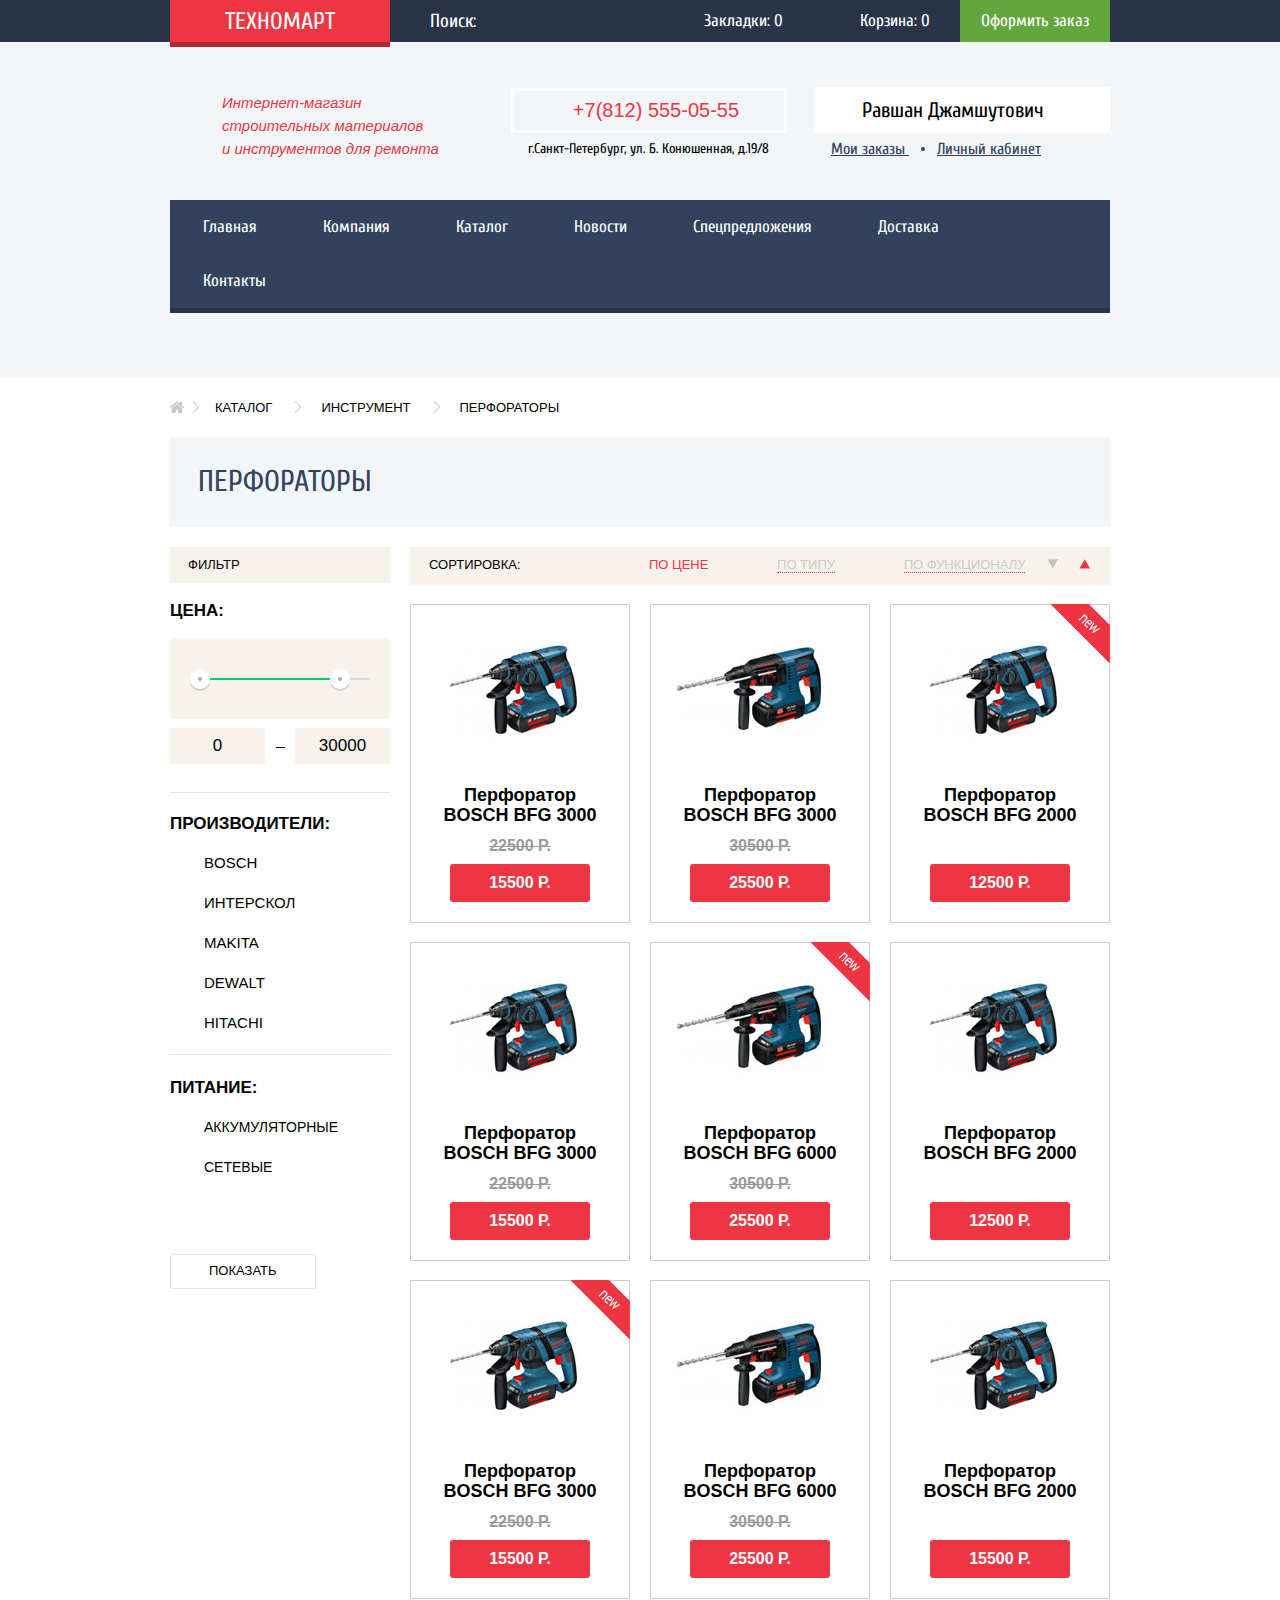
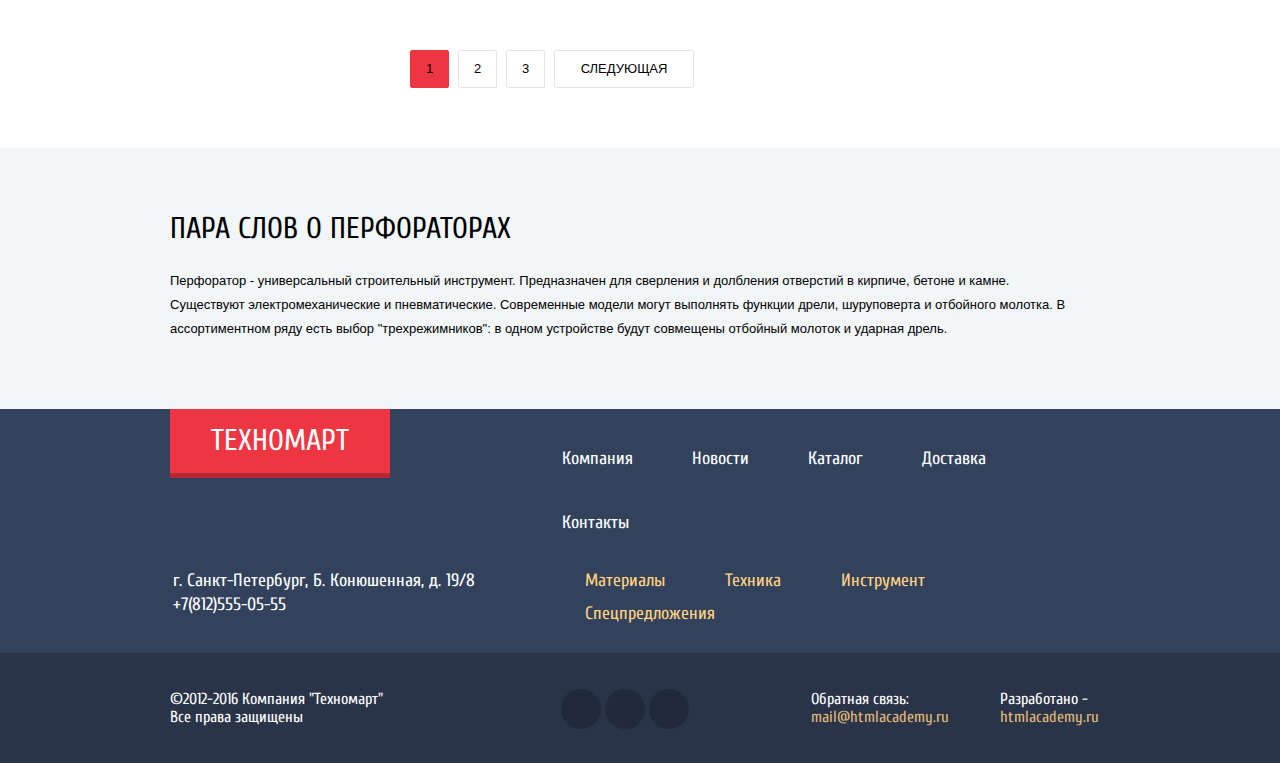
==== commit 1992d4c6: "cor1" ====
--- a/catalog.html
+++ b/catalog.html
@@ -15,7 +15,7 @@
         <div class="top-block">
             <div class="container clearfix">
                 <div class="logo-box">
-                    <a class="logotype" href="index.html#">Техномарт</a>
+                    <a class="logotype" href="index.html">Техномарт</a>
                 </div>
                 <div class="search">
                     <form action="https://echo.htmlacademy.ru" method="post">
@@ -28,19 +28,16 @@
                     <ul class="profile-option">
                         <li>
                             <a class="profile markers" href="#">
-                                <!--                   <img src="http://placehold.it/20x20" width="20" height="20" alt="Закладки"> -->
                                 Закладки: 0
                             </a>
                         </li>
                         <li>
                             <a class="profile basket" href="#">
-                                <!--                   <img src="http://placehold.it/20x20" width="20" height="20" alt="Корзина"> -->
                                 Корзина: 0
                             </a>
                         </li>
                         <li>
                             <a class="profile order" href="#">
-                                <!--                   <img src="http://placehold.it/20x20" width="20" height="20" alt="Заказ"> -->
                                 Оформить заказ
                             </a>
                         </li>
@@ -57,7 +54,6 @@
                         <br> и инструментов для ремонта
                     </p>
                     <div class="middle-info info-2">
-                        <!-- <img src="http://placehold.it/20x20" width="20" height="20" alt="Телефон"> -->
                         <p class="main-number">+7(812) 555-05-55</p>
                         <p class="main-adress">г.Санкт-Петербург, ул. Б. Конюшенная, д.19/8</p>
                     </div>
@@ -179,9 +175,7 @@
                                 </div>
                                 <div class="title-perforator"> Перфоратор BOSCH BFG 3000 </div>
                                 <div class="real-price"> 22500 Р. </div>
-                                <div class="discount-price">
-                                    <a href="#"> 15500 Р. </a>
-                                </div>
+                                    <a class="discount-price" href="#"> 15500 Р. </a>
                             </article>
                             <article class="perforator-catalog perforator6000">
                                 <div class="actions">
@@ -190,9 +184,7 @@
                                 </div>
                                 <div class="title-perforator"> Перфоратор BOSCH BFG 3000 </div>
                                 <div class="real-price"> 30500 Р. </div>
-                                <div class="discount-price">
-                                    <a href="#"> 25500 Р. </a>
-                                </div>
+                                    <a class="discount-price" href="#"> 25500 Р. </a>
                             </article>
                             <article class="perforator-catalog perforator2000">
                                 <div class="flag flag-new">новинка</div>
@@ -202,9 +194,7 @@
                                 </div>
                                 <div class="title-perforator"> Перфоратор BOSCH BFG 2000 </div>
                                 <div class="real-price"> </div>
-                                <div class="discount-price">
-                                    <a href="#"> 12500 Р. </a>
-                                </div>
+                                    <a class="discount-price" href="#"> 12500 Р. </a>
                             </article>
                             <article class="perforator-catalog perforator2000">
                                 <div class="actions">
@@ -213,9 +203,7 @@
                                 </div>
                                 <div class="title-perforator"> Перфоратор BOSCH BFG 3000 </div>
                                 <div class="real-price"> 22500 Р. </div>
-                                <div class="discount-price">
-                                    <a href="#"> 15500 Р. </a>
-                                </div>
+                                    <a class="discount-price" href="#"> 15500 Р. </a>
                             </article>
                             <article class="perforator-catalog perforator6000">
                                 <div class="flag flag-new">новинка</div>
@@ -225,9 +213,7 @@
                                 </div>
                                 <div class="title-perforator"> Перфоратор BOSCH BFG 6000 </div>
                                 <div class="real-price"> 30500 Р. </div>
-                                <div class="discount-price">
-                                    <a href="#"> 25500 Р. </a>
-                                </div>
+                                    <a class="discount-price" href="#"> 25500 Р. </a>
                             </article>
                             <article class="perforator-catalog perforator2000">
                                 <div class="actions">
@@ -236,9 +222,7 @@
                                 </div>
                                 <div class="title-perforator"> Перфоратор BOSCH BFG 2000 </div>
                                 <div class="real-price"> </div>
-                                <div class="discount-price">
-                                    <a href="#"> 12500 Р. </a>
-                                </div>
+                                    <a class="discount-price" href="#"> 12500 Р. </a>
                             </article>
                             <article class="perforator-catalog perforator2000">
                                 <div class="flag flag-new">новинка</div>
@@ -248,9 +232,7 @@
                                 </div>
                                 <div class="title-perforator"> Перфоратор BOSCH BFG 3000 </div>
                                 <div class="real-price"> 22500 Р. </div>
-                                <div class="discount-price">
-                                    <a href="#"> 15500 Р. </a>
-                                </div>
+                                    <a class="discount-price" href="#"> 15500 Р. </a>
                             </article>
                             <article class="perforator-catalog perforator6000">
                                 <div class="actions">
@@ -259,9 +241,7 @@
                                 </div>
                                 <div class="title-perforator"> Перфоратор BOSCH BFG 6000 </div>
                                 <div class="real-price"> 30500 Р. </div>
-                                <div class="discount-price">
-                                    <a href="#"> 25500 Р. </a>
-                                </div>
+                                    <a class="discount-price" href="#"> 25500 Р. </a>
                             </article>
                             <article class="perforator-catalog perforator2000">
                                 <div class="actions">
@@ -270,9 +250,7 @@
                                 </div>
                                 <div class="title-perforator"> Перфоратор BOSCH BFG 2000 </div>
                                 <div class="real-price"> </div>
-                                <div class="discount-price">
-                                    <a href="#"> 15500 Р. </a>
-                                </div>
+                                    <a class="discount-price" href="#"> 15500 Р. </a>
                             </article>
                         </div>
                         <ul class="pages">
@@ -299,7 +277,7 @@
     <footer>
         <div class="footer-top clearfix">
             <div class="container">
-                <a class="logo-footer" href="index.html#">
+                <a class="logo-footer" href="index.html">
                     <h2 class="title-footer">Техномарт</h2>
                 </a>
                 <nav class="navigation-footer">
--- a/css/style.css
+++ b/css/style.css
@@ -16,12 +16,6 @@
     font-family: "PT Sans", "Arial", sans-serif;
     margin: 0px;
     padding-top: 0px;
-}
-
-body {
-/*    background: #ffffff url("technomart-index-Recovered.jpg") no-repeat 50% 0px;*/
-    /*	background: #ffffff url("technomart-catalog.jpg") no-repeat 50% 0px;*/
-/*    background-size: 1200px auto;*/
 }
 
 h1 {
@@ -49,7 +43,6 @@
     font-size: 14px;
     line-height: 18px;
     color: black;
-    /* !white */
     font-weight: bold;
     font-family: "PT Sans", "Arial", sans-serif;
     padding: 0px;
@@ -74,7 +67,7 @@
 
 .main-header {
     background-color: #f2f6f8;
-    padding-bottom: 66px;
+    padding-bottom: 70px;
 }
 
 .main-header a {
@@ -128,20 +121,16 @@
     background-color: #ba2732;
 }
 
-
-/*input*/
-
 .name-field {
     background: none;
     outline: none;
     border: none;
     width: 229px;
     height: 40px;
-    /*white-space: nowrap;*/
     padding-left: 40px;
     font-size: 19px;
     color: #ffffff;
-    font-family: "Cuprum", "Arial", normal;
+    font-family: "Cuprum", "Arial", sans-serif;
 }
 
 .search-button input::-webkit-input-placeholder {
@@ -286,7 +275,7 @@
     text-align: center;
     margin-top: 4px;
     font-size: 14px;
-    font-family: "Cuprum", "Arial", normal;
+    font-family: "Cuprum", "Arial", sans-serif;
 }
 
 .main-number {
@@ -504,7 +493,7 @@
 
 .main-items {
     margin-top: 54px;
-    margin-bottom: 58px;
+    margin-bottom: 54px;
 }
 
 .main-items .item {
@@ -554,7 +543,6 @@
     display: inline-block;
     width: 5px;
     height: 5px;
-    /*margin: 0 3px;*/
     background: white;
     border: 3px solid white;
     vertical-align: top;
@@ -649,6 +637,7 @@
 }
 
 .item .name-for {
+    display: block;
     width: 134px;
     padding-top: 11px;
     padding-bottom: 11px;
@@ -746,11 +735,6 @@
     background-position: -87px -125px;
 }
 
-
-/*.popular-items {
-	margin-bottom: 20px; 
-}*/
-
 .top-titles {
     background: #f7f3ec;
     max-height: 89px;
@@ -783,11 +767,6 @@
 .all-popular:active {
     background-color: #ba2732;
 }
-
-
-/*.perforator-articles {
-	min-height: 318px;
-}*/
 
 .perforator-catalog {
     position: relative;
@@ -800,7 +779,7 @@
     font-weight: bold;
     text-align: center;
     border: 1px solid #ccc;
-    font-family: "PT Sans", "Arial", normal;
+    font-family: "PT Sans", "Arial", sans-serif;
 }
 
 .perforator-catalog .flag {
@@ -829,8 +808,8 @@
     z-index: 10;
 }
 
-.perforator-catalog .actions .buy,
-.perforator-catalog .actions .bookmark {
+.actions .buy,
+.actions .bookmark {
     display: block;
     width: 129px;
     margin: 0 auto;
@@ -842,7 +821,7 @@
     color: white;
     font-size: 14px;
     font-weight: normal;
-    font-family: "Cuprum", sans-serif;
+    font-family: "Cuprum", "Arial", sans-serif;
     line-height: 18px;
     text-decoration: none;
     text-transform: uppercase;
@@ -905,13 +884,6 @@
 .perforator-catalog {
     font-size: 16px;
 }
-
-
-/*.perforator-catalog .image-perforator1 {
-	position: 12px 12px;
-	padding-top: 22px;
-	z-index: 10;
-}*/
 
 .perforator-catalog:last-child {
     margin-right: 0px;
@@ -938,6 +910,7 @@
 }
 
 .perforator-catalog .discount-price {
+    display: block;
     margin-bottom: 20px;
 }
 
@@ -953,7 +926,7 @@
     text-decoration: none;
 }
 
-.perforator-catalog .discount-price a:after {
+.discount-price a:after {
     content: "";
     position: absolute;
     top: 0;
@@ -1046,7 +1019,7 @@
 
 .services-text {
     font-size: 13px;
-    font-family: "PT Sans", "Arial", normal;
+    font-family: "PT Sans", "Arial", sans-serif;
     color: black;
     line-height: 24px;
 }
@@ -1190,7 +1163,7 @@
 .technomart-text {
     font-size: 13px;
     line-height: 24px;
-    font-family: "PT Sans", "Arial", normal;
+    font-family: "PT Sans", "Arial", sans-serif;
 }
 
 .business {
@@ -1251,19 +1224,9 @@
 .contact-text {
     font-size: 13px;
     line-height: 24px;
-    font-family: "PT Sans", "Arial", normal;
-    color: black;
-    margin-bottom: 229px;
-}
-
-.contacts:after {
-    content: "";
-    position: absolute;
-    top: 135px;
-    right: 0;
-    width: 300px;
-    height: 158px;
-    background: url(../img/map.jpg) no-repeat;
+    font-family: "PT Sans", "Arial", sans-serif;
+    color: black;
+    margin-bottom: 32px;
 }
 
 .contact-button {
@@ -1278,6 +1241,7 @@
     color: white;
     text-transform: uppercase;
     border-radius: 3px;
+    margin-top: 40px;
 }
 
 .contact-button:hover {
@@ -1335,7 +1299,6 @@
     margin-right: 59px;
     font-size: 18px;
     line-height: 20px;
-    `
 }
 
 .navigation-footer a {
@@ -1387,7 +1350,6 @@
     margin-right: 60px;
     font-size: 18px;
     line-height: 20px;
-    `
 }
 
 .navigation-footer-down a {
@@ -1440,7 +1402,6 @@
     position: relative;
     display: inline-block;
     margin-top: 36px;
-    margin-right: 1px;
     width: 40px;
     height: 40px;
     background-color: #212a3a;
@@ -1549,7 +1510,7 @@
     padding-right: 45px;
     color: black;
     font-size: 13px;
-    font-family: "PT Sans", "Arial", normal;
+    font-family: "PT Sans", "Arial", sans-serif;
     text-transform: uppercase;
 }
 
@@ -1564,20 +1525,6 @@
     background: url(../img/icon-homepage.png) no-repeat;
     background-position: -1px 1px;
 }
-
-
-/*.breadcrumbs li::before {
-	  content: "";
-	  position: absolute;
-	  top: 1px;
-	  right: 15px;
-
-	  width: 8px;
-	  height: 13px;
-
-	  background-image: url(../img/icon-right.png);
-	  background-repeat: no-repeat;
-}*/
 
 .breadcrumbs li::before {
     content: "";
@@ -1614,7 +1561,7 @@
     background-color: #f7f3ec;
     padding: 9px 18px;
     font-size: 13px;
-    font-family: "PT Sans", "Arial", normal;
+    font-family: "PT Sans", "Arial", sans-serif;
     font-weight: normal;
 }
 
@@ -1622,12 +1569,11 @@
     display: block;
     padding: 19px 0;
     font-size: 17px;
-    font-family: "PT Sans", "Arial", normal;
+    font-family: "PT Sans", "Arial", sans-serif;
 }
 
 .filter-price {
     min-height: 246px;
-    /*margin-bottom: 0px;*/
     width: 220px;
 }
 
@@ -1730,13 +1676,10 @@
 
 .filters-title {
     margin-bottom: 20px;
-    /*padding-top: 22px; */
-    /*padding-bottom: 20px; */
     font-size: 17px;
     font-weight: bold;
     font-family: 'PT Sans', 'Arial', sans-serif;
     text-transform: uppercase;
-    /*	box-shadow: 0 -1px 0 0 #e5e5e5;*/
 }
 
 input[type="checkbox"] {
@@ -1912,7 +1855,7 @@
     float: left;
     color: black;
     font-size: 13px;
-    font-family: "PT Sans", "Arial", normal;
+    font-family: "PT Sans", "Arial", sans-serif;
     font-weight: normal;
     text-transform: uppercase;
 }
@@ -1924,7 +1867,7 @@
     margin-bottom: 21px;
     list-style: none;
     font-size: 13px;
-    font-family: "PT Sans", "Arial", normal;
+    font-family: "PT Sans", "Arial", sans-serif;
     font-weight: normal;
     text-transform: uppercase;
 }
@@ -2013,17 +1956,11 @@
     width: 220px;
     float: left;
     margin-right: 20px;
-    /*margin-bottom: 25px;*/
 }
 
 .perforators-catalog:nth-child(3n) {
     margin-right: 0px;
 }
-
-
-/*.perforators-catalog:nth-child(1) {
-	margin-top: 20px;
-}*/
 
 .pages {
     padding: 0;
@@ -2095,148 +2032,38 @@
 }
 
 @keyframes bounce {
-  0%   {
-    transform: translateY(-2000px);
-  }
-  70%  {
-    transform: translateY(30px);
-  }
-  90%  {
-    transform: translateY(-10px);
-  }
-  100% {
-    transform: translateY(0);
-  }
+    0% {
+        transform: translateY(0px);
+    }
+    70% {
+        transform: translateY(30px);
+    }
+    90% {
+        transform: translateY(-10px);
+    }
+    100% {
+        transform: translateY(0);
+    }
 }
 
 @keyframes shake {
-  0%, 100% {
-    transform: translateX(0);
-  }
-  10%, 30%, 50%, 70%, 90% {
-    transform: translateX(-10px);
-  }
-  20%, 40%, 60%, 80% {
-    transform: translateX(10px);
-  }
-}
-
-.modal-content {
-    position: absolute;
-    top: 2520px;
-    left: 50%;
-    min-height: 340px;
-    margin-left: -310px;
-    display: none;
-    color: #000000;
-    background: #ffffff;
-    box-shadow: 0 7px 25px 2px rgba(41, 52, 73, 0.5), inset 0 7px 0 0 #ee3643;
-}
-
-.modal-content-show {
-  display: block;
-  animation: bounce 0.6s;
-}
-
-.modal-error {
-  animation: shake 0.6s;
-}
-
-.top-block-modal {
-    width: 460px;
-    padding: 0px 80px;
-    background: #ffffff;
-}
-
-.modal-content-close {
-    position: absolute;
-    top: 0;
-    right: -34px;
-    width: 25px;
-    height: 25px;
-    font-size: 0;
-    background-color: transparent;
-    border: 0;
-    cursor: pointer;
-}
-
-.modal-content-close::before,
-.modal-content-close::after {
-    content: "";
-    position: absolute;
-    top: 25px;
-    right: 41px;
-    width: 26px;
-    height: 5px;
-    background-color: #ee3643;
-    border-radius: 1px;
-}
-
-.modal-content-close::before {
-    transform: rotate(45deg);
-}
-
-.modal-content-close::after {
-    transform: rotate(-45deg);
-}
-
-.your-data {
-    display: inline-block;
-    padding-right: 17px;
-    margin-bottom: 21px;
-}
-
-.your-data:nth-child(2) {
-    padding-right: 0px;
-}
-
-.title-user {
-    font-size: 18px;
-    margin-bottom: 9px;
-}
-
-.write-form {
-    margin-top: 54px;
-}
-
-.login-form input:focus {
-    border-color: #663d15;
-}
-
-.write-form input {
-    width: 187px;
-    padding: 8px 14px;
-    border: 2px solid #d7dcde;
-    border-radius: 2px;
-}
-
-.write-form .text-user {
-    width: 428px;
-    padding-bottom: 84px;
-}
-
-.write-form input[type="text"] {
-    font-size: 13px;
-    font-family: "PT Sans", "Arial", sans-serif;
-    color: #d7dcde;
-}
-
-.bottom-block-modal {
-    background-color: #f1f1f1;
-    margin-top: 16px;
-    color: #ffffff;
-    text-align: center;
-    padding: 37px 0;
-}
-
-.btn-send {
-    border: none;
-    padding: 10px 186px;
-    border-radius: 2px;
-    background-color: #ee3643;
-    font-size: 14px;
-    color: #ffffff;
-    text-transform: uppercase;
+    0%,
+    100% {
+        transform: translateX(0);
+    }
+    10%,
+    30%,
+    50%,
+    70%,
+    90% {
+        transform: translateX(-10px);
+    }
+    20%,
+    40%,
+    60%,
+    80% {
+        transform: translateX(10px);
+    }
 }
 
 .modal-content-map {
@@ -2252,6 +2079,126 @@
     background: #e9e5dc url("../img/yandexmap.jpg");
 }
 
+.modal-content {
+    position: fixed;
+    z-index: 60;
+    display: none;
+    overflow: hidden;
+    left: calc(50% - 620px/2);
+    bottom: 30vh;
+    min-height: 340px;
+    color: #000000;
+    background: #ffffff;
+    box-shadow: 0 7px 25px 2px rgba(41, 52, 73, 0.5);
+    border-top: 7px solid #ee3643;
+}
+
+.modal-content-show {
+    display: block;
+    animation: bounce 0.6s;
+}
+
+.modal-error {
+    animation: shake 0.6s;
+}
+
+.top-block-modal {
+    width: 460px;
+    padding: 0px 80px;
+    background: #ffffff;
+}
+
+.modal-content-close {
+    position: absolute;
+    top: 0;
+    right: -34px;
+    width: 25px;
+    height: 25px;
+    font-size: 0;
+    background-color: transparent;
+    border: 0;
+    cursor: pointer;
+}
+
+.modal-content-close::before,
+.modal-content-close::after {
+    content: "";
+    position: absolute;
+    top: 25px;
+    right: 41px;
+    width: 26px;
+    height: 5px;
+    background-color: #ee3643;
+    border-radius: 1px;
+}
+
+.modal-content-close::before {
+    transform: rotate(45deg);
+}
+
+.modal-content-close::after {
+    transform: rotate(-45deg);
+}
+
+.your-data {
+    display: inline-block;
+    padding-right: 17px;
+    margin-bottom: 21px;
+}
+
+.your-data:nth-child(2) {
+    padding-right: 0px;
+}
+
+.title-user {
+    font-size: 18px;
+    margin-bottom: 9px;
+}
+
+.write-form {
+    margin-top: 54px;
+}
+
+.login-form input:focus {
+    border-color: #663d15;
+}
+
+.write-form input {
+    width: 187px;
+    padding: 8px 14px;
+    border: 2px solid #d7dcde;
+    border-radius: 2px;
+}
+
+.write-form .text-user {
+    width: 428px;
+    padding-bottom: 84px;
+}
+
+.write-form input[type="text"] {
+    font-size: 13px;
+    font-family: "PT Sans", "Arial", sans-serif;
+    color: #d7dcde;
+}
+
+.bottom-block-modal {
+    background-color: #f1f1f1;
+    margin-top: 16px;
+    color: #ffffff;
+    text-align: center;
+    padding: 37px 0;
+}
+
+.btn-send {
+    border: none;
+    padding: 10px 186px;
+    border-radius: 2px;
+    background-color: #ee3643;
+    font-size: 14px;
+    color: #ffffff;
+    text-transform: uppercase;
+}
+
 .cart-content {
     position: absolute;
     top: 100px;
@@ -2263,8 +2210,7 @@
     margin-left: 230px;
     color: #000000;
     background-color: #ffffff;
-    box-shadow: inset 0 7px 0 0 #ee3643,
-    			0 10px 50px rgba(0, 0, 0, 0.7);
+    box-shadow: inset 0 7px 0 0 #ee3643, 0 10px 50px rgba(0, 0, 0, 0.7);
     z-index: 5000;
 }
 
@@ -2327,16 +2273,3 @@
     background-color: #ffffff;
     color: black;
 }
-
-
-.modal-overlay {
-	position: fixed;
-	top: 0;
-	left: 0;
-	z-index: 10;
-
-	width: 100%;
-	height: 100%;
-
-	background: rgba(0, 0, 0, 0.5);
-}
